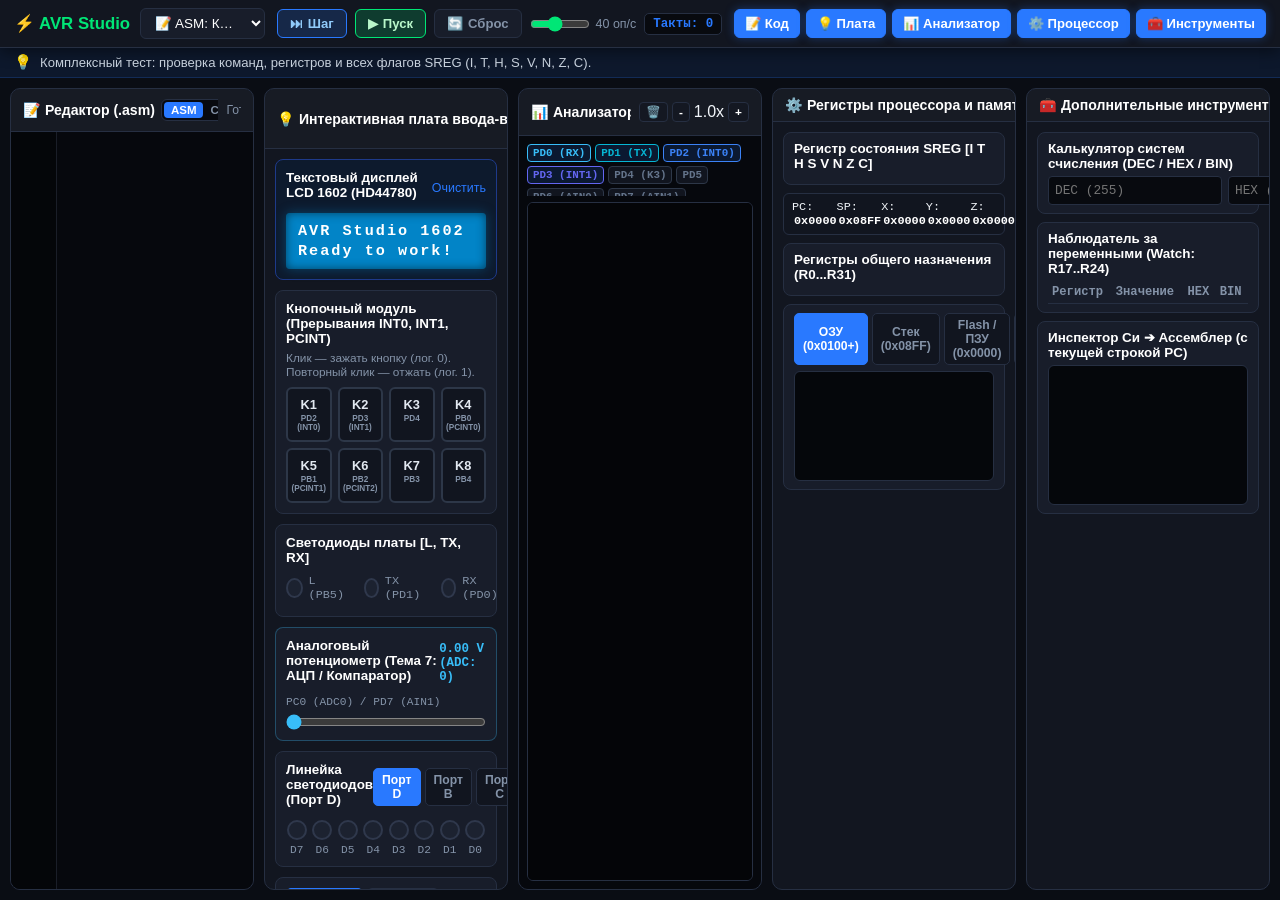
==== index.html @ afa712a2 "Update index.html" ====
<!DOCTYPE html>
<html lang="ru">
<head>
    <meta charset="UTF-8">
    <meta name="viewport" content="width=device-width, initial-scale=1.0, maximum-scale=2.0, user-scalable=yes">
    <title>AVR ATmega328P Studio & Logic Analyzer</title>
    <link rel="icon" type="image/svg+xml" href="data:image/svg+xml,%3Csvg xmlns='http://www.w3.org/2000/svg' viewBox='0 0 64 64'%3E%3Crect x='14' y='14' width='36' height='36' rx='4' fill='%231e293b' stroke='%2300e676' stroke-width='2'/%3E%3Ccircle cx='20' cy='20' r='2' fill='%2300e676'/%3E%3Ctext x='32' y='36' font-size='10' font-family='monospace' font-weight='bold' fill='%23f1f5f9' text-anchor='middle'%3EAVR%3C/text%3E%3Cpath d='M6 22h8M6 32h8M6 42h8M50 22h8M50 32h8M50 42h8M22 6v8M32 6v8M42 6v8M22 50v8M32 50v8M42 50v8' stroke='%2394a3b8' stroke-width='2' stroke-linecap='round'/%3E%3C/svg%3E">
    <link rel="stylesheet" href="style.css">
</head>
<body>
    <div class="app-container">
        
        <!-- ШАПКА TOOLBAR -->
        <header class="toolbar" id="mainToolbar">
            <div class="toolbar-left">
                <div class="logo">⚡ <span>AVR Studio</span></div>
                <div class="select-wrapper">
                    <select id="exampleSelector" onchange="loadSelectedExample()">
                        <option value="c_interrupt_int0">⚡ C: Внешнее прерывание INT0 (Кнопка K1)</option>
                        <option value="c_blink_counter">⚡ C: Мигающий светодиод L (Счетчик 800 000)</option>
                        <option value="c_zadanie5">⚡ C: Кнопки-переключатели светодиодов (PD2..PD4)</option>
                        <option value="c_example3">⚡ C: Кнопка включает светодиод L</option>
                        <option value="test_all" selected>📝 ASM: Комплексный тест: команды и флаги SREG</option>
                        <option value="led_running">📝 ASM: Бегущий огонёк (Порт D)</option>
                        <option value="uart_tx">📝 ASM: Отправка текста в терминал (UART)</option>
                        <option value="sort_ram">📝 ASM: Сортировка массива в ОЗУ (0x0100)</option>
                    </select>
                </div>
            </div>

            <div class="toolbar-center">
                <button type="button" id="btnStep" class="btn btn-step" onclick="cpuStep()" title="Один шаг (F11)">
                    <span>⏭</span> <span class="btn-text">Шаг</span>
                </button>
                <button type="button" id="btnRun" class="btn btn-run" onclick="toggleRun()" title="Пуск / Пауза">
                    <span id="runIcon">▶</span> <span id="runText" class="btn-text">Пуск</span>
                </button>
                <button type="button" id="btnReset" class="btn btn-reset" onclick="cpuReset()" title="Сброс процессора">
                    <span>🔄</span> <span class="btn-text">Сброс</span>
                </button>
                
                <div class="speed-box" title="Скорость симуляции">
                    <input type="range" id="speedRange" min="1" max="100" value="40" oninput="updateSpeed(this.value)">
                    <span id="speedVal">40 оп/с</span>
                </div>
                <span class="cycle-badge" id="cycleCounter">Такты: 0</span>
            </div>

            <nav class="nav-screens" id="panelNav">
                <button type="button" class="nav-screen-btn active" id="tabBtn_editor" onclick="togglePanel('editor')">📝 Код</button>
                <button type="button" class="nav-screen-btn active" id="tabBtn_board" onclick="togglePanel('board')">💡 Плата</button>
                <button type="button" class="nav-screen-btn active" id="tabBtn_analyzer" onclick="togglePanel('analyzer')">📊 Анализатор</button>
                <button type="button" class="nav-screen-btn active" id="tabBtn_cpu" onclick="togglePanel('cpu')">⚙️ Процессор</button>
                <button type="button" class="nav-screen-btn" id="tabBtn_tools" onclick="togglePanel('tools')">🧰 Инструменты</button>
            </nav>
        </header>

        <div class="hint-banner" id="hintBanner">
            <span class="hint-icon">💡</span>
            <div class="hint-text" id="hintText">Инструкция к выбранному коду...</div>
        </div>

        <!-- ОСНОВНАЯ ЗОНА: 5 ПАНЕЛЕЙ -->
        <main class="slider-viewport" id="sliderViewport">
            <div class="slider-track" id="panelsTrack">
                
                <!-- ПАНЕЛЬ 1: РЕДАКТОР КОДА -->
                <section class="slide-panel editor-slide" id="panel_editor">
                    <div class="slide-header">
                        <div class="slide-header-left">
                            <h2 id="editorTitle">📝 Редактор (.asm)</h2>
                            <div class="lang-switch-btns">
                                <button type="button" class="lang-btn active" id="btnLangAsm" onclick="setEditorLang('asm')">ASM</button>
                                <button type="button" class="lang-btn" id="btnLangC" onclick="setEditorLang('c')">C</button>
                            </div>
                            <div class="font-size-btns">
                                <button type="button" class="btn-icon" onclick="changeFontSize(-1)">A-</button>
                                <span id="fontSizeVal">14px</span>
                                <button type="button" class="btn-icon" onclick="changeFontSize(1)">A+</button>
                            </div>
                            <button type="button" class="btn-icon" onclick="saveCodeToFile()" title="Сохранить файл на диск">💾</button>
                            <button type="button" class="btn-icon" onclick="document.getElementById('fileOpenerInput').click()" title="Открыть файл с диска">📂</button>
                            <input type="file" id="fileOpenerInput" style="display:none;" onchange="loadCodeFromFile(event)" accept=".c,.asm,.txt">
                            <button type="button" class="btn-mobile-tab" id="mobileTabBtn" onclick="applyGhostCompletion()" title="Применить автодополнение">⇥ Tab</button>
                            <button type="button" class="btn-clear-code" onclick="clearEditor()" title="Очистить код">🗑️</button>
                        </div>
                        <div class="editor-status" id="editorStatusBar">
                            <span id="compilerStatus">Готов</span>
                        </div>
                    </div>
                    <div class="editor-wrapper">
                        <div class="line-gutter" id="lineGutter"></div>
                        <div class="editor-container">
                            <pre id="highlighting" aria-hidden="true"><code id="highlightingContent"></code></pre>
                            <div id="ghostOverlay" aria-hidden="true"></div>
                            <textarea id="asmCode" wrap="off" autocapitalize="off" autocomplete="off" autocorrect="off" spellcheck="false" placeholder="Пишите код AVR ASM или C..."></textarea>
                        </div>
                    </div>
                </section>

                <!-- ПАНЕЛЬ 2: ИНТЕРАКТИВНАЯ ПЛАТА -->
                <section class="slide-panel board-slide" id="panel_board">
                    <div class="slide-header">
                        <h2>💡 Интерактивная плата ввода-вывода</h2>
                        <button type="button" class="btn-mini btn-io-settings" onclick="openIoModal()">⚙️ Настройка I/O</button>
                    </div>
                    <div class="board-scroll-area">
                        <!-- Текстовый дисплей LCD 1602 -->
                        <div class="board-card lcd-card">
                            <div class="port-header-row">
                                <div class="card-title">Текстовый дисплей LCD 1602 (HD44780)</div>
                                <button type="button" class="btn-link" onclick="clearLcd()">Очистить</button>
                            </div>
                            <div class="lcd-screen">
                                <div class="lcd-line" id="lcdLine1">AVR Studio 1602 </div>
                                <div class="lcd-line" id="lcdLine2">Ready to work!  </div>
                            </div>
                        </div>

                        <!-- Базовые кнопки K1..K8 -->
                        <div class="board-card" id="defaultButtonsCard">
                            <div class="card-title">Кнопочный модуль (Прерывания INT0, INT1, PCINT)</div>
                            <p class="board-note">Клик — зажать кнопку (лог. 0). Повторный клик — отжать (лог. 1).</p>
                            <div class="btn-matrix" id="defaultBtnMatrix">
                                <button type="button" class="v-btn" id="vbtn_K1" onclick="toggleVButton('K1')">K1 <span>PD2 (INT0)</span></button>
                                <button type="button" class="v-btn" id="vbtn_K2" onclick="toggleVButton('K2')">K2 <span>PD3 (INT1)</span></button>
                                <button type="button" class="v-btn" id="vbtn_K3" onclick="toggleVButton('K3')">K3 <span>PD4</span></button>
                                <button type="button" class="v-btn" id="vbtn_K4" onclick="toggleVButton('K4')">K4 <span>PB0 (PCINT0)</span></button>
                                <button type="button" class="v-btn" id="vbtn_K5" onclick="toggleVButton('K5')">K5 <span>PB1 (PCINT1)</span></button>
                                <button type="button" class="v-btn" id="vbtn_K6" onclick="toggleVButton('K6')">K6 <span>PB2 (PCINT2)</span></button>
                                <button type="button" class="v-btn" id="vbtn_K7" onclick="toggleVButton('K7')">K7 <span>PB3</span></button>
                                <button type="button" class="v-btn" id="vbtn_K8" onclick="toggleVButton('K8')">K8 <span>PB4</span></button>
                            </div>
                        </div>

                        <!-- Пользовательский блок компонентов -->
                        <div class="board-card custom-io-card" id="customIoCard" style="display: none;">
                            <div class="card-title" style="color: var(--accent-gold);">Пользовательский модуль I/O</div>
                            <div class="custom-components-grid" id="customComponentsGrid"></div>
                        </div>

                        <!-- Светодиоды L, TX, RX -->
                        <div class="board-card">
                            <div class="card-title">Светодиоды платы [L, TX, RX]</div>
                            <div class="board-leds-row">
                                <div class="single-led">
                                    <div class="led-light" id="ledPB5"></div>
                                    <span class="led-label">L (PB5)</span>
                                </div>
                                <div class="single-led">
                                    <div class="led-light" id="ledTX"></div>
                                    <span class="led-label">TX (PD1)</span>
                                </div>
                                <div class="single-led">
                                    <div class="led-light" id="ledRX"></div>
                                    <span class="led-label">RX (PD0)</span>
                                </div>
                            </div>
                        </div>

                        <!-- Аналоговый потенциометр (Тема 7) -->
                        <div class="board-card analog-card">
                            <div class="port-header-row">
                                <div class="card-title">Аналоговый потенциометр (Тема 7: АЦП / Компаратор)</div>
                                <span class="analog-val-badge" id="potVoltageBadge">0.00 V (ADC: 0)</span>
                            </div>
                            <div class="analog-slider-box">
                                <span class="analog-pin-tag">PC0 (ADC0) / PD7 (AIN1)</span>
                                <input type="range" id="potentiometerRange" min="0" max="1023" value="0" step="1" oninput="updatePotentiometer(this.value)">
                            </div>
                        </div>

                        <!-- Линейка светодиодов портов -->
                        <div class="board-card">
                            <div class="port-header-row">
                                <div class="card-title" id="ledPortTitle">Линейка светодиодов (Порт D)</div>
                                <div class="port-selector-btns">
                                    <button type="button" class="port-btn active" id="btnPortD" onclick="selectLedPort('D')">Порт D</button>
                                    <button type="button" class="port-btn" id="btnPortB" onclick="selectLedPort('B')">Порт B</button>
                                    <button type="button" class="port-btn" id="btnPortC" onclick="selectLedPort('C')">Порт C</button>
                                </div>
                            </div>
                            <div class="led-bar" id="portLedsBar">
                                <div class="led-col"><div class="led-light" id="ledPin7"></div><span class="led-bit-name" id="lblPin7">D7</span></div>
                                <div class="led-col"><div class="led-light" id="ledPin6"></div><span class="led-bit-name" id="lblPin6">D6</span></div>
                                <div class="led-col"><div class="led-light" id="ledPin5"></div><span class="led-bit-name" id="lblPin5">D5</span></div>
                                <div class="led-col"><div class="led-light" id="ledPin4"></div><span class="led-bit-name" id="lblPin4">D4</span></div>
                                <div class="led-col"><div class="led-light" id="ledPin3"></div><span class="led-bit-name" id="lblPin3">D3</span></div>
                                <div class="led-col"><div class="led-light" id="ledPin2"></div><span class="led-bit-name" id="lblPin2">D2</span></div>
                                <div class="led-col"><div class="led-light" id="ledPin1"></div><span class="led-bit-name" id="lblPin1">D1</span></div>
                                <div class="led-col"><div class="led-light" id="ledPin0"></div><span class="led-bit-name" id="lblPin0">D0</span></div>
                            </div>
                        </div>

                        <!-- Терминал UART + Сигналы Порта C -->
                        <div class="board-card uart-card">
                            <div class="uart-header">
                                <div class="port-selector-btns">
                                    <button type="button" class="port-btn active" id="btnTabUart" onclick="switchBoardBottomTab('uart')">Терминал UART (UDR0)</button>
                                    <button type="button" class="port-btn" id="btnTabExtraPins" onclick="switchBoardBottomTab('extra')">Сигналы Порта C (A0..A5)</button>
                                </div>
                                <div style="display:flex; gap:6px;">
                                    <button type="button" class="btn-mini btn-serial-connect" id="btnWebSerial" onclick="connectRealWebSerial()">🌐 COM</button>
                                    <button type="button" class="btn-link" onclick="clearUart()">Очистить</button>
                                </div>
                            </div>
                            <div id="viewUartConsole">
                                <pre class="uart-console" id="uartTerminal">UART готов к работе...</pre>
                                <div class="serial-send-row">
                                    <input type="text" id="serialInput" placeholder="Отправить символ в UDR0..." onkeydown="if(event.key==='Enter') sendUartInput()">
                                    <button type="button" class="btn btn-step" onclick="sendUartInput()">Отправить</button>
                                </div>
                            </div>
                            <div id="viewExtraPins" style="display: none;">
                                <div class="extra-pins-grid" id="extraPinsGrid"></div>
                            </div>
                        </div>
                    </div>
                </section>

                <!-- ПАНЕЛЬ 3: ЛОГИЧЕСКИЙ АНАЛИЗАТОР -->
                <section class="slide-panel analyzer-slide" id="panel_analyzer">
                    <div class="slide-header">
                        <div class="slide-header-left">
                            <h2>📊 Анализатор сигналов</h2>
                            <div class="quick-ch-btns">
                                <button type="button" class="btn-mini" onclick="selectChannelPreset('d')">Все D</button>
                                <button type="button" class="btn-mini" onclick="selectChannelPreset('b')">Все B</button>
                                <button type="button" class="btn-mini" onclick="selectChannelPreset('c')">Все C</button>
                                <button type="button" class="btn-mini" onclick="selectChannelPreset('all')">Все 20</button>
                            </div>
                        </div>
                        <div class="analyzer-controls">
                            <button type="button" class="btn-icon" onclick="clearAnalyzer()">🗑️</button>
                            <button type="button" class="btn-icon" onclick="zoomAnalyzer(-1)">-</button>
                            <span id="analyzerZoomVal">1.0x</span>
                            <button type="button" class="btn-icon" onclick="zoomAnalyzer(1)">+</button>
                        </div>
                    </div>
                    <div class="analyzer-body">
                        <div class="analyzer-channel-selector" id="analyzerChannelSelector"></div>
                        <div class="canvas-scroll-wrapper" id="canvasWrapper">
                            <canvas id="logicCanvas"></canvas>
                        </div>
                    </div>
                </section>

                <!-- ПАНЕЛЬ 4: РЕГИСТРЫ CPU И ПАМЯТЬ -->
                <section class="slide-panel cpu-slide" id="panel_cpu">
                    <div class="slide-header">
                        <h2>⚙️ Регистры процессора и память</h2>
                    </div>
                    <div class="cpu-scroll-area">
                        <div class="cpu-subcard">
                            <div class="card-title">Регистр состояния SREG [I T H S V N Z C]</div>
                            <div class="flags-grid" id="flagsGrid"></div>
                        </div>

                        <div class="pointers-bar">
                            <div class="ptr">PC: <b id="valPC">0x0000</b></div>
                            <div class="ptr">SP: <b id="valSP">0x08FF</b></div>
                            <div class="ptr">X: <b id="valX">0x0000</b></div>
                            <div class="ptr">Y: <b id="valY">0x0000</b></div>
                            <div class="ptr">Z: <b id="valZ">0x0000</b></div>
                        </div>

                        <div class="cpu-subcard">
                            <div class="card-title">Регистры общего назначения (R0...R31)</div>
                            <div class="registers-grid" id="registersGrid"></div>
                        </div>

                        <div class="cpu-subcard mem-card-expanded">
                            <div class="mem-toolbar-header">
                                <div class="port-selector-btns">
                                    <button type="button" class="port-btn active" id="btnMemRAM" onclick="setMemView('ram')">ОЗУ (0x0100+)</button>
                                    <button type="button" class="port-btn" id="btnMemStack" onclick="setMemView('stack')">Стек (0x08FF)</button>
                                    <button type="button" class="port-btn" id="btnMemFlash" onclick="setMemView('flash')">Flash / ПЗУ (0x0000)</button>
                                    <button type="button" class="port-btn" id="btnMemEEPROM" onclick="setMemView('eeprom')">EEPROM (1024B)</button>
                                </div>
                                <div class="port-selector-btns">
                                    <button type="button" class="port-btn active" id="btnFmtHex" onclick="setMemFormat('hex')">HEX</button>
                                    <button type="button" class="port-btn" id="btnFmtDec" onclick="setMemFormat('dec')">DEC</button>
                                </div>
                            </div>
                            <pre class="dump-view-wide" id="memDumpView"></pre>
                        </div>
                    </div>
                </section>

                <!-- ПАНЕЛЬ 5: ИНСТРУМЕНТЫ -->
                <section class="slide-panel tools-slide panel-hidden" id="panel_tools">
                    <div class="slide-header">
                        <h2>🧰 Дополнительные инструменты</h2>
                    </div>
                    <div class="cpu-scroll-area">
                        <div class="cpu-subcard">
                            <div class="card-title">Калькулятор систем счисления (DEC / HEX / BIN)</div>
                            <div class="converter-grid">
                                <input type="text" id="convDec" placeholder="DEC (255)" oninput="onConverterInput('dec')">
                                <input type="text" id="convHex" placeholder="HEX (0xFF)" oninput="onConverterInput('hex')">
                                <input type="text" id="convBin" placeholder="BIN (0b11111111)" oninput="onConverterInput('bin')">
                            </div>
                        </div>

                        <div class="cpu-subcard">
                            <div class="card-title">Наблюдатель за переменными (Watch: R17..R24)</div>
                            <table class="watch-table">
                                <thead><tr><th>Регистр</th><th>Значение</th><th>HEX</th><th>BIN</th></tr></thead>
                                <tbody id="watchTableBody"></tbody>
                            </table>
                        </div>

                        <div class="cpu-subcard">
                            <div class="card-title">Инспектор Си ➔ Ассемблер (с текущей строкой PC)</div>
                            <pre class="dump-view-wide" id="asmInspectorCode" style="height:140px;"></pre>
                        </div>
                    </div>
                </section>

            </div>
        </main>
    </div>

    <!-- МОДАЛЬНОЕ ОКНО КОНФИГУРАТОРА I/O -->
    <div class="modal-backdrop" id="ioModal" style="display: none;">
        <div class="modal-card">
            <div class="modal-header">
                <h3>⚙️ Конфигуратор компонентов платы</h3>
                <button type="button" class="modal-close-btn" onclick="closeIoModal()">✕</button>
            </div>
            <div class="modal-body">
                <div class="modal-actions-row">
                    <button type="button" class="btn btn-step" onclick="resetIoToDefault()">Сброс к K1..K8</button>
                    <button type="button" class="btn btn-reset" onclick="clearAllCustomIo()">Очистить все доп. элементы</button>
                </div>
                <div class="add-io-form">
                    <div class="form-title">➕ Добавить новый компонент</div>
                    <div class="form-row">
                        <label>Тип элемента:</label>
                        <select id="modalIoType">
                            <option value="btn_latch">Кнопка (с фиксацией)</option>
                            <option value="btn_mom">Кнопка (тактовая, без фиксации)</option>
                            <option value="led">Светодиод</option>
                        </select>
                    </div>
                    <div class="form-row">
                        <label>Пин контроллера:</label>
                        <select id="modalIoPin" onchange="updateModalPinHint()">
                            <option value="PD0">PD0 (RX / PCINT16)</option>
                            <option value="PD1">PD1 (TX / PCINT17)</option>
                            <option value="PD2" selected>PD2 (INT0 / PCINT18)</option>
                            <option value="PD3">PD3 (INT1 / PCINT19)</option>
                            <option value="PD4">PD4 (XCK / PCINT20)</option>
                            <option value="PD5">PD5 (T1 / PCINT21)</option>
                            <option value="PD6">PD6 (AIN0 / PCINT22)</option>
                            <option value="PD7">PD7 (AIN1 / PCINT23)</option>
                            <option value="PB0">PB0 (PCINT0)</option>
                            <option value="PB1">PB1 (PCINT1)</option>
                            <option value="PB2">PB2 (PCINT2)</option>
                            <option value="PB3">PB3 (PCINT3)</option>
                            <option value="PB4">PB4 (PCINT4)</option>
                            <option value="PB5">PB5 (LED L / PCINT5)</option>
                            <option value="PC0">PC0 (A0 / ADC0 / PCINT8)</option>
                            <option value="PC1">PC1 (A1 / ADC1 / PCINT9)</option>
                            <option value="PC2">PC2 (A2 / ADC2 / PCINT10)</option>
                            <option value="PC3">PC3 (A3 / ADC3 / PCINT11)</option>
                            <option value="PC4">PC4 (A4 / ADC4 / SDA / PCINT12)</option>
                            <option value="PC5">PC5 (A5 / ADC5 / SCL / PCINT13)</option>
                        </select>
                    </div>
                    <div class="form-row">
                        <label>Название метки:</label>
                        <input type="text" id="modalIoName" placeholder="Например: Кнопка СТОП или LED 2" maxlength="15">
                    </div>
                    <div class="pin-hint-box" id="modalPinHintText">
                        Назначение: Внешнее прерывание INT0, Pin Change PCINT18
                    </div>
                    <button type="button" class="btn btn-run" style="width: 100%; justify-content: center; margin-top: 8px;" onclick="addCustomIoComponent()">
                        Добавить на плату ➔
                    </button>
                </div>
            </div>
        </div>
    </div>

    <script src="script.js"></script>
</body>
</html>
---- style.css ----
/* =========================================================
   1. ПЕРЕМЕННЫЕ И ОБЩИЕ СТИЛИ (ТЕМНАЯ ТЕМА)
   ========================================================= */

:root {
    --bg-dark: #0a0d14;
    --panel-bg: #121620;
    --card-bg: #181d2a;
    --border-color: #262f42;
    --text-main: #f1f5f9;
    --text-muted: #8493a8;
    
    --accent: #00e676;
    --accent-blue: #2979ff;
    --accent-gold: #ffb300;
    --accent-red: #ff3d00;
    
    --syn-op: #38bdf8;
    --syn-com: #4ade80;
    --syn-lbl: #fb923c;
    --syn-dir: #c084fc;
    --syn-num: #fcd34d;
    --syn-kw:  #f43f5e;
    --syn-type: #a855f7;
    
    --font-mono: 'JetBrains Mono', 'Consolas', 'Courier New', monospace;
    --font-ui: -apple-system, BlinkMacSystemFont, 'Segoe UI', Roboto, sans-serif;
    
    --code-font-size: 14px;
    --line-height: 22px;
}

* { 
    margin: 0; 
    padding: 0; 
    box-sizing: border-box; 
    -webkit-tap-highlight-color: transparent;
}

html, body {
    width: 100%;
    height: 100%;
    height: 100dvh;
    background: var(--bg-dark);
    color: var(--text-main);
    font-family: var(--font-ui);
    overflow: hidden;
}

.app-container {
    display: flex;
    flex-direction: column;
    height: 100vh;
    height: 100dvh;
    width: 100vw;
    overflow: hidden;
}

/* =========================================================
   2. ШАПКА TOOLBAR (СТРОГО ОДНА СТРОКА НА ПК, КАК НА ФОТО 2)
   ========================================================= */

.toolbar {
    position: sticky;
    top: 0;
    z-index: 9999;
    flex-shrink: 0;
    background: var(--panel-bg);
    border-bottom: 1px solid var(--border-color);
    padding: 8px 14px;
    display: flex;
    flex-direction: row;
    align-items: center;
    justify-content: space-between;
    gap: 12px;
    box-shadow: 0 4px 14px rgba(0, 0, 0, 0.45);
}

.toolbar-left {
    display: flex;
    align-items: center;
    gap: 10px;
    flex: 0 1 auto;
    min-width: 0;
}

.logo {
    font-size: 1.05em;
    font-weight: 800;
    color: #fff;
    white-space: nowrap;
    user-select: none;
}
.logo span { color: var(--accent); }

.select-wrapper {
    max-width: 340px;
}
.select-wrapper select {
    width: 100%;
    background: var(--card-bg); 
    color: #fff; 
    border: 1px solid var(--border-color);
    padding: 6px 10px; 
    border-radius: 6px; 
    font-size: 0.84em; 
    outline: none; 
    cursor: pointer;
    text-overflow: ellipsis;
    white-space: nowrap;
}

.toolbar-center {
    display: flex;
    align-items: center;
    gap: 8px;
    flex-shrink: 0;
}

.btn {
    background: var(--card-bg); 
    color: #fff; 
    border: 1px solid var(--border-color);
    padding: 6px 12px; 
    border-radius: 6px; 
    cursor: pointer; 
    font-weight: 700; 
    font-size: 0.82em;
    display: inline-flex; 
    align-items: center; 
    gap: 5px; 
    user-select: none;
    transition: all 0.15s ease;
}
.btn:hover { border-color: var(--text-muted); }
.btn:active { transform: scale(0.97); }

.btn-step { background: rgba(41, 121, 255, 0.18); border-color: var(--accent-blue); color: #90caf9; }
.btn-run { background: rgba(0, 230, 118, 0.18); border-color: var(--accent); color: #b9f6ca; }
.btn-run.running { background: rgba(255, 61, 0, 0.22); border-color: var(--accent-red); color: #ffab91; }
.btn-reset { color: var(--text-muted); }

.speed-box {
    display: flex;
    align-items: center;
    gap: 6px;
    font-size: 0.78em;
    color: var(--text-muted);
    user-select: none;
}
.speed-box input[type="range"] {
    width: 60px;
    accent-color: var(--accent);
    cursor: pointer;
}

.nav-screens {
    display: flex;
    gap: 6px;
    flex-shrink: 0;
}
.nav-screen-btn {
    background: #090c12; 
    border: 1px solid var(--border-color); 
    color: var(--text-muted);
    padding: 6px 10px; 
    border-radius: 6px; 
    font-size: 0.82em; 
    font-weight: 700; 
    cursor: pointer;
    text-align: center;
    user-select: none;
    transition: all 0.15s ease;
}
.nav-screen-btn:hover { color: #fff; border-color: #4b5563; }
.nav-screen-btn.active {
    background: var(--accent-blue); 
    color: #fff; 
    border-color: var(--accent-blue);
    box-shadow: 0 0 10px rgba(41, 121, 255, 0.35);
}

.hint-banner {
    background: rgba(41, 121, 255, 0.10);
    border-bottom: 1px solid rgba(41, 121, 255, 0.20);
    padding: 6px 14px;
    display: flex;
    align-items: center;
    gap: 8px;
    font-size: 0.82em;
    color: #cbd5e1;
    flex-shrink: 0;
}
.hint-icon { font-size: 1.1em; }
.hint-text b { color: var(--accent-gold); }

/* =========================================================
   3. МУЛЬТИКОЛОНОЧНЫЙ ТРЕК (БОК О БОК)
   ========================================================= */

.slider-viewport {
    flex: 1 1 auto;
    height: 100%;
    min-height: 0;
    overflow: hidden;
    position: relative;
}

.slider-track {
    display: flex;
    flex-direction: row;
    width: 100%;
    height: 100%;
    gap: 10px;
    padding: 10px;
    box-sizing: border-box;
}

.slide-panel {
    flex: 1 1 0;
    min-width: 0;
    background: var(--panel-bg);
    border: 1px solid var(--border-color);
    border-radius: 10px;
    display: flex;
    flex-direction: column;
    height: 100%;
    overflow: hidden;
    transition: opacity 0.15s ease;
}

.slide-panel.panel-hidden {
    display: none !important;
}

.slide-header {
    background: rgba(255, 255, 255, 0.02); 
    border-bottom: 1px solid var(--border-color);
    padding: 8px 12px; 
    display: flex; 
    justify-content: space-between; 
    align-items: center; 
    flex-shrink: 0;
    gap: 8px;
}
.slide-header-left {
    display: flex;
    align-items: center;
    gap: 6px;
    min-width: 0;
}
.slide-header h2 {
    font-size: 0.88em;
    font-weight: 700;
    color: #fff;
    white-space: nowrap;
}

/* =========================================================
   4. ПАНЕЛЬ 1: РЕДАКТОР, ДЕБАГГЕР И GHOST TEXT
   ========================================================= */

.lang-switch-btns {
    display: inline-flex;
    background: #080a0f;
    border: 1px solid var(--border-color);
    border-radius: 6px;
    padding: 2px;
}
.lang-btn {
    background: transparent;
    border: none;
    color: var(--text-muted);
    font-size: 0.72em;
    font-weight: 800;
    padding: 2px 7px;
    border-radius: 4px;
    cursor: pointer;
}
.lang-btn.active {
    background: var(--accent-blue);
    color: #fff;
}

.font-size-btns {
    display: inline-flex;
    align-items: center;
    gap: 3px;
    background: #080a0f;
    border: 1px solid var(--border-color);
    border-radius: 6px;
    padding: 2px 4px;
}
.font-size-btns span {
    font-size: 0.72em;
    color: var(--text-muted);
    min-width: 22px;
    text-align: center;
}

.btn-icon {
    background: #141822;
    border: 1px solid var(--border-color);
    color: #fff;
    padding: 2px 6px;
    border-radius: 4px;
    font-size: 0.74em;
    font-weight: 700;
    cursor: pointer;
}
.btn-icon:hover { border-color: var(--accent-blue); }

.btn-mobile-tab {
    display: none;
    background: rgba(56, 189, 248, 0.15);
    border: 1px solid #38bdf8;
    color: #38bdf8;
    padding: 2px 8px;
    border-radius: 4px;
    font-size: 0.72em;
    font-weight: 800;
    cursor: pointer;
}

.btn-clear-code {
    background: transparent;
    border: 1px solid var(--border-color);
    color: var(--text-muted);
    font-size: 0.75em;
    padding: 2px 6px;
    border-radius: 4px;
    cursor: pointer;
}
.btn-clear-code:hover { border-color: #fff; color: #fff; }

.editor-status {
    font-size: 0.76em;
    color: var(--text-muted);
    display: flex;
    gap: 8px;
    white-space: nowrap;
    overflow: hidden;
    text-overflow: ellipsis;
}
.editor-status.has-error-text {
    color: #ff3d00 !important;
    font-weight: bold;
}

.editor-wrapper {
    flex: 1 1 auto;
    display: flex;
    height: 100%;
    min-height: 200px;
    background: #06080d;
    position: relative;
    overflow: hidden;
}

.line-gutter {
    width: 46px;
    height: 100%;
    padding: 8px 0;
    background: #040609;
    border-right: 1px solid #1a1e28;
    user-select: none;
    overflow: hidden;
    flex-shrink: 0;
    font-family: var(--font-mono);
    font-size: var(--code-font-size) !important;
    line-height: var(--line-height) !important;
}
.gutter-row {
    height: var(--line-height) !important;
    display: flex;
    align-items: center;
    justify-content: space-between;
    padding: 0 4px 0 6px;
    cursor: pointer;
}
.gutter-row:hover { background: rgba(255, 255, 255, 0.05); }

.bp-marker {
    width: 8px;
    height: 8px;
    border-radius: 50%;
    background: transparent;
}
.gutter-row.has-bp .bp-marker {
    background: #ff3d00;
    box-shadow: 0 0 8px #ff3d00;
}
.gutter-row.has-error .bp-marker {
    background: #ff3d00;
    border: 1px solid #fff;
    box-shadow: 0 0 6px #ff3d00;
}

.pc-arrow {
    font-size: 9px;
    color: transparent;
    font-weight: 800;
    width: 10px;
    text-align: center;
}
.gutter-row.is-pc .pc-arrow {
    color: #ffd600;
    text-shadow: 0 0 6px #ffd600;
}
.gutter-row.is-pc {
    background: rgba(255, 214, 0, 0.15) !important;
}

.gutter-num {
    color: #475569;
    font-size: 0.88em;
    min-width: 16px;
    text-align: right;
}
.gutter-row.is-pc .gutter-num {
    color: #ffd600;
    font-weight: 700;
}

.editor-container {
    flex: 1 1 auto;
    height: 100%;
    position: relative;
    overflow: hidden;
}

pre#highlighting, textarea#asmCode, #ghostOverlay, pre#highlighting code, pre#highlighting span {
    font-family: var(--font-mono) !important;
    font-size: var(--code-font-size) !important;
    line-height: var(--line-height) !important;
    font-weight: 400 !important;
    tab-size: 4 !important;
    -webkit-text-size-adjust: none !important;
}

pre#highlighting, textarea#asmCode, #ghostOverlay {
    box-sizing: border-box;
    position: absolute;
    top: 0;
    left: 0;
    width: 100%;
    height: 100%;
    margin: 0;
    padding: 8px 10px;
    border: none;
    outline: none;
    white-space: pre !important;
}

textarea#asmCode {
    background: transparent !important;
    color: transparent !important;
    caret-color: #38bdf8 !important;
    resize: none;
    z-index: 3;
    overflow: auto !important;
}

pre#highlighting {
    background: transparent;
    color: #e2e8f0;
    pointer-events: none;
    z-index: 1;
    overflow: hidden;
}

/* Слой серой подсказки автодополнения Ghost Text */
#ghostOverlay {
    background: transparent;
    color: transparent;
    pointer-events: none;
    z-index: 2;
    overflow: hidden;
}
.ghost-hint {
    color: rgba(148, 163, 184, 0.45) !important;
    font-style: italic;
}

.syn-op   { color: var(--syn-op); }
.syn-com  { color: var(--syn-com); font-style: italic; }
.syn-lbl  { color: var(--syn-lbl); font-weight: bold; }
.syn-dir  { color: var(--syn-dir); }
.syn-num  { color: var(--syn-num); }
.syn-kw   { color: var(--syn-kw); font-weight: bold; }
.syn-type { color: var(--syn-type); }

/* =========================================================
   5. ПАНЕЛЬ 2: ИНТЕРАКТИВНАЯ ПЛАТА И I/O
   ========================================================= */

.board-scroll-area {
    flex: 1 1 auto;
    height: 100%;
    overflow-y: auto;
    padding: 10px;
    display: flex;
    flex-direction: column;
    gap: 10px;
}
.board-card {
    background: var(--card-bg);
    border: 1px solid var(--border-color);
    border-radius: 8px;
    padding: 10px;
}
.card-title {
    font-size: 0.84em;
    font-weight: 700;
    color: #fff;
    margin-bottom: 5px;
}
.board-note {
    font-size: 0.74em;
    color: var(--text-muted);
    margin-bottom: 8px;
}

.btn-matrix {
    display: grid;
    grid-template-columns: repeat(4, 1fr);
    gap: 6px;
}
.v-btn {
    background: #11151f;
    border: 2px solid #2d3748;
    color: #e2e8f0;
    padding: 8px 3px;
    border-radius: 6px;
    font-size: 0.80em;
    font-weight: 800;
    cursor: pointer;
    display: flex;
    flex-direction: column;
    align-items: center;
    gap: 2px;
    user-select: none;
    transition: all 0.1s ease;
}
.v-btn span { font-size: 0.64em; color: var(--text-muted); }
.v-btn.latched {
    background: var(--accent-gold);
    color: #000;
    border-color: #fff;
    box-shadow: 0 0 12px rgba(255, 179, 0, 0.6);
}
.v-btn.latched span { color: #2d1800; font-weight: bold; }

/* Пользовательские компоненты с яркой рамкой */
.custom-io-card {
    border-color: rgba(255, 179, 0, 0.5) !important;
    background: #141a24 !important;
}
.custom-components-grid {
    display: grid;
    grid-template-columns: repeat(3, 1fr);
    gap: 6px;
}
.custom-item-box {
    position: relative;
    background: #0d121a;
    border: 1px solid #334155;
    border-radius: 6px;
    padding: 6px 4px;
    display: flex;
    flex-direction: column;
    align-items: center;
    gap: 4px;
}
.btn-remove-custom {
    position: absolute;
    top: 2px;
    right: 4px;
    background: transparent;
    border: none;
    color: #ef4444;
    font-size: 0.75em;
    font-weight: 800;
    cursor: pointer;
}
.custom-item-label {
    font-size: 0.72em;
    font-weight: 700;
    color: #cbd5e1;
}

/* Аналоговый потенциометр */
.analog-card {
    border-color: rgba(56, 189, 248, 0.3) !important;
}
.analog-val-badge {
    font-size: 0.78em;
    font-family: var(--font-mono);
    color: #38bdf8;
    font-weight: 700;
}
.analog-slider-box {
    display: flex;
    flex-direction: column;
    gap: 6px;
    margin-top: 4px;
}
.analog-pin-tag {
    font-size: 0.70em;
    font-family: var(--font-mono);
    color: var(--text-muted);
}
.analog-slider-box input[type="range"] {
    width: 100%;
    accent-color: #38bdf8;
    cursor: pointer;
}

/* Светодиоды */
.board-leds-row {
    display: flex;
    gap: 16px;
    align-items: center;
    padding: 4px 0;
}
.single-led {
    display: flex;
    align-items: center;
    gap: 6px;
}
.led-light {
    width: 20px;
    height: 20px;
    border-radius: 50%;
    background: #1c2230;
    border: 2px solid #2f384c;
    transition: background 0.08s ease, box-shadow 0.08s ease;
}
.led-label {
    font-size: 0.74em;
    font-family: var(--font-mono);
    color: var(--text-muted);
}
.led-light.active-led-yellow {
    background: #ffd600;
    box-shadow: 0 0 14px #ffd600, 0 0 3px #fff;
    border-color: #fff;
}
.led-light.active-led-green {
    background: #00e676 !important;
    box-shadow: 0 0 14px #00e676, 0 0 4px #fff !important;
    border-color: #fff !important;
}

/* Линейка портов */
.port-header-row {
    display: flex;
    justify-content: space-between;
    align-items: center;
    margin-bottom: 8px;
}
.port-selector-btns { display: flex; gap: 4px; }
.port-btn {
    background: #11151f;
    border: 1px solid var(--border-color);
    color: var(--text-muted);
    padding: 4px 8px;
    border-radius: 5px;
    font-size: 0.76em;
    font-weight: 700;
    cursor: pointer;
}
.port-btn.active {
    background: var(--accent-blue);
    color: #fff;
    border-color: var(--accent-blue);
}

.led-bar {
    display: grid;
    grid-template-columns: repeat(8, 1fr);
    gap: 4px;
    text-align: center;
}
.led-col {
    display: flex;
    flex-direction: column;
    align-items: center;
    gap: 4px;
}
.led-col .led-light { width: 20px; height: 20px; }
.led-bit-name {
    font-size: 0.70em;
    font-family: var(--font-mono);
    color: var(--text-muted);
}

/* Терминал UART и доп сигналы */
.uart-header {
    display: flex;
    justify-content: space-between;
    align-items: center;
    margin-bottom: 6px;
}
.btn-mini {
    background: #11151f;
    border: 1px solid var(--border-color);
    color: var(--text-muted);
    font-size: 0.68em;
    font-weight: 700;
    padding: 2px 6px;
    border-radius: 4px;
    cursor: pointer;
}
.btn-mini:hover { color: #fff; border-color: var(--accent-blue); }
.btn-serial-connect {
    color: #38bdf8;
    border-color: rgba(56, 189, 248, 0.4);
    background: rgba(56, 189, 248, 0.1);
}
.btn-serial-connect.connected {
    color: #22c55e;
    border-color: rgba(34, 197, 94, 0.4);
    background: rgba(34, 197, 94, 0.1);
}

.btn-link {
    background: transparent;
    border: none;
    color: var(--accent-blue);
    cursor: pointer;
    font-size: 0.78em;
}
.uart-console {
    background: #05070b;
    border: 1px solid #1a1e28;
    color: var(--accent);
    padding: 8px;
    border-radius: 6px;
    font-family: var(--font-mono);
    font-size: 0.80em;
    height: 75px;
    overflow-y: auto;
    white-space: pre-wrap;
    margin-bottom: 6px;
}
.serial-send-row { display: flex; gap: 6px; }
.serial-send-row input {
    flex: 1;
    background: #05070b;
    border: 1px solid var(--border-color);
    border-radius: 5px;
    color: #fff;
    padding: 5px 8px;
    font-family: var(--font-mono);
    font-size: 0.80em;
    outline: none;
}
.serial-send-row input:focus { border-color: var(--accent-blue); }

.extra-pins-grid {
    display: grid;
    grid-template-columns: repeat(6, 1fr);
    gap: 4px;
    padding: 8px 0;
}

/* =========================================================
   6. ПАНЕЛЬ 3: ЛОГИЧЕСКИЙ АНАЛИЗАТОР (ФИКСИРОВАННЫЙ БЛОК)
   ========================================================= */

.analyzer-slide { display: flex; flex-direction: column; }
.analyzer-controls { 
    display: flex; 
    align-items: center; 
    gap: 4px;
    flex-shrink: 0; /* Никогда не сжимается и не закрывается */
}
.quick-ch-btns { display: flex; gap: 3px; }

.analyzer-body {
    flex: 1 1 auto;
    display: flex;
    flex-direction: column;
    padding: 8px;
    background: #06080d;
    gap: 6px;
    overflow: hidden;
}
.analyzer-channel-selector {
    display: flex;
    flex-wrap: wrap;
    gap: 4px;
    max-height: 52px;
    overflow-y: auto;
}
.ch-badge {
    font-size: 0.68em;
    font-family: var(--font-mono);
    font-weight: 700;
    border: 1px solid #2d3748;
    background: #11151f;
    color: #64748b;
    border-radius: 4px;
    padding: 2px 5px;
    cursor: pointer;
    user-select: none;
}
.ch-badge.active {
    background: rgba(41, 121, 255, 0.15);
}

.canvas-scroll-wrapper {
    flex: 1 1 auto;
    width: 100%;
    overflow: auto;
    background: #040508;
    border: 1px solid var(--border-color);
    border-radius: 6px;
    position: relative;
}
canvas#logicCanvas { display: block; }

/* =========================================================
   7. ПАНЕЛЬ 4: РЕГИСТРЫ, ПАМЯТЬ И FLASH
   ========================================================= */

.cpu-scroll-area {
    flex: 1 1 auto;
    height: 100%;
    overflow-y: auto;
    padding: 10px;
    display: flex;
    flex-direction: column;
    gap: 8px;
}
.cpu-subcard {
    background: var(--card-bg);
    border: 1px solid var(--border-color);
    border-radius: 8px;
    padding: 8px 10px;
}

.flags-grid {
    display: grid;
    grid-template-columns: repeat(8, 1fr);
    gap: 4px;
}
.flag-cell {
    background: #11151f;
    border: 1px solid var(--border-color);
    padding: 4px 2px;
    text-align: center;
    border-radius: 4px;
    font-family: var(--font-mono);
}
.flag-cell span { display: block; font-size: 0.66em; color: var(--text-muted); }
.flag-cell b { font-size: 0.82em; color: #475569; }
.flag-cell.flag-on b { color: var(--accent); text-shadow: 0 0 6px var(--accent); }
.flag-cell.flag-on { border-color: var(--accent); }

.pointers-bar {
    display: flex;
    justify-content: space-between;
    padding: 6px 8px;
    background: #11151f;
    border-radius: 6px;
    border: 1px solid var(--border-color);
    font-size: 0.74em;
    font-family: var(--font-mono);
}
.ptr b { color: #fff; margin-left: 2px; }

.registers-grid {
    display: grid;
    grid-template-columns: repeat(4, 1fr);
    gap: 4px;
}
.reg-cell {
    background: #11151f;
    border: 1px solid var(--border-color);
    border-radius: 4px;
    padding: 3px 5px;
    font-family: var(--font-mono);
    font-size: 0.74em;
}
.reg-cell.changed {
    background: rgba(255, 179, 0, 0.18);
    border-color: var(--accent-gold);
}
.reg-name { color: var(--text-muted); font-size: 0.74em; }
.reg-val-hex { color: #fff; font-weight: 700; margin-left: 2px; }
.reg-val-dec { color: var(--text-muted); font-size: 0.76em; margin-left: 2px; }

.mem-card-expanded { display: flex; flex-direction: column; gap: 6px; }
.mem-toolbar-header { display: flex; justify-content: space-between; align-items: center; }
.dump-view-wide {
    background: #05070b;
    border: 1px solid var(--border-color);
    padding: 8px 10px;
    border-radius: 6px;
    font-family: var(--font-mono);
    font-size: 0.80em;
    height: 110px;
    overflow-y: auto;
    color: #38bdf8;
    line-height: 1.45;
    white-space: pre;
}

/* =========================================================
   8. МОДАЛЬНОЕ ОКНО КОНФИГУРАТОРА I/O
   ========================================================= */

.modal-backdrop {
    position: fixed;
    top: 0;
    left: 0;
    width: 100vw;
    height: 100vh;
    background: rgba(0, 0, 0, 0.7);
    backdrop-filter: blur(4px);
    z-index: 10000;
    display: flex;
    align-items: center;
    justify-content: center;
}
.modal-card {
    background: #151a24;
    border: 1px solid var(--border-color);
    border-radius: 10px;
    width: 90%;
    max-width: 440px;
    box-shadow: 0 10px 30px rgba(0, 0, 0, 0.6);
    overflow: hidden;
}
.modal-header {
    background: #11151f;
    padding: 10px 14px;
    display: flex;
    justify-content: space-between;
    align-items: center;
    border-bottom: 1px solid var(--border-color);
}
.modal-header h3 { font-size: 0.9em; color: #fff; }
.modal-close-btn {
    background: transparent;
    border: none;
    color: var(--text-muted);
    font-size: 1.1em;
    cursor: pointer;
}
.modal-close-btn:hover { color: #fff; }

.modal-body {
    padding: 14px;
    display: flex;
    flex-direction: column;
    gap: 12px;
}
.modal-actions-row {
    display: flex;
    gap: 8px;
    justify-content: space-between;
}
.add-io-form {
    background: #0d121a;
    border: 1px solid var(--border-color);
    border-radius: 8px;
    padding: 10px;
    display: flex;
    flex-direction: column;
    gap: 8px;
}
.form-title { font-size: 0.82em; font-weight: 700; color: #38bdf8; }
.form-row {
    display: flex;
    flex-direction: column;
    gap: 4px;
}
.form-row label { font-size: 0.74em; color: var(--text-muted); }
.form-row select, .form-row input {
    background: #151a24;
    border: 1px solid var(--border-color);
    border-radius: 5px;
    color: #fff;
    padding: 6px 8px;
    font-size: 0.80em;
    outline: none;
}
.form-row select:focus, .form-row input:focus { border-color: var(--accent-blue); }
.pin-hint-box {
    font-size: 0.70em;
    font-family: var(--font-mono);
    color: var(--accent-gold);
    background: rgba(255, 179, 0, 0.1);
    padding: 4px 6px;
    border-radius: 4px;
}

::-webkit-scrollbar { width: 5px; height: 5px; }
::-webkit-scrollbar-thumb { background: #262f42; border-radius: 3px; }
::-webkit-scrollbar-track { background: transparent; }

/* =========================================================
   9. АДАПТИВНОСТЬ: СМАРТФОНЫ (< 900px)
   ========================================================= */

@media (max-width: 900px) {
    .toolbar {
        flex-wrap: wrap;
        padding: 6px 8px;
        gap: 6px;
    }
    
    .toolbar-left {
        width: 100%;
        justify-content: space-between;
    }
    
    .select-wrapper {
        max-width: none;
        flex: 1;
    }
    
    .toolbar-center {
        width: 100%;
        justify-content: space-between;
    }

    .btn-text { display: none; }
    .btn { padding: 6px 10px; }
    .speed-box input[type="range"] { width: 48px; }

    .btn-mobile-tab { display: inline-block; }

    .nav-screens { width: 100%; }
    .nav-screen-btn {
        flex: 1;
        padding: 6px 4px;
        font-size: 0.78em;
    }

    .slider-track {
        padding: 4px;
        gap: 0;
    }

    .slide-panel {
        width: 100%;
        height: 100%;
        flex: 1 0 100%;
        border-radius: 6px;
    }

    .registers-grid {
        grid-template-columns: repeat(2, 1fr);
    }
}
/* Бейдж счетчика тактов в верхней шапке */
.cycle-badge {
    background: #080a0f;
    border: 1px solid var(--border-color);
    color: var(--accent-blue);
    padding: 3px 8px;
    border-radius: 5px;
    font-size: 0.78em;
    font-family: var(--font-mono);
    font-weight: 700;
    white-space: nowrap;
}

/* Защита от наезжания текста на корзину 🗑️ */
.editor-status {
    max-width: 140px;
    overflow: hidden;
    text-overflow: ellipsis;
    white-space: nowrap;
}

.slide-header-left {
    flex-wrap: nowrap;
    overflow: hidden;
}
/* Виртуальный дисплей LCD 1602 */
.lcd-card {
    background: #0d1a2d !important;
    border-color: #1e3a8a !important;
}
.lcd-screen {
    background: #0284c7;
    color: #ffffff;
    font-family: var(--font-mono);
    font-size: 0.95em;
    font-weight: 700;
    padding: 8px 12px;
    border-radius: 4px;
    box-shadow: inset 0 0 10px rgba(0,0,0,0.5), 0 0 12px rgba(2, 132, 199, 0.4);
    letter-spacing: 2px;
}
.lcd-line { white-space: pre; height: 20px; line-height: 20px; }

/* Калькулятор и таблица Watch */
.converter-grid {
    display: grid;
    grid-template-columns: repeat(3, 1fr);
    gap: 6px;
}
.converter-grid input {
    background: #080a0f;
    border: 1px solid var(--border-color);
    border-radius: 4px;
    color: #38bdf8;
    padding: 6px;
    font-family: var(--font-mono);
    font-size: 0.8em;
    outline: none;
}
.watch-table {
    width: 100%;
    border-collapse: collapse;
    font-size: 0.76em;
    font-family: var(--font-mono);
}
.watch-table th { color: var(--text-muted); text-align: left; padding: 4px; border-bottom: 1px solid var(--border-color); }
.watch-table td { padding: 4px; border-bottom: 1px solid rgba(255,255,255,0.04); color: #fff; }
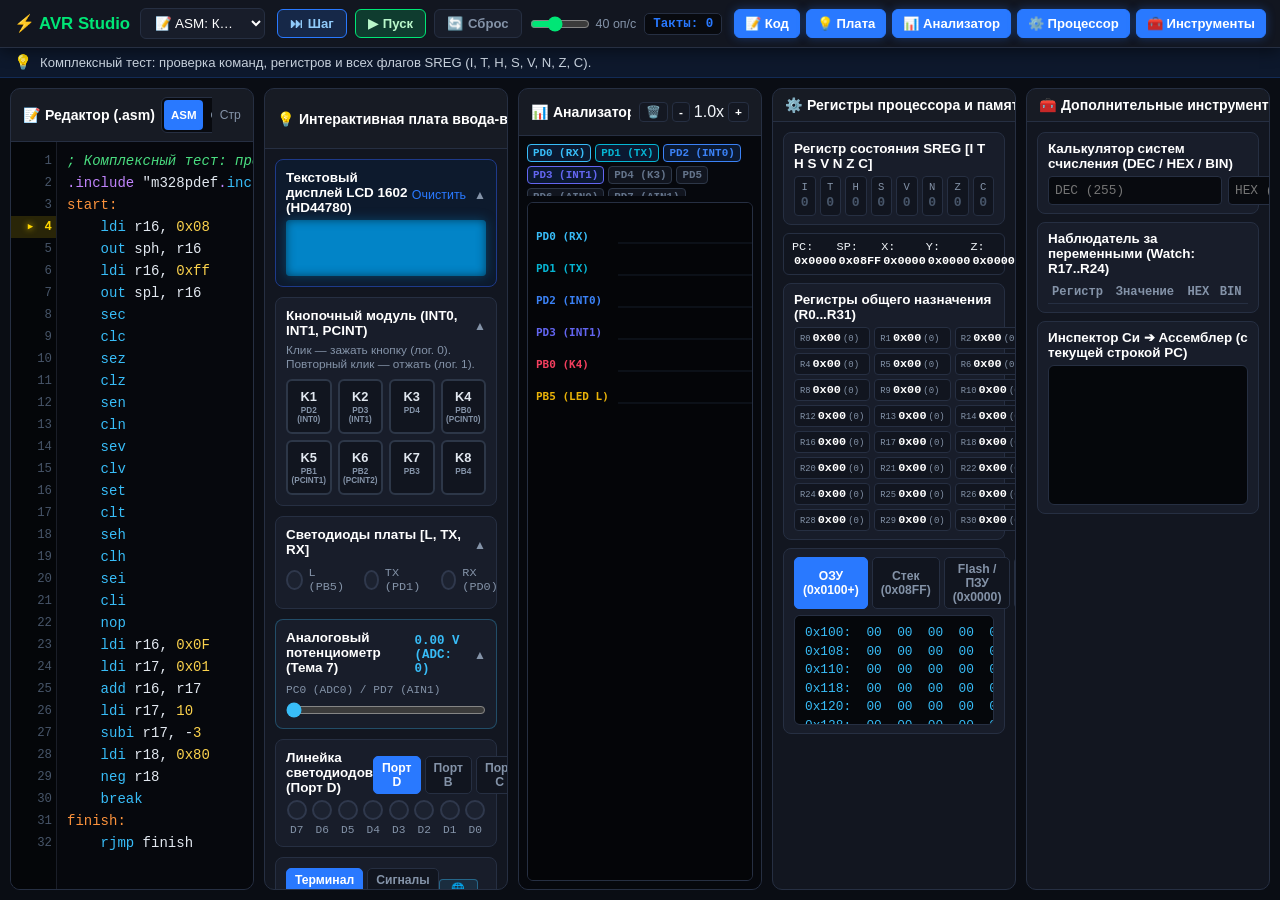
==== commit d9da6728: "Update index.html" ====
--- a/index.html
+++ b/index.html
@@ -4,22 +4,28 @@
     <meta charset="UTF-8">
     <meta name="viewport" content="width=device-width, initial-scale=1.0, maximum-scale=2.0, user-scalable=yes">
     <title>AVR ATmega328P Studio & Logic Analyzer</title>
+    <!-- Векторная иконка чипа AVR -->
     <link rel="icon" type="image/svg+xml" href="data:image/svg+xml,%3Csvg xmlns='http://www.w3.org/2000/svg' viewBox='0 0 64 64'%3E%3Crect x='14' y='14' width='36' height='36' rx='4' fill='%231e293b' stroke='%2300e676' stroke-width='2'/%3E%3Ccircle cx='20' cy='20' r='2' fill='%2300e676'/%3E%3Ctext x='32' y='36' font-size='10' font-family='monospace' font-weight='bold' fill='%23f1f5f9' text-anchor='middle'%3EAVR%3C/text%3E%3Cpath d='M6 22h8M6 32h8M6 42h8M50 22h8M50 32h8M50 42h8M22 6v8M32 6v8M42 6v8M22 50v8M32 50v8M42 50v8' stroke='%2394a3b8' stroke-width='2' stroke-linecap='round'/%3E%3C/svg%3E">
     <link rel="stylesheet" href="style.css">
 </head>
 <body>
     <div class="app-container">
         
-        <!-- ШАПКА TOOLBAR -->
+        <!-- =========================================================
+             1. ВЕРХНЯЯ ШАПКА TOOLBAR (СТРОГО ОДНА ЛИНИЯ НА ПК)
+             ========================================================= -->
         <header class="toolbar" id="mainToolbar">
+            <!-- Левая зона: Логотип и выбор программы -->
             <div class="toolbar-left">
                 <div class="logo">⚡ <span>AVR Studio</span></div>
                 <div class="select-wrapper">
                     <select id="exampleSelector" onchange="loadSelectedExample()">
+                        <!-- Программы на C -->
                         <option value="c_interrupt_int0">⚡ C: Внешнее прерывание INT0 (Кнопка K1)</option>
                         <option value="c_blink_counter">⚡ C: Мигающий светодиод L (Счетчик 800 000)</option>
                         <option value="c_zadanie5">⚡ C: Кнопки-переключатели светодиодов (PD2..PD4)</option>
                         <option value="c_example3">⚡ C: Кнопка включает светодиод L</option>
+                        <!-- Программы на ASM -->
                         <option value="test_all" selected>📝 ASM: Комплексный тест: команды и флаги SREG</option>
                         <option value="led_running">📝 ASM: Бегущий огонёк (Порт D)</option>
                         <option value="uart_tx">📝 ASM: Отправка текста в терминал (UART)</option>
@@ -28,6 +34,7 @@
                 </div>
             </div>
 
+            <!-- Центральная зона: Кнопки управления CPU и скорость -->
             <div class="toolbar-center">
                 <button type="button" id="btnStep" class="btn btn-step" onclick="cpuStep()" title="Один шаг (F11)">
                     <span>⏭</span> <span class="btn-text">Шаг</span>
@@ -35,7 +42,7 @@
                 <button type="button" id="btnRun" class="btn btn-run" onclick="toggleRun()" title="Пуск / Пауза">
                     <span id="runIcon">▶</span> <span id="runText" class="btn-text">Пуск</span>
                 </button>
-                <button type="button" id="btnReset" class="btn btn-reset" onclick="cpuReset()" title="Сброс процессора">
+                <button type="button" id="btnReset" class="btn btn-reset" onclick="cpuReset()" title="Сброс контроллера">
                     <span>🔄</span> <span class="btn-text">Сброс</span>
                 </button>
                 
@@ -43,9 +50,11 @@
                     <input type="range" id="speedRange" min="1" max="100" value="40" oninput="updateSpeed(this.value)">
                     <span id="speedVal">40 оп/с</span>
                 </div>
+                <!-- Счетчик тактов перенесен в верхнюю шапку -->
                 <span class="cycle-badge" id="cycleCounter">Такты: 0</span>
             </div>
 
+            <!-- Правая зона: Кнопки колонок бок о бок -->
             <nav class="nav-screens" id="panelNav">
                 <button type="button" class="nav-screen-btn active" id="tabBtn_editor" onclick="togglePanel('editor')">📝 Код</button>
                 <button type="button" class="nav-screen-btn active" id="tabBtn_board" onclick="togglePanel('board')">💡 Плата</button>
@@ -55,34 +64,43 @@
             </nav>
         </header>
 
+        <!-- Подсказка к выбранной программе -->
         <div class="hint-banner" id="hintBanner">
             <span class="hint-icon">💡</span>
             <div class="hint-text" id="hintText">Инструкция к выбранному коду...</div>
         </div>
 
-        <!-- ОСНОВНАЯ ЗОНА: 5 ПАНЕЛЕЙ -->
+        <!-- =========================================================
+             2. ОСНОВНАЯ ЗОНА: 5 КОЛОНОК БОК О БОК
+             ========================================================= -->
         <main class="slider-viewport" id="sliderViewport">
             <div class="slider-track" id="panelsTrack">
                 
-                <!-- ПАНЕЛЬ 1: РЕДАКТОР КОДА -->
+                <!-- ---------------------------------------------------------
+                     ПАНЕЛЬ 1: РЕДАКТОР КОДА (С 3 РЕЖИМАМИ: ASM | C | C ➔ ASM)
+                     --------------------------------------------------------- -->
                 <section class="slide-panel editor-slide" id="panel_editor">
                     <div class="slide-header">
                         <div class="slide-header-left">
                             <h2 id="editorTitle">📝 Редактор (.asm)</h2>
+                            <!-- Трехпозиционный переключатель языков -->
                             <div class="lang-switch-btns">
                                 <button type="button" class="lang-btn active" id="btnLangAsm" onclick="setEditorLang('asm')">ASM</button>
                                 <button type="button" class="lang-btn" id="btnLangC" onclick="setEditorLang('c')">C</button>
-                            </div>
+                                <button type="button" class="lang-btn" id="btnLangDisasm" onclick="setEditorLang('c_asm')" title="Показать сгенерированный ассемблер с бегающей стрелкой PC">C ➔ ASM</button>
+                            </div>
+                            <!-- Размер шрифта -->
                             <div class="font-size-btns">
                                 <button type="button" class="btn-icon" onclick="changeFontSize(-1)">A-</button>
                                 <span id="fontSizeVal">14px</span>
                                 <button type="button" class="btn-icon" onclick="changeFontSize(1)">A+</button>
                             </div>
+                            <!-- Сохранение / Загрузка файлов -->
                             <button type="button" class="btn-icon" onclick="saveCodeToFile()" title="Сохранить файл на диск">💾</button>
                             <button type="button" class="btn-icon" onclick="document.getElementById('fileOpenerInput').click()" title="Открыть файл с диска">📂</button>
                             <input type="file" id="fileOpenerInput" style="display:none;" onchange="loadCodeFromFile(event)" accept=".c,.asm,.txt">
                             <button type="button" class="btn-mobile-tab" id="mobileTabBtn" onclick="applyGhostCompletion()" title="Применить автодополнение">⇥ Tab</button>
-                            <button type="button" class="btn-clear-code" onclick="clearEditor()" title="Очистить код">🗑️</button>
+                            <button type="button" class="btn-clear-code" onclick="clearEditor()" title="Очистить редактор">🗑️</button>
                         </div>
                         <div class="editor-status" id="editorStatusBar">
                             <span id="compilerStatus">Готов</span>
@@ -98,101 +116,120 @@
                     </div>
                 </section>
 
-                <!-- ПАНЕЛЬ 2: ИНТЕРАКТИВНАЯ ПЛАТА -->
+                <!-- ---------------------------------------------------------
+                     ПАНЕЛЬ 2: ИНТЕРАКТИВНАЯ ПЛАТА (СО СВОРАЧИВАЕМЫМИ КАРТОЧКАМИ)
+                     --------------------------------------------------------- -->
                 <section class="slide-panel board-slide" id="panel_board">
                     <div class="slide-header">
                         <h2>💡 Интерактивная плата ввода-вывода</h2>
                         <button type="button" class="btn-mini btn-io-settings" onclick="openIoModal()">⚙️ Настройка I/O</button>
                     </div>
                     <div class="board-scroll-area">
-                        <!-- Текстовый дисплей LCD 1602 -->
-                        <div class="board-card lcd-card">
-                            <div class="port-header-row">
+                        
+                        <!-- 1. Текстовый дисплей LCD 1602 (Сворачиваемый) -->
+                        <div class="board-card lcd-card" id="card_lcd">
+                            <div class="card-collapsible-header" onclick="toggleCardCollapse('card_lcd')">
                                 <div class="card-title">Текстовый дисплей LCD 1602 (HD44780)</div>
-                                <button type="button" class="btn-link" onclick="clearLcd()">Очистить</button>
-                            </div>
-                            <div class="lcd-screen">
-                                <div class="lcd-line" id="lcdLine1">AVR Studio 1602 </div>
-                                <div class="lcd-line" id="lcdLine2">Ready to work!  </div>
-                            </div>
-                        </div>
-
-                        <!-- Базовые кнопки K1..K8 -->
-                        <div class="board-card" id="defaultButtonsCard">
-                            <div class="card-title">Кнопочный модуль (Прерывания INT0, INT1, PCINT)</div>
-                            <p class="board-note">Клик — зажать кнопку (лог. 0). Повторный клик — отжать (лог. 1).</p>
-                            <div class="btn-matrix" id="defaultBtnMatrix">
-                                <button type="button" class="v-btn" id="vbtn_K1" onclick="toggleVButton('K1')">K1 <span>PD2 (INT0)</span></button>
-                                <button type="button" class="v-btn" id="vbtn_K2" onclick="toggleVButton('K2')">K2 <span>PD3 (INT1)</span></button>
-                                <button type="button" class="v-btn" id="vbtn_K3" onclick="toggleVButton('K3')">K3 <span>PD4</span></button>
-                                <button type="button" class="v-btn" id="vbtn_K4" onclick="toggleVButton('K4')">K4 <span>PB0 (PCINT0)</span></button>
-                                <button type="button" class="v-btn" id="vbtn_K5" onclick="toggleVButton('K5')">K5 <span>PB1 (PCINT1)</span></button>
-                                <button type="button" class="v-btn" id="vbtn_K6" onclick="toggleVButton('K6')">K6 <span>PB2 (PCINT2)</span></button>
-                                <button type="button" class="v-btn" id="vbtn_K7" onclick="toggleVButton('K7')">K7 <span>PB3</span></button>
-                                <button type="button" class="v-btn" id="vbtn_K8" onclick="toggleVButton('K8')">K8 <span>PB4</span></button>
-                            </div>
-                        </div>
-
-                        <!-- Пользовательский блок компонентов -->
+                                <div style="display:flex; gap:8px; align-items:center;">
+                                    <button type="button" class="btn-link" onclick="event.stopPropagation(); clearLcd()">Очистить</button>
+                                    <span class="collapse-icon" id="card_lcd_icon">▲</span>
+                                </div>
+                            </div>
+                            <div class="card-collapsible-body">
+                                <div class="lcd-screen">
+                                    <div class="lcd-line" id="lcdLine1">AVR Studio 1602 </div>
+                                    <div class="lcd-line" id="lcdLine2">Ready to work!  </div>
+                                </div>
+                            </div>
+                        </div>
+
+                        <!-- 2. Кнопочный модуль K1..K8 (Сворачиваемый) -->
+                        <div class="board-card" id="card_buttons">
+                            <div class="card-collapsible-header" onclick="toggleCardCollapse('card_buttons')">
+                                <div class="card-title">Кнопочный модуль (INT0, INT1, PCINT)</div>
+                                <span class="collapse-icon" id="card_buttons_icon">▲</span>
+                            </div>
+                            <div class="card-collapsible-body">
+                                <p class="board-note">Клик — зажать кнопку (лог. 0). Повторный клик — отжать (лог. 1).</p>
+                                <div class="btn-matrix" id="defaultBtnMatrix">
+                                    <button type="button" class="v-btn" id="vbtn_K1" onclick="toggleVButton('K1')">K1 <span>PD2 (INT0)</span></button>
+                                    <button type="button" class="v-btn" id="vbtn_K2" onclick="toggleVButton('K2')">K2 <span>PD3 (INT1)</span></button>
+                                    <button type="button" class="v-btn" id="vbtn_K3" onclick="toggleVButton('K3')">K3 <span>PD4</span></button>
+                                    <button type="button" class="v-btn" id="vbtn_K4" onclick="toggleVButton('K4')">K4 <span>PB0 (PCINT0)</span></button>
+                                    <button type="button" class="v-btn" id="vbtn_K5" onclick="toggleVButton('K5')">K5 <span>PB1 (PCINT1)</span></button>
+                                    <button type="button" class="v-btn" id="vbtn_K6" onclick="toggleVButton('K6')">K6 <span>PB2 (PCINT2)</span></button>
+                                    <button type="button" class="v-btn" id="vbtn_K7" onclick="toggleVButton('K7')">K7 <span>PB3</span></button>
+                                    <button type="button" class="v-btn" id="vbtn_K8" onclick="toggleVButton('K8')">K8 <span>PB4</span></button>
+                                </div>
+                            </div>
+                        </div>
+
+                        <!-- 3. Пользовательские компоненты -->
                         <div class="board-card custom-io-card" id="customIoCard" style="display: none;">
                             <div class="card-title" style="color: var(--accent-gold);">Пользовательский модуль I/O</div>
                             <div class="custom-components-grid" id="customComponentsGrid"></div>
                         </div>
 
-                        <!-- Светодиоды L, TX, RX -->
-                        <div class="board-card">
-                            <div class="card-title">Светодиоды платы [L, TX, RX]</div>
-                            <div class="board-leds-row">
-                                <div class="single-led">
-                                    <div class="led-light" id="ledPB5"></div>
-                                    <span class="led-label">L (PB5)</span>
-                                </div>
-                                <div class="single-led">
-                                    <div class="led-light" id="ledTX"></div>
-                                    <span class="led-label">TX (PD1)</span>
-                                </div>
-                                <div class="single-led">
-                                    <div class="led-light" id="ledRX"></div>
-                                    <span class="led-label">RX (PD0)</span>
-                                </div>
-                            </div>
-                        </div>
-
-                        <!-- Аналоговый потенциометр (Тема 7) -->
-                        <div class="board-card analog-card">
-                            <div class="port-header-row">
-                                <div class="card-title">Аналоговый потенциометр (Тема 7: АЦП / Компаратор)</div>
-                                <span class="analog-val-badge" id="potVoltageBadge">0.00 V (ADC: 0)</span>
-                            </div>
-                            <div class="analog-slider-box">
-                                <span class="analog-pin-tag">PC0 (ADC0) / PD7 (AIN1)</span>
-                                <input type="range" id="potentiometerRange" min="0" max="1023" value="0" step="1" oninput="updatePotentiometer(this.value)">
-                            </div>
-                        </div>
-
-                        <!-- Линейка светодиодов портов -->
-                        <div class="board-card">
-                            <div class="port-header-row">
+                        <!-- 4. Светодиоды платы (Сворачиваемые) -->
+                        <div class="board-card" id="card_leds">
+                            <div class="card-collapsible-header" onclick="toggleCardCollapse('card_leds')">
+                                <div class="card-title">Светодиоды платы [L, TX, RX]</div>
+                                <span class="collapse-icon" id="card_leds_icon">▲</span>
+                            </div>
+                            <div class="card-collapsible-body">
+                                <div class="board-leds-row">
+                                    <div class="single-led"><div class="led-light" id="ledPB5"></div><span class="led-label">L (PB5)</span></div>
+                                    <div class="single-led"><div class="led-light" id="ledTX"></div><span class="led-label">TX (PD1)</span></div>
+                                    <div class="single-led"><div class="led-light" id="ledRX"></div><span class="led-label">RX (PD0)</span></div>
+                                </div>
+                            </div>
+                        </div>
+
+                        <!-- 5. Аналоговый потенциометр (Сворачиваемый) -->
+                        <div class="board-card analog-card" id="card_pot">
+                            <div class="card-collapsible-header" onclick="toggleCardCollapse('card_pot')">
+                                <div class="card-title">Аналоговый потенциометр (Тема 7)</div>
+                                <div style="display:flex; gap:8px; align-items:center;">
+                                    <span class="analog-val-badge" id="potVoltageBadge">0.00 V (ADC: 0)</span>
+                                    <span class="collapse-icon" id="card_pot_icon">▲</span>
+                                </div>
+                            </div>
+                            <div class="card-collapsible-body">
+                                <div class="analog-slider-box">
+                                    <span class="analog-pin-tag">PC0 (ADC0) / PD7 (AIN1)</span>
+                                    <input type="range" id="potentiometerRange" min="0" max="1023" value="0" step="1" oninput="updatePotentiometer(this.value)">
+                                </div>
+                            </div>
+                        </div>
+
+                        <!-- 6. Линейка портов (Сворачиваемая) -->
+                        <div class="board-card" id="card_port_leds">
+                            <div class="card-collapsible-header" onclick="toggleCardCollapse('card_port_leds')">
                                 <div class="card-title" id="ledPortTitle">Линейка светодиодов (Порт D)</div>
-                                <div class="port-selector-btns">
-                                    <button type="button" class="port-btn active" id="btnPortD" onclick="selectLedPort('D')">Порт D</button>
-                                    <button type="button" class="port-btn" id="btnPortB" onclick="selectLedPort('B')">Порт B</button>
-                                    <button type="button" class="port-btn" id="btnPortC" onclick="selectLedPort('C')">Порт C</button>
-                                </div>
-                            </div>
-                            <div class="led-bar" id="portLedsBar">
-                                <div class="led-col"><div class="led-light" id="ledPin7"></div><span class="led-bit-name" id="lblPin7">D7</span></div>
-                                <div class="led-col"><div class="led-light" id="ledPin6"></div><span class="led-bit-name" id="lblPin6">D6</span></div>
-                                <div class="led-col"><div class="led-light" id="ledPin5"></div><span class="led-bit-name" id="lblPin5">D5</span></div>
-                                <div class="led-col"><div class="led-light" id="ledPin4"></div><span class="led-bit-name" id="lblPin4">D4</span></div>
-                                <div class="led-col"><div class="led-light" id="ledPin3"></div><span class="led-bit-name" id="lblPin3">D3</span></div>
-                                <div class="led-col"><div class="led-light" id="ledPin2"></div><span class="led-bit-name" id="lblPin2">D2</span></div>
-                                <div class="led-col"><div class="led-light" id="ledPin1"></div><span class="led-bit-name" id="lblPin1">D1</span></div>
-                                <div class="led-col"><div class="led-light" id="ledPin0"></div><span class="led-bit-name" id="lblPin0">D0</span></div>
-                            </div>
-                        </div>
-
-                        <!-- Терминал UART + Сигналы Порта C -->
+                                <div style="display:flex; gap:8px; align-items:center;">
+                                    <div class="port-selector-btns" onclick="event.stopPropagation()">
+                                        <button type="button" class="port-btn active" id="btnPortD" onclick="selectLedPort('D')">Порт D</button>
+                                        <button type="button" class="port-btn" id="btnPortB" onclick="selectLedPort('B')">Порт B</button>
+                                        <button type="button" class="port-btn" id="btnPortC" onclick="selectLedPort('C')">Порт C</button>
+                                    </div>
+                                    <span class="collapse-icon" id="card_port_leds_icon">▲</span>
+                                </div>
+                            </div>
+                            <div class="card-collapsible-body">
+                                <div class="led-bar" id="portLedsBar">
+                                    <div class="led-col"><div class="led-light" id="ledPin7"></div><span class="led-bit-name" id="lblPin7">D7</span></div>
+                                    <div class="led-col"><div class="led-light" id="ledPin6"></div><span class="led-bit-name" id="lblPin6">D6</span></div>
+                                    <div class="led-col"><div class="led-light" id="ledPin5"></div><span class="led-bit-name" id="lblPin5">D5</span></div>
+                                    <div class="led-col"><div class="led-light" id="ledPin4"></div><span class="led-bit-name" id="lblPin4">D4</span></div>
+                                    <div class="led-col"><div class="led-light" id="ledPin3"></div><span class="led-bit-name" id="lblPin3">D3</span></div>
+                                    <div class="led-col"><div class="led-light" id="ledPin2"></div><span class="led-bit-name" id="lblPin2">D2</span></div>
+                                    <div class="led-col"><div class="led-light" id="ledPin1"></div><span class="led-bit-name" id="lblPin1">D1</span></div>
+                                    <div class="led-col"><div class="led-light" id="ledPin0"></div><span class="led-bit-name" id="lblPin0">D0</span></div>
+                                </div>
+                            </div>
+                        </div>
+
+                        <!-- 7. Терминал UART -->
                         <div class="board-card uart-card">
                             <div class="uart-header">
                                 <div class="port-selector-btns">
@@ -218,7 +255,9 @@
                     </div>
                 </section>
 
-                <!-- ПАНЕЛЬ 3: ЛОГИЧЕСКИЙ АНАЛИЗАТОР -->
+                <!-- ---------------------------------------------------------
+                     ПАНЕЛЬ 3: ЛОГИЧЕСКИЙ АНАЛИЗАТОР
+                     --------------------------------------------------------- -->
                 <section class="slide-panel analyzer-slide" id="panel_analyzer">
                     <div class="slide-header">
                         <div class="slide-header-left">
@@ -231,10 +270,10 @@
                             </div>
                         </div>
                         <div class="analyzer-controls">
-                            <button type="button" class="btn-icon" onclick="clearAnalyzer()">🗑️</button>
-                            <button type="button" class="btn-icon" onclick="zoomAnalyzer(-1)">-</button>
+                            <button type="button" class="btn-icon" onclick="clearAnalyzer()" title="Очистить график">🗑️</button>
+                            <button type="button" class="btn-icon" onclick="zoomAnalyzer(-1)" title="Отдалить">-</button>
                             <span id="analyzerZoomVal">1.0x</span>
-                            <button type="button" class="btn-icon" onclick="zoomAnalyzer(1)">+</button>
+                            <button type="button" class="btn-icon" onclick="zoomAnalyzer(1)" title="Приблизить">+</button>
                         </div>
                     </div>
                     <div class="analyzer-body">
@@ -245,7 +284,9 @@
                     </div>
                 </section>
 
-                <!-- ПАНЕЛЬ 4: РЕГИСТРЫ CPU И ПАМЯТЬ -->
+                <!-- ---------------------------------------------------------
+                     ПАНЕЛЬ 4: РЕГИСТРЫ CPU И ПАМЯТЬ (+ FLASH И EEPROM)
+                     --------------------------------------------------------- -->
                 <section class="slide-panel cpu-slide" id="panel_cpu">
                     <div class="slide-header">
                         <h2>⚙️ Регистры процессора и память</h2>
@@ -287,12 +328,15 @@
                     </div>
                 </section>
 
-                <!-- ПАНЕЛЬ 5: ИНСТРУМЕНТЫ -->
+                <!-- ---------------------------------------------------------
+                     ПАНЕЛЬ 5: ДОПОЛНИТЕЛЬНЫЕ ИНСТРУМЕНТЫ
+                     --------------------------------------------------------- -->
                 <section class="slide-panel tools-slide panel-hidden" id="panel_tools">
                     <div class="slide-header">
                         <h2>🧰 Дополнительные инструменты</h2>
                     </div>
                     <div class="cpu-scroll-area">
+                        <!-- Калькулятор систем счисления -->
                         <div class="cpu-subcard">
                             <div class="card-title">Калькулятор систем счисления (DEC / HEX / BIN)</div>
                             <div class="converter-grid">
@@ -302,6 +346,7 @@
                             </div>
                         </div>
 
+                        <!-- Наблюдатель за переменными (Watch) -->
                         <div class="cpu-subcard">
                             <div class="card-title">Наблюдатель за переменными (Watch: R17..R24)</div>
                             <table class="watch-table">
@@ -310,6 +355,7 @@
                             </table>
                         </div>
 
+                        <!-- Инспектор Си -> Ассемблер -->
                         <div class="cpu-subcard">
                             <div class="card-title">Инспектор Си ➔ Ассемблер (с текущей строкой PC)</div>
                             <pre class="dump-view-wide" id="asmInspectorCode" style="height:140px;"></pre>
--- a/style.css
+++ b/style.css
@@ -1124,3 +1124,26 @@
 }
 .watch-table th { color: var(--text-muted); text-align: left; padding: 4px; border-bottom: 1px solid var(--border-color); }
 .watch-table td { padding: 4px; border-bottom: 1px solid rgba(255,255,255,0.04); color: #fff; }
+
+/* Сворачиваемые карточки платы */
+.card-collapsible-header {
+    display: flex;
+    justify-content: space-between;
+    align-items: center;
+    cursor: pointer;
+    user-select: none;
+}
+.collapse-icon {
+    font-size: 0.75em;
+    color: var(--text-muted);
+    transition: transform 0.2s ease;
+}
+.board-card.collapsed .card-collapsible-body {
+    display: none !important;
+}
+.board-card.collapsed .card-title {
+    margin-bottom: 0 !important;
+}
+.board-card.collapsed {
+    padding: 6px 10px !important;
+}
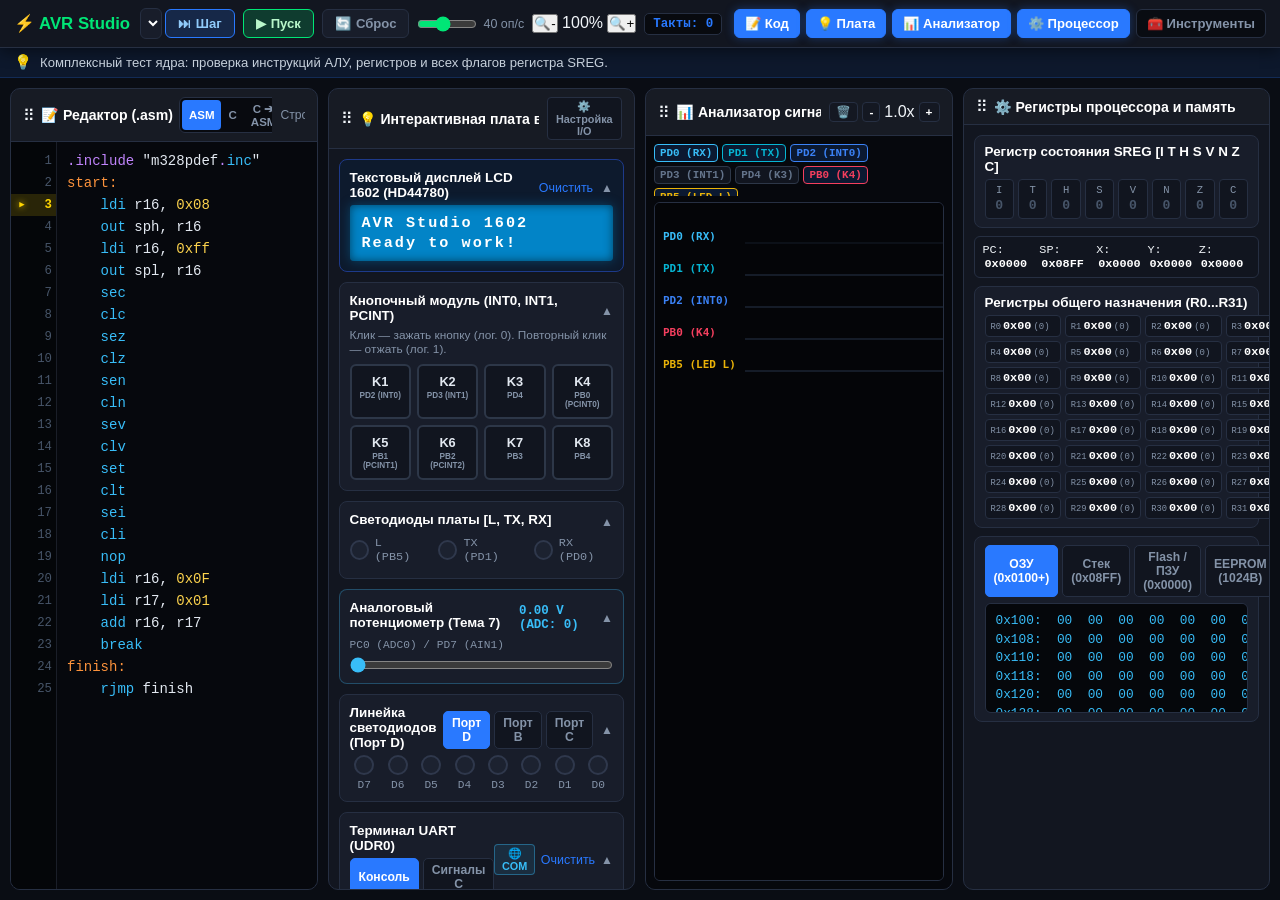
==== commit 27db3212: "Update index.html" ====
--- a/index.html
+++ b/index.html
@@ -9,7 +9,7 @@
     <link rel="stylesheet" href="style.css">
 </head>
 <body>
-    <div class="app-container">
+    <div class="app-container" id="appContainer">
         
         <!-- =========================================================
              1. ВЕРХНЯЯ ШАПКА TOOLBAR (СТРОГО ОДНА ЛИНИЯ НА ПК)
@@ -20,12 +20,18 @@
                 <div class="logo">⚡ <span>AVR Studio</span></div>
                 <div class="select-wrapper">
                     <select id="exampleSelector" onchange="loadSelectedExample()">
-                        <!-- Программы на C -->
+                        <!-- Программы из Темы 6 (UART) -->
+                        <option value="c_uart_rx_led">⚡ C: Прием 'M' (USART_RX) ➔ Светодиод L (Тема 6)</option>
+                        <option value="asm_uart_tx_button">📝 ASM: Отправка '>' по кнопке INT0 (Тема 6)</option>
+                        <option value="asm_uart_flash_string">📝 ASM: Передача строки из Flash (LPM, UDRE) (Тема 6)</option>
+                        
+                        <!-- Другие программы на C -->
                         <option value="c_interrupt_int0">⚡ C: Внешнее прерывание INT0 (Кнопка K1)</option>
                         <option value="c_blink_counter">⚡ C: Мигающий светодиод L (Счетчик 800 000)</option>
                         <option value="c_zadanie5">⚡ C: Кнопки-переключатели светодиодов (PD2..PD4)</option>
                         <option value="c_example3">⚡ C: Кнопка включает светодиод L</option>
-                        <!-- Программы на ASM -->
+                        
+                        <!-- Другие программы на ASM -->
                         <option value="test_all" selected>📝 ASM: Комплексный тест: команды и флаги SREG</option>
                         <option value="led_running">📝 ASM: Бегущий огонёк (Порт D)</option>
                         <option value="uart_tx">📝 ASM: Отправка текста в терминал (UART)</option>
@@ -34,7 +40,7 @@
                 </div>
             </div>
 
-            <!-- Центральная зона: Кнопки управления CPU и скорость -->
+            <!-- Центральная зона: Кнопки управления CPU, скорость и ЗУМ -->
             <div class="toolbar-center">
                 <button type="button" id="btnStep" class="btn btn-step" onclick="cpuStep()" title="Один шаг (F11)">
                     <span>⏭</span> <span class="btn-text">Шаг</span>
@@ -50,11 +56,19 @@
                     <input type="range" id="speedRange" min="1" max="100" value="40" oninput="updateSpeed(this.value)">
                     <span id="speedVal">40 оп/с</span>
                 </div>
-                <!-- Счетчик тактов перенесен в верхнюю шапку -->
+
+                <!-- Масштабирование интерфейса 🔍- / 🔍+ -->
+                <div class="zoom-box" title="Масштаб интерфейса">
+                    <button type="button" class="btn-zoom" onclick="changeAppZoom(-0.1)" title="Уменьшить масштаб">🔍-</button>
+                    <span id="zoomVal" onclick="resetAppZoom()" title="Клик — сброс к 100%">100%</span>
+                    <button type="button" class="btn-zoom" onclick="changeAppZoom(0.1)" title="Увеличить масштаб">🔍+</button>
+                </div>
+
+                <!-- Счетчик тактов -->
                 <span class="cycle-badge" id="cycleCounter">Такты: 0</span>
             </div>
 
-            <!-- Правая зона: Кнопки колонок бок о бок -->
+            <!-- Правая зона: Кнопки колонок -->
             <nav class="nav-screens" id="panelNav">
                 <button type="button" class="nav-screen-btn active" id="tabBtn_editor" onclick="togglePanel('editor')">📝 Код</button>
                 <button type="button" class="nav-screen-btn active" id="tabBtn_board" onclick="togglePanel('board')">💡 Плата</button>
@@ -71,32 +85,37 @@
         </div>
 
         <!-- =========================================================
-             2. ОСНОВНАЯ ЗОНА: 5 КОЛОНОК БОК О БОК
+             2. ОСНОВНАЯ ЗОНА: 5 КОЛОНОК (С DRAG-AND-DROP)
              ========================================================= -->
         <main class="slider-viewport" id="sliderViewport">
             <div class="slider-track" id="panelsTrack">
                 
                 <!-- ---------------------------------------------------------
-                     ПАНЕЛЬ 1: РЕДАКТОР КОДА (С 3 РЕЖИМАМИ: ASM | C | C ➔ ASM)
+                     ПАНЕЛЬ 1: РЕДАКТОР КОДА (С КНОПКОЙ .HEX И 3 РЕЖИМАМИ)
                      --------------------------------------------------------- -->
-                <section class="slide-panel editor-slide" id="panel_editor">
-                    <div class="slide-header">
+                <section class="slide-panel editor-slide" id="panel_editor" data-panel-id="editor">
+                    <div class="slide-header" draggable="true" title="Зажмите и перетащите для смены порядка колонок">
                         <div class="slide-header-left">
+                            <span class="drag-handle" title="Перетащить колонку">⠿</span>
                             <h2 id="editorTitle">📝 Редактор (.asm)</h2>
-                            <!-- Трехпозиционный переключатель языков -->
+                            
+                            <!-- Переключатель языков -->
                             <div class="lang-switch-btns">
-                                <button type="button" class="lang-btn active" id="btnLangAsm" onclick="setEditorLang('asm')">ASM</button>
-                                <button type="button" class="lang-btn" id="btnLangC" onclick="setEditorLang('c')">C</button>
-                                <button type="button" class="lang-btn" id="btnLangDisasm" onclick="setEditorLang('c_asm')" title="Показать сгенерированный ассемблер с бегающей стрелкой PC">C ➔ ASM</button>
-                            </div>
+                                <button type="button" class="lang-btn active" id="btnLangAsm" onclick="switchLanguageTab('asm')">ASM</button>
+                                <button type="button" class="lang-btn" id="btnLangC" onclick="switchLanguageTab('c')">C</button>
+                                <button type="button" class="lang-btn" id="btnLangDisasm" onclick="switchLanguageTab('c_asm')" title="Показать сгенерированный ассемблер с бегающей стрелкой PC">C ➔ ASM</button>
+                            </div>
+
                             <!-- Размер шрифта -->
                             <div class="font-size-btns">
                                 <button type="button" class="btn-icon" onclick="changeFontSize(-1)">A-</button>
                                 <span id="fontSizeVal">14px</span>
                                 <button type="button" class="btn-icon" onclick="changeFontSize(1)">A+</button>
                             </div>
-                            <!-- Сохранение / Загрузка файлов -->
-                            <button type="button" class="btn-icon" onclick="saveCodeToFile()" title="Сохранить файл на диск">💾</button>
+
+                            <!-- Сохранение / HEX / Загрузка -->
+                            <button type="button" class="btn-icon" onclick="saveCodeToFile()" title="Сохранить исходный код">💾</button>
+                            <button type="button" class="btn-hex" onclick="exportIntelHex()" title="Скомпилировать и скачать файл прошивки Intel HEX (.hex)">📦 .HEX</button>
                             <button type="button" class="btn-icon" onclick="document.getElementById('fileOpenerInput').click()" title="Открыть файл с диска">📂</button>
                             <input type="file" id="fileOpenerInput" style="display:none;" onchange="loadCodeFromFile(event)" accept=".c,.asm,.txt">
                             <button type="button" class="btn-mobile-tab" id="mobileTabBtn" onclick="applyGhostCompletion()" title="Применить автодополнение">⇥ Tab</button>
@@ -117,11 +136,14 @@
                 </section>
 
                 <!-- ---------------------------------------------------------
-                     ПАНЕЛЬ 2: ИНТЕРАКТИВНАЯ ПЛАТА (СО СВОРАЧИВАЕМЫМИ КАРТОЧКАМИ)
+                     ПАНЕЛЬ 2: ИНТЕРАКТИВНАЯ ПЛАТА
                      --------------------------------------------------------- -->
-                <section class="slide-panel board-slide" id="panel_board">
-                    <div class="slide-header">
-                        <h2>💡 Интерактивная плата ввода-вывода</h2>
+                <section class="slide-panel board-slide" id="panel_board" data-panel-id="board">
+                    <div class="slide-header" draggable="true" title="Зажмите и перетащите для смены порядка колонок">
+                        <div class="slide-header-left">
+                            <span class="drag-handle" title="Перетащить колонку">⠿</span>
+                            <h2>💡 Интерактивная плата ввода-вывода</h2>
+                        </div>
                         <button type="button" class="btn-mini btn-io-settings" onclick="openIoModal()">⚙️ Настройка I/O</button>
                     </div>
                     <div class="board-scroll-area">
@@ -229,38 +251,46 @@
                             </div>
                         </div>
 
-                        <!-- 7. Терминал UART -->
-                        <div class="board-card uart-card">
-                            <div class="uart-header">
-                                <div class="port-selector-btns">
-                                    <button type="button" class="port-btn active" id="btnTabUart" onclick="switchBoardBottomTab('uart')">Терминал UART (UDR0)</button>
-                                    <button type="button" class="port-btn" id="btnTabExtraPins" onclick="switchBoardBottomTab('extra')">Сигналы Порта C (A0..A5)</button>
-                                </div>
-                                <div style="display:flex; gap:6px;">
+                        <!-- 7. Терминал UART (ТЕПЕРЬ СВОРАЧИВАЕМЫЙ!) -->
+                        <div class="board-card uart-card" id="card_uart">
+                            <div class="card-collapsible-header" onclick="toggleCardCollapse('card_uart')">
+                                <div class="uart-header-left">
+                                    <div class="card-title">Терминал UART (UDR0)</div>
+                                    <div class="port-selector-btns" onclick="event.stopPropagation()">
+                                        <button type="button" class="port-btn active" id="btnTabUart" onclick="switchBoardBottomTab('uart')">Консоль</button>
+                                        <button type="button" class="port-btn" id="btnTabExtraPins" onclick="switchBoardBottomTab('extra')">Сигналы C</button>
+                                    </div>
+                                </div>
+                                <div style="display:flex; gap:6px; align-items:center;" onclick="event.stopPropagation()">
                                     <button type="button" class="btn-mini btn-serial-connect" id="btnWebSerial" onclick="connectRealWebSerial()">🌐 COM</button>
                                     <button type="button" class="btn-link" onclick="clearUart()">Очистить</button>
-                                </div>
-                            </div>
-                            <div id="viewUartConsole">
-                                <pre class="uart-console" id="uartTerminal">UART готов к работе...</pre>
-                                <div class="serial-send-row">
-                                    <input type="text" id="serialInput" placeholder="Отправить символ в UDR0..." onkeydown="if(event.key==='Enter') sendUartInput()">
-                                    <button type="button" class="btn btn-step" onclick="sendUartInput()">Отправить</button>
-                                </div>
-                            </div>
-                            <div id="viewExtraPins" style="display: none;">
-                                <div class="extra-pins-grid" id="extraPinsGrid"></div>
-                            </div>
-                        </div>
+                                    <span class="collapse-icon" id="card_uart_icon">▲</span>
+                                </div>
+                            </div>
+                            <div class="card-collapsible-body">
+                                <div id="viewUartConsole">
+                                    <pre class="uart-console" id="uartTerminal">UART готов к работе...</pre>
+                                    <div class="serial-send-row">
+                                        <input type="text" id="serialInput" placeholder="Отправить символ/строку в UDR0..." onkeydown="if(event.key==='Enter') sendUartInput()">
+                                        <button type="button" class="btn btn-step" onclick="sendUartInput()">Отправить</button>
+                                    </div>
+                                </div>
+                                <div id="viewExtraPins" style="display: none;">
+                                    <div class="extra-pins-grid" id="extraPinsGrid"></div>
+                                </div>
+                            </div>
+                        </div>
+
                     </div>
                 </section>
 
                 <!-- ---------------------------------------------------------
                      ПАНЕЛЬ 3: ЛОГИЧЕСКИЙ АНАЛИЗАТОР
                      --------------------------------------------------------- -->
-                <section class="slide-panel analyzer-slide" id="panel_analyzer">
-                    <div class="slide-header">
+                <section class="slide-panel analyzer-slide" id="panel_analyzer" data-panel-id="analyzer">
+                    <div class="slide-header" draggable="true" title="Зажмите и перетащите для смены порядка колонок">
                         <div class="slide-header-left">
+                            <span class="drag-handle" title="Перетащить колонку">⠿</span>
                             <h2>📊 Анализатор сигналов</h2>
                             <div class="quick-ch-btns">
                                 <button type="button" class="btn-mini" onclick="selectChannelPreset('d')">Все D</button>
@@ -287,9 +317,12 @@
                 <!-- ---------------------------------------------------------
                      ПАНЕЛЬ 4: РЕГИСТРЫ CPU И ПАМЯТЬ (+ FLASH И EEPROM)
                      --------------------------------------------------------- -->
-                <section class="slide-panel cpu-slide" id="panel_cpu">
-                    <div class="slide-header">
-                        <h2>⚙️ Регистры процессора и память</h2>
+                <section class="slide-panel cpu-slide" id="panel_cpu" data-panel-id="cpu">
+                    <div class="slide-header" draggable="true" title="Зажмите и перетащите для смены порядка колонок">
+                        <div class="slide-header-left">
+                            <span class="drag-handle" title="Перетащить колонку">⠿</span>
+                            <h2>⚙️ Регистры процессора и память</h2>
+                        </div>
                     </div>
                     <div class="cpu-scroll-area">
                         <div class="cpu-subcard">
@@ -329,13 +362,39 @@
                 </section>
 
                 <!-- ---------------------------------------------------------
-                     ПАНЕЛЬ 5: ДОПОЛНИТЕЛЬНЫЕ ИНСТРУМЕНТЫ
+                     ПАНЕЛЬ 5: ДОПОЛНИТЕЛЬНЫЕ ИНСТРУМЕНТЫ (С УМНЫМ WATCH)
                      --------------------------------------------------------- -->
-                <section class="slide-panel tools-slide panel-hidden" id="panel_tools">
-                    <div class="slide-header">
-                        <h2>🧰 Дополнительные инструменты</h2>
+                <section class="slide-panel tools-slide panel-hidden" id="panel_tools" data-panel-id="tools">
+                    <div class="slide-header" draggable="true" title="Зажмите и перетащите для смены порядка колонок">
+                        <div class="slide-header-left">
+                            <span class="drag-handle" title="Перетащить колонку">⠿</span>
+                            <h2>🧰 Дополнительные инструменты</h2>
+                        </div>
                     </div>
                     <div class="cpu-scroll-area">
+                        <!-- Умный наблюдатель за переменными (Smart Watch) -->
+                        <div class="cpu-subcard">
+                            <div class="watch-header-bar">
+                                <div class="card-title" style="margin-bottom:0;">Умный Watch (переменные C / регистры ASM)</div>
+                                <span class="badge-subtle" id="watchVarsCount">Переменных: 0</span>
+                            </div>
+                            <div class="watch-table-wrapper">
+                                <table class="watch-table">
+                                    <thead>
+                                        <tr>
+                                            <th>Имя</th>
+                                            <th>Тип</th>
+                                            <th>Значение</th>
+                                            <th>HEX</th>
+                                            <th>BIN</th>
+                                            <th>Размещение</th>
+                                        </tr>
+                                    </thead>
+                                    <tbody id="watchTableBody"></tbody>
+                                </table>
+                            </div>
+                        </div>
+
                         <!-- Калькулятор систем счисления -->
                         <div class="cpu-subcard">
                             <div class="card-title">Калькулятор систем счисления (DEC / HEX / BIN)</div>
@@ -344,15 +403,6 @@
                                 <input type="text" id="convHex" placeholder="HEX (0xFF)" oninput="onConverterInput('hex')">
                                 <input type="text" id="convBin" placeholder="BIN (0b11111111)" oninput="onConverterInput('bin')">
                             </div>
-                        </div>
-
-                        <!-- Наблюдатель за переменными (Watch) -->
-                        <div class="cpu-subcard">
-                            <div class="card-title">Наблюдатель за переменными (Watch: R17..R24)</div>
-                            <table class="watch-table">
-                                <thead><tr><th>Регистр</th><th>Значение</th><th>HEX</th><th>BIN</th></tr></thead>
-                                <tbody id="watchTableBody"></tbody>
-                            </table>
                         </div>
 
                         <!-- Инспектор Си -> Ассемблер -->
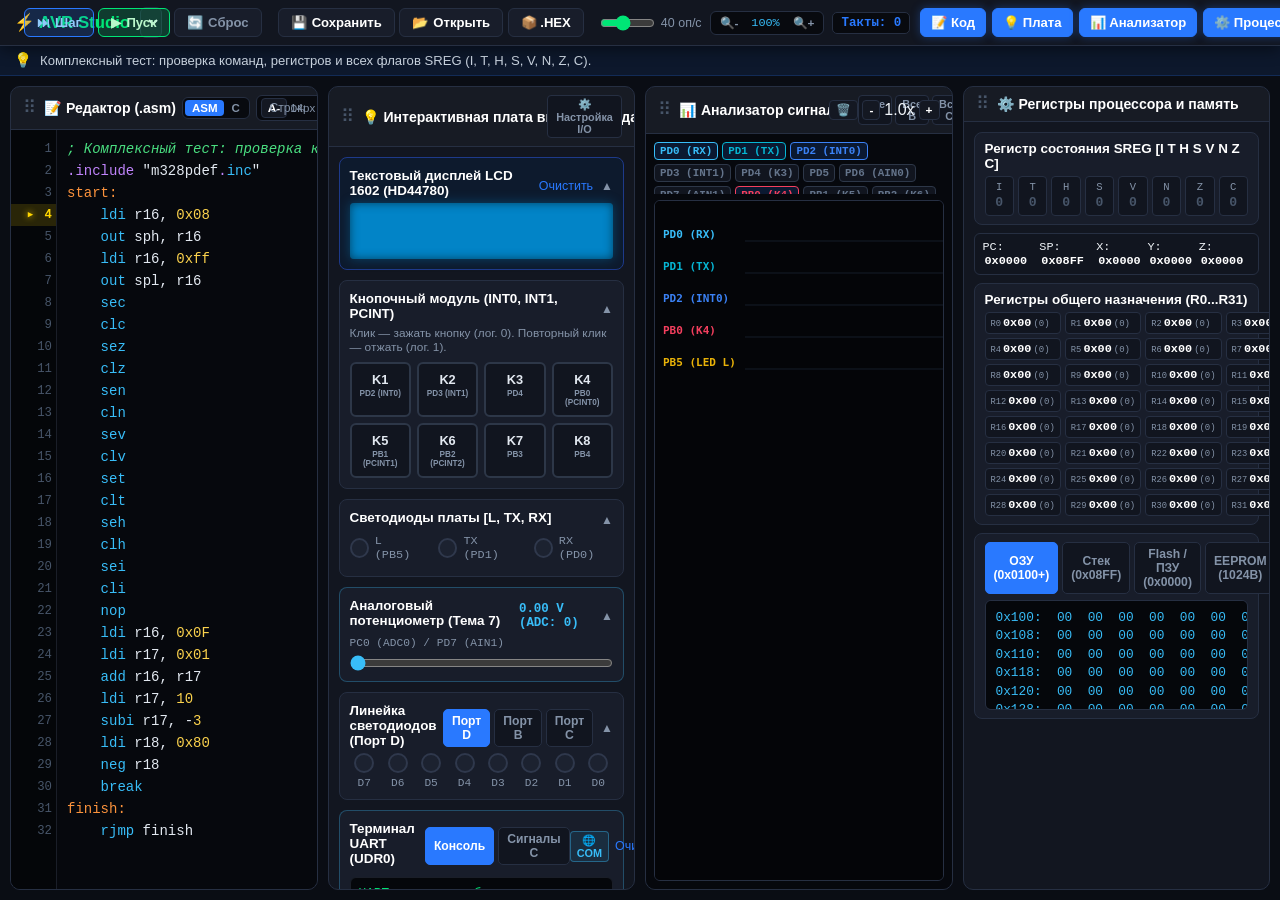
==== commit 00f4614e: "Update index.html" ====
--- a/index.html
+++ b/index.html
@@ -4,7 +4,6 @@
     <meta charset="UTF-8">
     <meta name="viewport" content="width=device-width, initial-scale=1.0, maximum-scale=2.0, user-scalable=yes">
     <title>AVR ATmega328P Studio & Logic Analyzer</title>
-    <!-- Векторная иконка чипа AVR -->
     <link rel="icon" type="image/svg+xml" href="data:image/svg+xml,%3Csvg xmlns='http://www.w3.org/2000/svg' viewBox='0 0 64 64'%3E%3Crect x='14' y='14' width='36' height='36' rx='4' fill='%231e293b' stroke='%2300e676' stroke-width='2'/%3E%3Ccircle cx='20' cy='20' r='2' fill='%2300e676'/%3E%3Ctext x='32' y='36' font-size='10' font-family='monospace' font-weight='bold' fill='%23f1f5f9' text-anchor='middle'%3EAVR%3C/text%3E%3Cpath d='M6 22h8M6 32h8M6 42h8M50 22h8M50 32h8M50 42h8M22 6v8M32 6v8M42 6v8M22 50v8M32 50v8M42 50v8' stroke='%2394a3b8' stroke-width='2' stroke-linecap='round'/%3E%3C/svg%3E">
     <link rel="stylesheet" href="style.css">
 </head>
@@ -12,7 +11,7 @@
     <div class="app-container" id="appContainer">
         
         <!-- =========================================================
-             1. ВЕРХНЯЯ ШАПКА TOOLBAR (СТРОГО ОДНА ЛИНИЯ НА ПК)
+             1. ВЕРХНЯЯ ШАПКА TOOLBAR
              ========================================================= -->
         <header class="toolbar" id="mainToolbar">
             <!-- Левая зона: Логотип и выбор программы -->
@@ -31,7 +30,7 @@
                         <option value="c_zadanie5">⚡ C: Кнопки-переключатели светодиодов (PD2..PD4)</option>
                         <option value="c_example3">⚡ C: Кнопка включает светодиод L</option>
                         
-                        <!-- Другие программы на ASM -->
+                        <!-- Программы на ASM -->
                         <option value="test_all" selected>📝 ASM: Комплексный тест: команды и флаги SREG</option>
                         <option value="led_running">📝 ASM: Бегущий огонёк (Порт D)</option>
                         <option value="uart_tx">📝 ASM: Отправка текста в терминал (UART)</option>
@@ -40,31 +39,53 @@
                 </div>
             </div>
 
-            <!-- Центральная зона: Кнопки управления CPU, скорость и ЗУМ -->
+            <!-- Центральная зона: Управление CPU + Файлы + Зум -->
             <div class="toolbar-center">
-                <button type="button" id="btnStep" class="btn btn-step" onclick="cpuStep()" title="Один шаг (F11)">
-                    <span>⏭</span> <span class="btn-text">Шаг</span>
-                </button>
-                <button type="button" id="btnRun" class="btn btn-run" onclick="toggleRun()" title="Пуск / Пауза">
-                    <span id="runIcon">▶</span> <span id="runText" class="btn-text">Пуск</span>
-                </button>
-                <button type="button" id="btnReset" class="btn btn-reset" onclick="cpuReset()" title="Сброс контроллера">
-                    <span>🔄</span> <span class="btn-text">Сброс</span>
-                </button>
-                
+                <!-- Группа симуляции -->
+                <div class="btn-group">
+                    <button type="button" id="btnStep" class="btn btn-step" onclick="cpuStep()" title="Один шаг (F11)">
+                        <span>⏭</span> <span class="btn-text">Шаг</span>
+                    </button>
+                    <button type="button" id="btnRun" class="btn btn-run" onclick="toggleRun()" title="Пуск / Пауза">
+                        <span id="runIcon">▶</span> <span id="runText" class="btn-text">Пуск</span>
+                    </button>
+                    <button type="button" id="btnReset" class="btn btn-reset" onclick="cpuReset()" title="Сброс контроллера">
+                        <span>🔄</span> <span class="btn-text">Сброс</span>
+                    </button>
+                </div>
+
+                <!-- Разделитель с отступом от случайных кликов -->
+                <div class="toolbar-divider"></div>
+
+                <!-- Группа работы с файлами (перенесена наверх) -->
+                <div class="btn-group">
+                    <button type="button" class="btn btn-file" onclick="saveCodeToFile()" title="Сохранить исходный код на диск">
+                        💾 <span class="btn-text">Сохранить</span>
+                    </button>
+                    <button type="button" class="btn btn-file" onclick="document.getElementById('fileOpenerInput').click()" title="Открыть файл с диска">
+                        📂 <span class="btn-text">Открыть</span>
+                    </button>
+                    <input type="file" id="fileOpenerInput" style="display:none;" onchange="loadCodeFromFile(event)" accept=".c,.asm,.txt">
+                    <button type="button" class="btn btn-hex-top" onclick="exportIntelHex()" title="Скомпилировать и скачать файл прошивки Intel HEX (.hex)">
+                        📦 .HEX
+                    </button>
+                </div>
+
+                <div class="toolbar-divider"></div>
+
+                <!-- Скорость симуляции -->
                 <div class="speed-box" title="Скорость симуляции">
                     <input type="range" id="speedRange" min="1" max="100" value="40" oninput="updateSpeed(this.value)">
                     <span id="speedVal">40 оп/с</span>
                 </div>
 
-                <!-- Масштабирование интерфейса 🔍- / 🔍+ -->
-                <div class="zoom-box" title="Масштаб интерфейса">
+                <!-- Масштабирование окна -->
+                <div class="zoom-box" title="Масштаб страницы">
                     <button type="button" class="btn-zoom" onclick="changeAppZoom(-0.1)" title="Уменьшить масштаб">🔍-</button>
                     <span id="zoomVal" onclick="resetAppZoom()" title="Клик — сброс к 100%">100%</span>
                     <button type="button" class="btn-zoom" onclick="changeAppZoom(0.1)" title="Увеличить масштаб">🔍+</button>
                 </div>
 
-                <!-- Счетчик тактов -->
                 <span class="cycle-badge" id="cycleCounter">Такты: 0</span>
             </div>
 
@@ -85,39 +106,31 @@
         </div>
 
         <!-- =========================================================
-             2. ОСНОВНАЯ ЗОНА: 5 КОЛОНОК (С DRAG-AND-DROP)
+             2. ОСНОВНАЯ ЗОНА: 5 КОЛОНОК
              ========================================================= -->
         <main class="slider-viewport" id="sliderViewport">
             <div class="slider-track" id="panelsTrack">
                 
-                <!-- ---------------------------------------------------------
-                     ПАНЕЛЬ 1: РЕДАКТОР КОДА (С КНОПКОЙ .HEX И 3 РЕЖИМАМИ)
-                     --------------------------------------------------------- -->
+                <!-- ПАНЕЛЬ 1: РЕДАКТОР КОДА -->
                 <section class="slide-panel editor-slide" id="panel_editor" data-panel-id="editor">
                     <div class="slide-header" draggable="true" title="Зажмите и перетащите для смены порядка колонок">
                         <div class="slide-header-left">
                             <span class="drag-handle" title="Перетащить колонку">⠿</span>
                             <h2 id="editorTitle">📝 Редактор (.asm)</h2>
                             
-                            <!-- Переключатель языков -->
+                            <!-- Переключатель ASM и C (C->ASM убрана в инструменты) -->
                             <div class="lang-switch-btns">
                                 <button type="button" class="lang-btn active" id="btnLangAsm" onclick="switchLanguageTab('asm')">ASM</button>
                                 <button type="button" class="lang-btn" id="btnLangC" onclick="switchLanguageTab('c')">C</button>
-                                <button type="button" class="lang-btn" id="btnLangDisasm" onclick="switchLanguageTab('c_asm')" title="Показать сгенерированный ассемблер с бегающей стрелкой PC">C ➔ ASM</button>
-                            </div>
-
-                            <!-- Размер шрифта -->
+                            </div>
+
+                            <!-- Размер шрифта редактора -->
                             <div class="font-size-btns">
                                 <button type="button" class="btn-icon" onclick="changeFontSize(-1)">A-</button>
                                 <span id="fontSizeVal">14px</span>
                                 <button type="button" class="btn-icon" onclick="changeFontSize(1)">A+</button>
                             </div>
 
-                            <!-- Сохранение / HEX / Загрузка -->
-                            <button type="button" class="btn-icon" onclick="saveCodeToFile()" title="Сохранить исходный код">💾</button>
-                            <button type="button" class="btn-hex" onclick="exportIntelHex()" title="Скомпилировать и скачать файл прошивки Intel HEX (.hex)">📦 .HEX</button>
-                            <button type="button" class="btn-icon" onclick="document.getElementById('fileOpenerInput').click()" title="Открыть файл с диска">📂</button>
-                            <input type="file" id="fileOpenerInput" style="display:none;" onchange="loadCodeFromFile(event)" accept=".c,.asm,.txt">
                             <button type="button" class="btn-mobile-tab" id="mobileTabBtn" onclick="applyGhostCompletion()" title="Применить автодополнение">⇥ Tab</button>
                             <button type="button" class="btn-clear-code" onclick="clearEditor()" title="Очистить редактор">🗑️</button>
                         </div>
@@ -135,9 +148,7 @@
                     </div>
                 </section>
 
-                <!-- ---------------------------------------------------------
-                     ПАНЕЛЬ 2: ИНТЕРАКТИВНАЯ ПЛАТА
-                     --------------------------------------------------------- -->
+                <!-- ПАНЕЛЬ 2: ИНТЕРАКТИВНАЯ ПЛАТА -->
                 <section class="slide-panel board-slide" id="panel_board" data-panel-id="board">
                     <div class="slide-header" draggable="true" title="Зажмите и перетащите для смены порядка колонок">
                         <div class="slide-header-left">
@@ -147,8 +158,7 @@
                         <button type="button" class="btn-mini btn-io-settings" onclick="openIoModal()">⚙️ Настройка I/O</button>
                     </div>
                     <div class="board-scroll-area">
-                        
-                        <!-- 1. Текстовый дисплей LCD 1602 (Сворачиваемый) -->
+                        <!-- 1. Текстовый дисплей LCD 1602 -->
                         <div class="board-card lcd-card" id="card_lcd">
                             <div class="card-collapsible-header" onclick="toggleCardCollapse('card_lcd')">
                                 <div class="card-title">Текстовый дисплей LCD 1602 (HD44780)</div>
@@ -165,7 +175,7 @@
                             </div>
                         </div>
 
-                        <!-- 2. Кнопочный модуль K1..K8 (Сворачиваемый) -->
+                        <!-- 2. Кнопочный модуль K1..K8 -->
                         <div class="board-card" id="card_buttons">
                             <div class="card-collapsible-header" onclick="toggleCardCollapse('card_buttons')">
                                 <div class="card-title">Кнопочный модуль (INT0, INT1, PCINT)</div>
@@ -192,7 +202,7 @@
                             <div class="custom-components-grid" id="customComponentsGrid"></div>
                         </div>
 
-                        <!-- 4. Светодиоды платы (Сворачиваемые) -->
+                        <!-- 4. Светодиоды платы -->
                         <div class="board-card" id="card_leds">
                             <div class="card-collapsible-header" onclick="toggleCardCollapse('card_leds')">
                                 <div class="card-title">Светодиоды платы [L, TX, RX]</div>
@@ -207,7 +217,7 @@
                             </div>
                         </div>
 
-                        <!-- 5. Аналоговый потенциометр (Сворачиваемый) -->
+                        <!-- 5. Аналоговый потенциометр -->
                         <div class="board-card analog-card" id="card_pot">
                             <div class="card-collapsible-header" onclick="toggleCardCollapse('card_pot')">
                                 <div class="card-title">Аналоговый потенциометр (Тема 7)</div>
@@ -224,7 +234,7 @@
                             </div>
                         </div>
 
-                        <!-- 6. Линейка портов (Сворачиваемая) -->
+                        <!-- 6. Линейка портов -->
                         <div class="board-card" id="card_port_leds">
                             <div class="card-collapsible-header" onclick="toggleCardCollapse('card_port_leds')">
                                 <div class="card-title" id="ledPortTitle">Линейка светодиодов (Порт D)</div>
@@ -251,7 +261,7 @@
                             </div>
                         </div>
 
-                        <!-- 7. Терминал UART (ТЕПЕРЬ СВОРАЧИВАЕМЫЙ!) -->
+                        <!-- 7. Терминал UART -->
                         <div class="board-card uart-card" id="card_uart">
                             <div class="card-collapsible-header" onclick="toggleCardCollapse('card_uart')">
                                 <div class="uart-header-left">
@@ -280,13 +290,10 @@
                                 </div>
                             </div>
                         </div>
-
                     </div>
                 </section>
 
-                <!-- ---------------------------------------------------------
-                     ПАНЕЛЬ 3: ЛОГИЧЕСКИЙ АНАЛИЗАТОР
-                     --------------------------------------------------------- -->
+                <!-- ПАНЕЛЬ 3: ЛОГИЧЕСКИЙ АНАЛИЗАТОР -->
                 <section class="slide-panel analyzer-slide" id="panel_analyzer" data-panel-id="analyzer">
                     <div class="slide-header" draggable="true" title="Зажмите и перетащите для смены порядка колонок">
                         <div class="slide-header-left">
@@ -314,9 +321,7 @@
                     </div>
                 </section>
 
-                <!-- ---------------------------------------------------------
-                     ПАНЕЛЬ 4: РЕГИСТРЫ CPU И ПАМЯТЬ (+ FLASH И EEPROM)
-                     --------------------------------------------------------- -->
+                <!-- ПАНЕЛЬ 4: РЕГИСТРЫ CPU И ПАМЯТЬ -->
                 <section class="slide-panel cpu-slide" id="panel_cpu" data-panel-id="cpu">
                     <div class="slide-header" draggable="true" title="Зажмите и перетащите для смены порядка колонок">
                         <div class="slide-header-left">
@@ -361,9 +366,7 @@
                     </div>
                 </section>
 
-                <!-- ---------------------------------------------------------
-                     ПАНЕЛЬ 5: ДОПОЛНИТЕЛЬНЫЕ ИНСТРУМЕНТЫ (С УМНЫМ WATCH)
-                     --------------------------------------------------------- -->
+                <!-- ПАНЕЛЬ 5: ДОПОЛНИТЕЛЬНЫЕ ИНСТРУМЕНТЫ (СВОРАЧИВАЕМЫЕ КАРТОЧКИ) -->
                 <section class="slide-panel tools-slide panel-hidden" id="panel_tools" data-panel-id="tools">
                     <div class="slide-header" draggable="true" title="Зажмите и перетащите для смены порядка колонок">
                         <div class="slide-header-left">
@@ -372,43 +375,62 @@
                         </div>
                     </div>
                     <div class="cpu-scroll-area">
-                        <!-- Умный наблюдатель за переменными (Smart Watch) -->
-                        <div class="cpu-subcard">
-                            <div class="watch-header-bar">
-                                <div class="card-title" style="margin-bottom:0;">Умный Watch (переменные C / регистры ASM)</div>
-                                <span class="badge-subtle" id="watchVarsCount">Переменных: 0</span>
-                            </div>
-                            <div class="watch-table-wrapper">
-                                <table class="watch-table">
-                                    <thead>
-                                        <tr>
-                                            <th>Имя</th>
-                                            <th>Тип</th>
-                                            <th>Значение</th>
-                                            <th>HEX</th>
-                                            <th>BIN</th>
-                                            <th>Размещение</th>
-                                        </tr>
-                                    </thead>
-                                    <tbody id="watchTableBody"></tbody>
-                                </table>
-                            </div>
-                        </div>
-
-                        <!-- Калькулятор систем счисления -->
-                        <div class="cpu-subcard">
-                            <div class="card-title">Калькулятор систем счисления (DEC / HEX / BIN)</div>
-                            <div class="converter-grid">
-                                <input type="text" id="convDec" placeholder="DEC (255)" oninput="onConverterInput('dec')">
-                                <input type="text" id="convHex" placeholder="HEX (0xFF)" oninput="onConverterInput('hex')">
-                                <input type="text" id="convBin" placeholder="BIN (0b11111111)" oninput="onConverterInput('bin')">
-                            </div>
-                        </div>
-
-                        <!-- Инспектор Си -> Ассемблер -->
-                        <div class="cpu-subcard">
-                            <div class="card-title">Инспектор Си ➔ Ассемблер (с текущей строкой PC)</div>
-                            <pre class="dump-view-wide" id="asmInspectorCode" style="height:140px;"></pre>
+                        <!-- 1. Умный Watch (Сворачиваемый) -->
+                        <div class="board-card" id="card_watch">
+                            <div class="card-collapsible-header" onclick="toggleCardCollapse('card_watch')">
+                                <div class="watch-header-bar" style="width:100%; margin-bottom:0;">
+                                    <div class="card-title">Умный Watch (переменные C / регистры ASM)</div>
+                                    <div style="display:flex; gap:8px; align-items:center;">
+                                        <span class="badge-subtle" id="watchVarsCount">Переменных: 0</span>
+                                        <span class="collapse-icon" id="card_watch_icon">▲</span>
+                                    </div>
+                                </div>
+                            </div>
+                            <div class="card-collapsible-body">
+                                <div class="watch-table-wrapper">
+                                    <table class="watch-table">
+                                        <thead>
+                                            <tr>
+                                                <th>Имя</th>
+                                                <th>Тип</th>
+                                                <th>Значение</th>
+                                                <th>HEX</th>
+                                                <th>BIN</th>
+                                                <th>Размещение</th>
+                                            </tr>
+                                        </thead>
+                                        <tbody id="watchTableBody"></tbody>
+                                    </table>
+                                </div>
+                            </div>
+                        </div>
+
+                        <!-- 2. Калькулятор систем счисления (Сворачиваемый) -->
+                        <div class="board-card" id="card_calc">
+                            <div class="card-collapsible-header" onclick="toggleCardCollapse('card_calc')">
+                                <div class="card-title">Калькулятор систем счисления (DEC / HEX / BIN)</div>
+                                <span class="collapse-icon" id="card_calc_icon">▲</span>
+                            </div>
+                            <div class="card-collapsible-body">
+                                <div class="converter-grid">
+                                    <input type="text" id="convDec" placeholder="DEC (255)" oninput="onConverterInput('dec')">
+                                    <input type="text" id="convHex" placeholder="HEX (0xFF)" oninput="onConverterInput('hex')">
+                                    <input type="text" id="convBin" placeholder="BIN (0b11111111)" oninput="onConverterInput('bin')">
+                                </div>
+                            </div>
+                        </div>
+
+                        <!-- 3. Инспектор Си ➔ Ассемблер с подсветкой и стрелкой PC (Сворачиваемый) -->
+                        <div class="board-card" id="card_inspector">
+                            <div class="card-collapsible-header" onclick="toggleCardCollapse('card_inspector')">
+                                <div class="card-title">Инспектор Си ➔ Ассемблер (с текущей строкой PC)</div>
+                                <span class="collapse-icon" id="card_inspector_icon">▲</span>
+                            </div>
+                            <div class="card-collapsible-body">
+                                <div class="inspector-code-box" id="asmInspectorCode">
+                                    <!-- Генерируется динамически с подсветкой синтаксиса -->
+                                </div>
+                            </div>
                         </div>
                     </div>
                 </section>
--- a/style.css
+++ b/style.css
@@ -1,5 +1,5 @@
 /* =========================================================
-   1. ПЕРЕМЕННЫЕ И ОБЩИЕ СТИЛИ (ТЕМНАЯ ТЕМА)
+   1. ПЕРЕМЕННЫЕ И ОБЩИЕ СТИЛИ (ТЕМНАЯ ТЕМА С ЗУМОМ)
    ========================================================= */
 
 :root {
@@ -14,6 +14,7 @@
     --accent-blue: #2979ff;
     --accent-gold: #ffb300;
     --accent-red: #ff3d00;
+    --accent-purple: #c084fc;
     
     --syn-op: #38bdf8;
     --syn-com: #4ade80;
@@ -28,6 +29,7 @@
     
     --code-font-size: 14px;
     --line-height: 22px;
+    --app-zoom: 1;
 }
 
 * { 
@@ -54,10 +56,12 @@
     height: 100dvh;
     width: 100vw;
     overflow: hidden;
+    zoom: var(--app-zoom);
+    transition: zoom 0.15s ease-out;
 }
 
 /* =========================================================
-   2. ШАПКА TOOLBAR (СТРОГО ОДНА СТРОКА НА ПК, КАК НА ФОТО 2)
+   2. ШАПКА TOOLBAR (СТРОГО ОДНА ЛИНИЯ НА ПК)
    ========================================================= */
 
 .toolbar {
@@ -67,12 +71,12 @@
     flex-shrink: 0;
     background: var(--panel-bg);
     border-bottom: 1px solid var(--border-color);
-    padding: 8px 14px;
+    padding: 7px 14px;
     display: flex;
     flex-direction: row;
     align-items: center;
     justify-content: space-between;
-    gap: 12px;
+    gap: 10px;
     box-shadow: 0 4px 14px rgba(0, 0, 0, 0.45);
 }
 
@@ -94,7 +98,7 @@
 .logo span { color: var(--accent); }
 
 .select-wrapper {
-    max-width: 340px;
+    max-width: 350px;
 }
 .select-wrapper select {
     width: 100%;
@@ -103,7 +107,7 @@
     border: 1px solid var(--border-color);
     padding: 6px 10px; 
     border-radius: 6px; 
-    font-size: 0.84em; 
+    font-size: 0.83em; 
     outline: none; 
     cursor: pointer;
     text-overflow: ellipsis;
@@ -149,9 +153,52 @@
     user-select: none;
 }
 .speed-box input[type="range"] {
-    width: 60px;
+    width: 55px;
     accent-color: var(--accent);
     cursor: pointer;
+}
+
+/* Зум-контроллер в тулбаре */
+.zoom-box {
+    display: flex;
+    align-items: center;
+    gap: 3px;
+    background: #080a0f;
+    border: 1px solid var(--border-color);
+    border-radius: 6px;
+    padding: 2px 4px;
+    user-select: none;
+}
+.btn-zoom {
+    background: transparent;
+    border: none;
+    color: var(--text-muted);
+    font-size: 0.74em;
+    font-weight: 800;
+    padding: 2px 5px;
+    cursor: pointer;
+    border-radius: 3px;
+}
+.btn-zoom:hover { color: #fff; background: rgba(255, 255, 255, 0.08); }
+.zoom-box span {
+    font-size: 0.74em;
+    font-family: var(--font-mono);
+    color: #38bdf8;
+    min-width: 38px;
+    text-align: center;
+    cursor: pointer;
+}
+
+.cycle-badge {
+    background: #080a0f;
+    border: 1px solid var(--border-color);
+    color: var(--accent-blue);
+    padding: 3px 8px;
+    border-radius: 5px;
+    font-size: 0.78em;
+    font-family: var(--font-mono);
+    font-weight: 700;
+    white-space: nowrap;
 }
 
 .nav-screens {
@@ -195,7 +242,7 @@
 .hint-text b { color: var(--accent-gold); }
 
 /* =========================================================
-   3. МУЛЬТИКОЛОНОЧНЫЙ ТРЕК (БОК О БОК)
+   3. МУЛЬТИКОЛОНОЧНЫЙ ТРЕК И DRAG-AND-DROP
    ========================================================= */
 
 .slider-viewport {
@@ -226,11 +273,22 @@
     flex-direction: column;
     height: 100%;
     overflow: hidden;
-    transition: opacity 0.15s ease;
+    transition: opacity 0.15s ease, border-color 0.15s ease, transform 0.15s ease;
 }
 
 .slide-panel.panel-hidden {
     display: none !important;
+}
+
+/* Стили перетаскивания (Drag-and-Drop) */
+.slide-panel.dragging {
+    opacity: 0.4;
+    border: 2px dashed var(--accent-blue) !important;
+    transform: scale(0.98);
+}
+.slide-panel.drag-over {
+    border-color: var(--accent) !important;
+    box-shadow: 0 0 16px rgba(0, 230, 118, 0.35);
 }
 
 .slide-header {
@@ -242,12 +300,27 @@
     align-items: center; 
     flex-shrink: 0;
     gap: 8px;
+    cursor: grab;
+    user-select: none;
+}
+.slide-header:active {
+    cursor: grabbing;
 }
 .slide-header-left {
     display: flex;
     align-items: center;
     gap: 6px;
     min-width: 0;
+}
+.drag-handle {
+    color: #475569;
+    font-size: 1.1em;
+    cursor: grab;
+    line-height: 1;
+    margin-right: 2px;
+}
+.slide-header:hover .drag-handle {
+    color: var(--accent-blue);
 }
 .slide-header h2 {
     font-size: 0.88em;
@@ -257,7 +330,7 @@
 }
 
 /* =========================================================
-   4. ПАНЕЛЬ 1: РЕДАКТОР, ДЕБАГГЕР И GHOST TEXT
+   4. ПАНЕЛЬ 1: РЕДАКТОР, ДЕБАГГЕР И КНОПКА .HEX
    ========================================================= */
 
 .lang-switch-btns {
@@ -309,6 +382,24 @@
     cursor: pointer;
 }
 .btn-icon:hover { border-color: var(--accent-blue); }
+
+/* Специальная кнопка скачивания прошивки Intel HEX */
+.btn-hex {
+    background: linear-gradient(135deg, rgba(168, 85, 247, 0.25), rgba(41, 121, 255, 0.25));
+    border: 1px solid var(--accent-purple);
+    color: #e9d5ff;
+    padding: 2px 8px;
+    border-radius: 4px;
+    font-size: 0.72em;
+    font-weight: 800;
+    cursor: pointer;
+    transition: all 0.15s ease;
+}
+.btn-hex:hover {
+    background: linear-gradient(135deg, rgba(168, 85, 247, 0.4), rgba(41, 121, 255, 0.4));
+    box-shadow: 0 0 10px rgba(192, 132, 252, 0.4);
+    color: #fff;
+}
 
 .btn-mobile-tab {
     display: none;
@@ -341,6 +432,7 @@
     white-space: nowrap;
     overflow: hidden;
     text-overflow: ellipsis;
+    max-width: 140px;
 }
 .editor-status.has-error-text {
     color: #ff3d00 !important;
@@ -469,7 +561,6 @@
     overflow: hidden;
 }
 
-/* Слой серой подсказки автодополнения Ghost Text */
 #ghostOverlay {
     background: transparent;
     color: transparent;
@@ -491,7 +582,7 @@
 .syn-type { color: var(--syn-type); }
 
 /* =========================================================
-   5. ПАНЕЛЬ 2: ИНТЕРАКТИВНАЯ ПЛАТА И I/O
+   5. ПАНЕЛЬ 2: ИНТЕРАКТИВНАЯ ПЛАТА И СВОРАЧИВАНИЕ
    ========================================================= */
 
 .board-scroll-area {
@@ -508,6 +599,7 @@
     border: 1px solid var(--border-color);
     border-radius: 8px;
     padding: 10px;
+    transition: padding 0.15s ease;
 }
 .card-title {
     font-size: 0.84em;
@@ -519,6 +611,29 @@
     font-size: 0.74em;
     color: var(--text-muted);
     margin-bottom: 8px;
+}
+
+/* Сворачиваемые карточки */
+.card-collapsible-header {
+    display: flex;
+    justify-content: space-between;
+    align-items: center;
+    cursor: pointer;
+    user-select: none;
+}
+.collapse-icon {
+    font-size: 0.75em;
+    color: var(--text-muted);
+    transition: transform 0.2s ease;
+}
+.board-card.collapsed .card-collapsible-body {
+    display: none !important;
+}
+.board-card.collapsed .card-title {
+    margin-bottom: 0 !important;
+}
+.board-card.collapsed {
+    padding: 6px 10px !important;
 }
 
 .btn-matrix {
@@ -551,7 +666,6 @@
 }
 .v-btn.latched span { color: #2d1800; font-weight: bold; }
 
-/* Пользовательские компоненты с яркой рамкой */
 .custom-io-card {
     border-color: rgba(255, 179, 0, 0.5) !important;
     background: #141a24 !important;
@@ -589,7 +703,6 @@
     color: #cbd5e1;
 }
 
-/* Аналоговый потенциометр */
 .analog-card {
     border-color: rgba(56, 189, 248, 0.3) !important;
 }
@@ -616,7 +729,6 @@
     cursor: pointer;
 }
 
-/* Светодиоды */
 .board-leds-row {
     display: flex;
     gap: 16px;
@@ -652,13 +764,6 @@
     border-color: #fff !important;
 }
 
-/* Линейка портов */
-.port-header-row {
-    display: flex;
-    justify-content: space-between;
-    align-items: center;
-    margin-bottom: 8px;
-}
 .port-selector-btns { display: flex; gap: 4px; }
 .port-btn {
     background: #11151f;
@@ -695,12 +800,14 @@
     color: var(--text-muted);
 }
 
-/* Терминал UART и доп сигналы */
-.uart-header {
-    display: flex;
-    justify-content: space-between;
-    align-items: center;
-    margin-bottom: 6px;
+/* Терминал UART (Сворачиваемый) */
+.uart-card {
+    border-color: rgba(56, 189, 248, 0.3) !important;
+}
+.uart-header-left {
+    display: flex;
+    align-items: center;
+    gap: 10px;
 }
 .btn-mini {
     background: #11151f;
@@ -742,7 +849,7 @@
     height: 75px;
     overflow-y: auto;
     white-space: pre-wrap;
-    margin-bottom: 6px;
+    margin: 6px 0;
 }
 .serial-send-row { display: flex; gap: 6px; }
 .serial-send-row input {
@@ -765,8 +872,25 @@
     padding: 8px 0;
 }
 
+.lcd-card {
+    background: #0d1a2d !important;
+    border-color: #1e3a8a !important;
+}
+.lcd-screen {
+    background: #0284c7;
+    color: #ffffff;
+    font-family: var(--font-mono);
+    font-size: 0.95em;
+    font-weight: 700;
+    padding: 8px 12px;
+    border-radius: 4px;
+    box-shadow: inset 0 0 10px rgba(0,0,0,0.5), 0 0 12px rgba(2, 132, 199, 0.4);
+    letter-spacing: 2px;
+}
+.lcd-line { white-space: pre; height: 20px; line-height: 20px; }
+
 /* =========================================================
-   6. ПАНЕЛЬ 3: ЛОГИЧЕСКИЙ АНАЛИЗАТОР (ФИКСИРОВАННЫЙ БЛОК)
+   6. ПАНЕЛЬ 3: ЛОГИЧЕСКИЙ АНАЛИЗАТОР
    ========================================================= */
 
 .analyzer-slide { display: flex; flex-direction: column; }
@@ -774,7 +898,7 @@
     display: flex; 
     align-items: center; 
     gap: 4px;
-    flex-shrink: 0; /* Никогда не сжимается и не закрывается */
+    flex-shrink: 0;
 }
 .quick-ch-btns { display: flex; gap: 3px; }
 
@@ -909,7 +1033,79 @@
 }
 
 /* =========================================================
-   8. МОДАЛЬНОЕ ОКНО КОНФИГУРАТОРА I/O
+   8. ПАНЕЛЬ 5: УМНЫЙ WATCH И ИНСТРУМЕНТЫ
+   ========================================================= */
+
+.watch-header-bar {
+    display: flex;
+    justify-content: space-between;
+    align-items: center;
+    margin-bottom: 6px;
+}
+.badge-subtle {
+    font-size: 0.72em;
+    font-family: var(--font-mono);
+    color: var(--text-muted);
+}
+.watch-table-wrapper {
+    max-height: 160px;
+    overflow-y: auto;
+    border: 1px solid var(--border-color);
+    border-radius: 6px;
+    background: #060910;
+}
+.watch-table {
+    width: 100%;
+    border-collapse: collapse;
+    font-size: 0.76em;
+    font-family: var(--font-mono);
+}
+.watch-table th { 
+    color: var(--text-muted); 
+    text-align: left; 
+    padding: 6px 8px; 
+    background: #0d121c;
+    border-bottom: 1px solid var(--border-color); 
+    position: sticky;
+    top: 0;
+}
+.watch-table td { 
+    padding: 5px 8px; 
+    border-bottom: 1px solid rgba(255,255,255,0.04); 
+    color: #fff; 
+}
+.watch-type-badge {
+    color: var(--accent-purple);
+    font-weight: bold;
+    font-size: 0.9em;
+}
+.watch-loc-badge {
+    background: #141c2c;
+    border: 1px solid #2d3e5f;
+    color: #93c5fd;
+    padding: 1px 4px;
+    border-radius: 4px;
+    font-size: 0.85em;
+}
+
+.converter-grid {
+    display: grid;
+    grid-template-columns: repeat(3, 1fr);
+    gap: 6px;
+}
+.converter-grid input {
+    background: #080a0f;
+    border: 1px solid var(--border-color);
+    border-radius: 4px;
+    color: #38bdf8;
+    padding: 6px;
+    font-family: var(--font-mono);
+    font-size: 0.8em;
+    outline: none;
+}
+
+/* =========================================================
+   9. МОДАЛЬНОЕ ОКНО КОНФИГУРАТОРА I/O
    ========================================================= */
 
 .modal-backdrop {
@@ -1003,7 +1199,7 @@
 ::-webkit-scrollbar-track { background: transparent; }
 
 /* =========================================================
-   9. АДАПТИВНОСТЬ: СМАРТФОНЫ (< 900px)
+   10. АДАПТИВНОСТЬ ДЛЯ СМАРТФОНОВ (< 900px)
    ========================================================= */
 
 @media (max-width: 900px) {
@@ -1030,7 +1226,7 @@
 
     .btn-text { display: none; }
     .btn { padding: 6px 10px; }
-    .speed-box input[type="range"] { width: 48px; }
+    .speed-box input[type="range"] { width: 45px; }
 
     .btn-mobile-tab { display: inline-block; }
 
@@ -1056,94 +1252,8 @@
     .registers-grid {
         grid-template-columns: repeat(2, 1fr);
     }
-}
-/* Бейдж счетчика тактов в верхней шапке */
-.cycle-badge {
-    background: #080a0f;
-    border: 1px solid var(--border-color);
-    color: var(--accent-blue);
-    padding: 3px 8px;
-    border-radius: 5px;
-    font-size: 0.78em;
-    font-family: var(--font-mono);
-    font-weight: 700;
-    white-space: nowrap;
-}
-
-/* Защита от наезжания текста на корзину 🗑️ */
-.editor-status {
-    max-width: 140px;
-    overflow: hidden;
-    text-overflow: ellipsis;
-    white-space: nowrap;
-}
-
-.slide-header-left {
-    flex-wrap: nowrap;
-    overflow: hidden;
-}
-/* Виртуальный дисплей LCD 1602 */
-.lcd-card {
-    background: #0d1a2d !important;
-    border-color: #1e3a8a !important;
-}
-.lcd-screen {
-    background: #0284c7;
-    color: #ffffff;
-    font-family: var(--font-mono);
-    font-size: 0.95em;
-    font-weight: 700;
-    padding: 8px 12px;
-    border-radius: 4px;
-    box-shadow: inset 0 0 10px rgba(0,0,0,0.5), 0 0 12px rgba(2, 132, 199, 0.4);
-    letter-spacing: 2px;
-}
-.lcd-line { white-space: pre; height: 20px; line-height: 20px; }
-
-/* Калькулятор и таблица Watch */
-.converter-grid {
-    display: grid;
-    grid-template-columns: repeat(3, 1fr);
-    gap: 6px;
-}
-.converter-grid input {
-    background: #080a0f;
-    border: 1px solid var(--border-color);
-    border-radius: 4px;
-    color: #38bdf8;
-    padding: 6px;
-    font-family: var(--font-mono);
-    font-size: 0.8em;
-    outline: none;
-}
-.watch-table {
-    width: 100%;
-    border-collapse: collapse;
-    font-size: 0.76em;
-    font-family: var(--font-mono);
-}
-.watch-table th { color: var(--text-muted); text-align: left; padding: 4px; border-bottom: 1px solid var(--border-color); }
-.watch-table td { padding: 4px; border-bottom: 1px solid rgba(255,255,255,0.04); color: #fff; }
-
-/* Сворачиваемые карточки платы */
-.card-collapsible-header {
-    display: flex;
-    justify-content: space-between;
-    align-items: center;
-    cursor: pointer;
-    user-select: none;
-}
-.collapse-icon {
-    font-size: 0.75em;
-    color: var(--text-muted);
-    transition: transform 0.2s ease;
-}
-.board-card.collapsed .card-collapsible-body {
-    display: none !important;
-}
-.board-card.collapsed .card-title {
-    margin-bottom: 0 !important;
-}
-.board-card.collapsed {
-    padding: 6px 10px !important;
-}
+
+    .drag-handle {
+        display: none;
+    }
+}
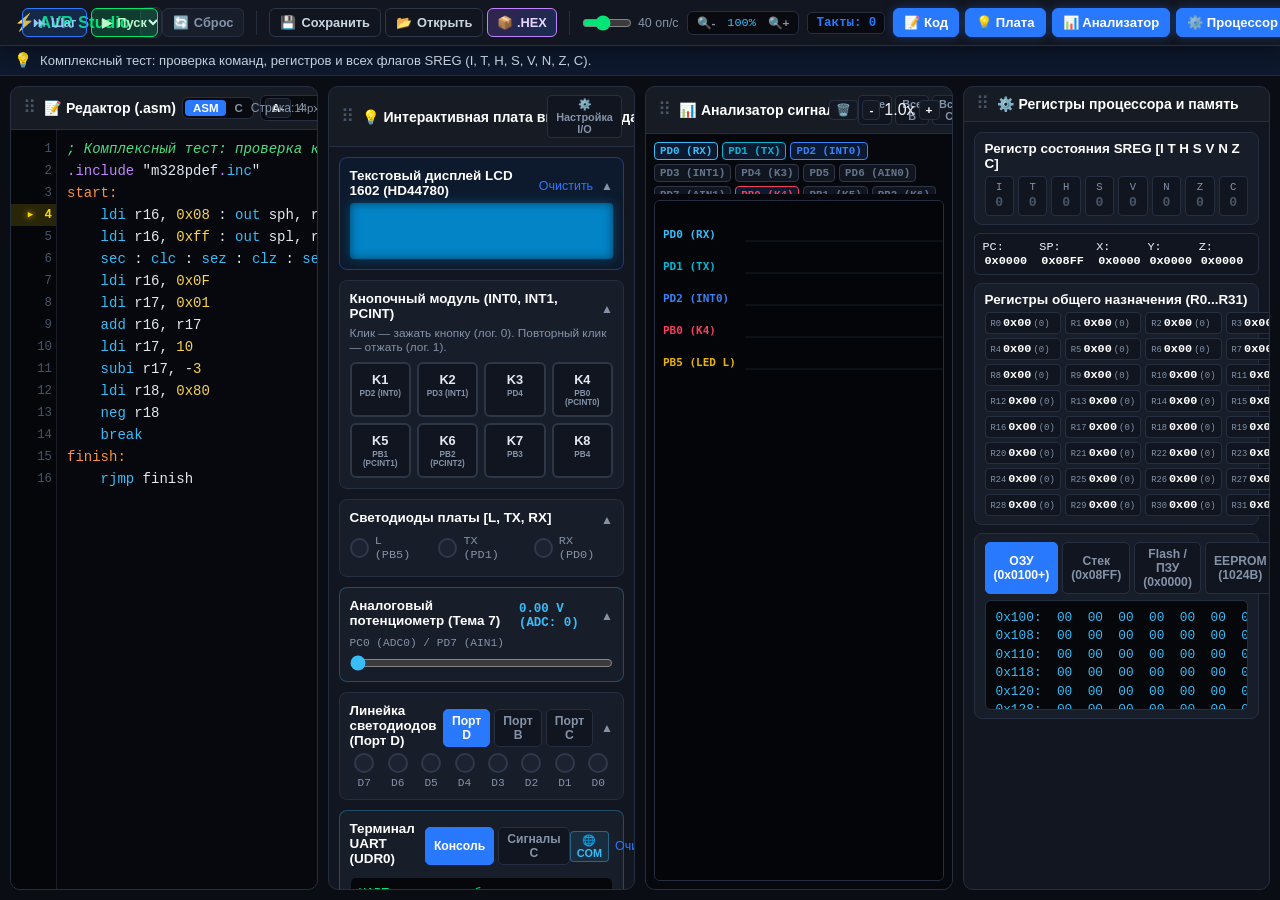
==== commit f46e371b: "Update index.html" ====
--- a/index.html
+++ b/index.html
@@ -20,9 +20,9 @@
                 <div class="select-wrapper">
                     <select id="exampleSelector" onchange="loadSelectedExample()">
                         <!-- Программы из Темы 6 (UART) -->
-                        <option value="c_uart_rx_led">⚡ C: Прием 'M' (USART_RX) ➔ Светодиод L (Тема 6)</option>
-                        <option value="asm_uart_tx_button">📝 ASM: Отправка '>' по кнопке INT0 (Тема 6)</option>
-                        <option value="asm_uart_flash_string">📝 ASM: Передача строки из Flash (LPM, UDRE) (Тема 6)</option>
+                        <option value="c_uart_rx_led">⚡ C: Прием 'M' (USART_RX) ➔ Светодиод L </option>
+                        <option value="asm_uart_tx_button">📝 ASM: Отправка '>' по кнопке INT0 </option>
+                        <option value="asm_uart_flash_string">📝 ASM: Передача строки из Flash (LPM, UDRE) (</option>
                         
                         <!-- Другие программы на C -->
                         <option value="c_interrupt_int0">⚡ C: Внешнее прерывание INT0 (Кнопка K1)</option>
--- a/style.css
+++ b/style.css
@@ -1,5 +1,5 @@
 /* =========================================================
-   1. ПЕРЕМЕННЫЕ И ОБЩИЕ СТИЛИ (ТЕМНАЯ ТЕМА С ЗУМОМ)
+   1. ПЕРЕМЕННЫЕ И ОБЩИЕ СТИЛИ
    ========================================================= */
 
 :root {
@@ -49,19 +49,21 @@
     overflow: hidden;
 }
 
+/* ИСПРАВЛЕННЫЙ ЗУМ: АВТОМАТИЧЕСКИ РАСТЯГИВАЕТСЯ НА ВЕСЬ ЭКРАН */
 .app-container {
     display: flex;
     flex-direction: column;
-    height: 100vh;
-    height: 100dvh;
-    width: 100vw;
+    width: calc(100vw / var(--app-zoom));
+    height: calc(100vh / var(--app-zoom));
+    height: calc(100dvh / var(--app-zoom));
     overflow: hidden;
     zoom: var(--app-zoom);
-    transition: zoom 0.15s ease-out;
+    transform-origin: top left;
+    transition: zoom 0.1s ease-out;
 }
 
 /* =========================================================
-   2. ШАПКА TOOLBAR (СТРОГО ОДНА ЛИНИЯ НА ПК)
+   2. ШАПКА TOOLBAR (СТРОГО ОДНА ЛИНИЯ)
    ========================================================= */
 
 .toolbar {
@@ -76,7 +78,7 @@
     flex-direction: row;
     align-items: center;
     justify-content: space-between;
-    gap: 10px;
+    gap: 8px;
     box-shadow: 0 4px 14px rgba(0, 0, 0, 0.45);
 }
 
@@ -98,7 +100,7 @@
 .logo span { color: var(--accent); }
 
 .select-wrapper {
-    max-width: 350px;
+    max-width: 320px;
 }
 .select-wrapper select {
     width: 100%;
@@ -107,7 +109,7 @@
     border: 1px solid var(--border-color);
     padding: 6px 10px; 
     border-radius: 6px; 
-    font-size: 0.83em; 
+    font-size: 0.82em; 
     outline: none; 
     cursor: pointer;
     text-overflow: ellipsis;
@@ -119,17 +121,31 @@
     align-items: center;
     gap: 8px;
     flex-shrink: 0;
+}
+
+.btn-group {
+    display: inline-flex;
+    align-items: center;
+    gap: 4px;
+}
+
+/* Разделитель между группами кнопок для защиты от случайного нажатия */
+.toolbar-divider {
+    width: 1px;
+    height: 24px;
+    background: var(--border-color);
+    margin: 0 4px;
 }
 
 .btn {
     background: var(--card-bg); 
     color: #fff; 
     border: 1px solid var(--border-color);
-    padding: 6px 12px; 
+    padding: 6px 10px; 
     border-radius: 6px; 
     cursor: pointer; 
     font-weight: 700; 
-    font-size: 0.82em;
+    font-size: 0.80em;
     display: inline-flex; 
     align-items: center; 
     gap: 5px; 
@@ -144,6 +160,31 @@
 .btn-run.running { background: rgba(255, 61, 0, 0.22); border-color: var(--accent-red); color: #ffab91; }
 .btn-reset { color: var(--text-muted); }
 
+.btn-file {
+    background: #11151f;
+    border-color: #2d3748;
+    color: #cbd5e1;
+}
+.btn-file:hover { border-color: var(--accent-blue); color: #fff; }
+
+/* Компактная кнопка .HEX в шапке */
+.btn-hex-top {
+    background: linear-gradient(135deg, rgba(168, 85, 247, 0.22), rgba(41, 121, 255, 0.22));
+    border: 1px solid var(--accent-purple);
+    color: #e9d5ff;
+    padding: 6px 9px;
+    border-radius: 6px;
+    font-size: 0.80em;
+    font-weight: 800;
+    cursor: pointer;
+    transition: all 0.15s ease;
+}
+.btn-hex-top:hover {
+    background: linear-gradient(135deg, rgba(168, 85, 247, 0.4), rgba(41, 121, 255, 0.4));
+    box-shadow: 0 0 10px rgba(192, 132, 252, 0.4);
+    color: #fff;
+}
+
 .speed-box {
     display: flex;
     align-items: center;
@@ -153,12 +194,11 @@
     user-select: none;
 }
 .speed-box input[type="range"] {
-    width: 55px;
+    width: 50px;
     accent-color: var(--accent);
     cursor: pointer;
 }
 
-/* Зум-контроллер в тулбаре */
 .zoom-box {
     display: flex;
     align-items: center;
@@ -184,7 +224,7 @@
     font-size: 0.74em;
     font-family: var(--font-mono);
     color: #38bdf8;
-    min-width: 38px;
+    min-width: 36px;
     text-align: center;
     cursor: pointer;
 }
@@ -280,7 +320,6 @@
     display: none !important;
 }
 
-/* Стили перетаскивания (Drag-and-Drop) */
 .slide-panel.dragging {
     opacity: 0.4;
     border: 2px dashed var(--accent-blue) !important;
@@ -303,9 +342,7 @@
     cursor: grab;
     user-select: none;
 }
-.slide-header:active {
-    cursor: grabbing;
-}
+.slide-header:active { cursor: grabbing; }
 .slide-header-left {
     display: flex;
     align-items: center;
@@ -319,9 +356,7 @@
     line-height: 1;
     margin-right: 2px;
 }
-.slide-header:hover .drag-handle {
-    color: var(--accent-blue);
-}
+.slide-header:hover .drag-handle { color: var(--accent-blue); }
 .slide-header h2 {
     font-size: 0.88em;
     font-weight: 700;
@@ -330,7 +365,7 @@
 }
 
 /* =========================================================
-   4. ПАНЕЛЬ 1: РЕДАКТОР, ДЕБАГГЕР И КНОПКА .HEX
+   4. РЕДАКТОР КОДА
    ========================================================= */
 
 .lang-switch-btns {
@@ -346,7 +381,7 @@
     color: var(--text-muted);
     font-size: 0.72em;
     font-weight: 800;
-    padding: 2px 7px;
+    padding: 2px 8px;
     border-radius: 4px;
     cursor: pointer;
 }
@@ -382,24 +417,6 @@
     cursor: pointer;
 }
 .btn-icon:hover { border-color: var(--accent-blue); }
-
-/* Специальная кнопка скачивания прошивки Intel HEX */
-.btn-hex {
-    background: linear-gradient(135deg, rgba(168, 85, 247, 0.25), rgba(41, 121, 255, 0.25));
-    border: 1px solid var(--accent-purple);
-    color: #e9d5ff;
-    padding: 2px 8px;
-    border-radius: 4px;
-    font-size: 0.72em;
-    font-weight: 800;
-    cursor: pointer;
-    transition: all 0.15s ease;
-}
-.btn-hex:hover {
-    background: linear-gradient(135deg, rgba(168, 85, 247, 0.4), rgba(41, 121, 255, 0.4));
-    box-shadow: 0 0 10px rgba(192, 132, 252, 0.4);
-    color: #fff;
-}
 
 .btn-mobile-tab {
     display: none;
@@ -432,7 +449,8 @@
     white-space: nowrap;
     overflow: hidden;
     text-overflow: ellipsis;
-    max-width: 140px;
+    min-width: 70px;
+    justify-content: flex-end;
 }
 .editor-status.has-error-text {
     color: #ff3d00 !important;
@@ -582,7 +600,7 @@
 .syn-type { color: var(--syn-type); }
 
 /* =========================================================
-   5. ПАНЕЛЬ 2: ИНТЕРАКТИВНАЯ ПЛАТА И СВОРАЧИВАНИЕ
+   5. ПАНЕЛЬ 2: ИНТЕРАКТИВНАЯ ПЛАТА
    ========================================================= */
 
 .board-scroll-area {
@@ -703,9 +721,7 @@
     color: #cbd5e1;
 }
 
-.analog-card {
-    border-color: rgba(56, 189, 248, 0.3) !important;
-}
+.analog-card { border-color: rgba(56, 189, 248, 0.3) !important; }
 .analog-val-badge {
     font-size: 0.78em;
     font-family: var(--font-mono);
@@ -735,11 +751,7 @@
     align-items: center;
     padding: 4px 0;
 }
-.single-led {
-    display: flex;
-    align-items: center;
-    gap: 6px;
-}
+.single-led { display: flex; align-items: center; gap: 6px; }
 .led-light {
     width: 20px;
     height: 20px;
@@ -800,10 +812,7 @@
     color: var(--text-muted);
 }
 
-/* Терминал UART (Сворачиваемый) */
-.uart-card {
-    border-color: rgba(56, 189, 248, 0.3) !important;
-}
+.uart-card { border-color: rgba(56, 189, 248, 0.3) !important; }
 .uart-header-left {
     display: flex;
     align-items: center;
@@ -930,9 +939,7 @@
     cursor: pointer;
     user-select: none;
 }
-.ch-badge.active {
-    background: rgba(41, 121, 255, 0.15);
-}
+.ch-badge.active { background: rgba(41, 121, 255, 0.15); }
 
 .canvas-scroll-wrapper {
     flex: 1 1 auto;
@@ -1033,27 +1040,106 @@
 }
 
 /* =========================================================
-   8. ПАНЕЛЬ 5: УМНЫЙ WATCH И ИНСТРУМЕНТЫ
+   8. ПАНЕЛЬ 5: ИНСТРУМЕНТЫ (СВОРАЧИВАЕМЫЕ КАРТОЧКИ)
    ========================================================= */
 
 .watch-header-bar {
     display: flex;
     justify-content: space-between;
     align-items: center;
-    margin-bottom: 6px;
 }
 .badge-subtle {
     font-size: 0.72em;
     font-family: var(--font-mono);
     color: var(--text-muted);
 }
+/* Кнопка "На всю высоту" ↕ */
+.btn-card-expand {
+    background: transparent;
+    border: 1px solid var(--border-color);
+    color: var(--text-muted);
+    font-size: 0.85em;
+    font-weight: bold;
+    padding: 1px 6px;
+    border-radius: 4px;
+    cursor: pointer;
+    line-height: 1.2;
+    transition: all 0.15s ease;
+}
+.btn-card-expand:hover {
+    color: #fff;
+    border-color: var(--accent-blue);
+    background: rgba(41, 121, 255, 0.15);
+    box-shadow: 0 0 8px rgba(41, 121, 255, 0.3);
+}
+
+/* Таблица Watch: теперь свободно растягивается вниз за правый нижний угол */
 .watch-table-wrapper {
-    max-height: 160px;
+    min-height: 140px;
+    height: 180px;
+    max-height: 80vh;
+    resize: vertical; /* РАЗРЕШАЕМ РАСТЯГИВАТЬ МЫШКОЙ */
     overflow-y: auto;
     border: 1px solid var(--border-color);
     border-radius: 6px;
     background: #060910;
-}
+    margin-top: 6px;
+}
+
+/* Инспектор: теперь свободно растягивается вниз за правый нижний угол */
+.inspector-code-box {
+    background: #05070b;
+    border: 1px solid var(--border-color);
+    border-radius: 6px;
+    font-family: var(--font-mono);
+    font-size: 0.80em;
+    min-height: 160px;
+    height: 240px;
+    max-height: 85vh;
+    resize: vertical; /* РАЗРЕШАЕМ РАСТЯГИВАТЬ МЫШКОЙ */
+    overflow-y: auto;
+    padding: 6px;
+    margin-top: 6px;
+}
+
+/* Стильный неоновый уголок растяжки в темно-синей гамме */
+.watch-table-wrapper::-webkit-resizer,
+.inspector-code-box::-webkit-resizer {
+    background: #1e293b;
+    outline: 2px solid var(--accent-blue);
+    border-radius: 2px;
+}
+
+/* ================= РЕЖИМ 100% НА ВСЮ КОЛОНКУ ================= */
+.tools-slide.has-maximized-card .board-card:not(.card-fullscreen-mode) {
+    display: none !important; /* Временно прячем соседей, давая 100% пространства */
+}
+
+.board-card.card-fullscreen-mode {
+    flex: 1 1 auto;
+    display: flex;
+    flex-direction: column;
+    height: 100% !important;
+    min-height: 0 !important;
+}
+
+.board-card.card-fullscreen-mode .card-collapsible-body {
+    flex: 1 1 auto;
+    display: flex;
+    flex-direction: column;
+    height: 100% !important;
+    min-height: 0 !important;
+}
+
+.board-card.card-fullscreen-mode .watch-table-wrapper,
+.board-card.card-fullscreen-mode .inspector-code-box {
+    flex: 1 1 auto;
+    height: 100% !important;
+    max-height: none !important;
+    resize: none !important; /* При полном развороте растянут до низа */
+}
+
+
 .watch-table {
     width: 100%;
     border-collapse: collapse;
@@ -1092,6 +1178,7 @@
     display: grid;
     grid-template-columns: repeat(3, 1fr);
     gap: 6px;
+    margin-top: 6px;
 }
 .converter-grid input {
     background: #080a0f;
@@ -1102,6 +1189,32 @@
     font-family: var(--font-mono);
     font-size: 0.8em;
     outline: none;
+}
+
+.inspector-row {
+    display: flex;
+    align-items: center;
+    gap: 6px;
+    padding: 2px 4px;
+    border-radius: 3px;
+    line-height: 1.5;
+}
+.inspector-row.is-current-pc {
+    background: rgba(255, 214, 0, 0.18);
+    border-left: 3px solid #ffd600;
+}
+.inspector-pc-arrow {
+    width: 14px;
+    color: #ffd600;
+    font-weight: bold;
+    text-align: center;
+}
+.inspector-addr {
+    color: #64748b;
+    min-width: 45px;
+}
+.inspector-code-text {
+    color: #e2e8f0;
 }
 
 /* =========================================================
@@ -1199,7 +1312,7 @@
 ::-webkit-scrollbar-track { background: transparent; }
 
 /* =========================================================
-   10. АДАПТИВНОСТЬ ДЛЯ СМАРТФОНОВ (< 900px)
+   10. АДАПТИВНОСТЬ (< 900px)
    ========================================================= */
 
 @media (max-width: 900px) {
@@ -1208,52 +1321,40 @@
         padding: 6px 8px;
         gap: 6px;
     }
-    
     .toolbar-left {
         width: 100%;
         justify-content: space-between;
     }
-    
     .select-wrapper {
         max-width: none;
         flex: 1;
     }
-    
     .toolbar-center {
         width: 100%;
         justify-content: space-between;
     }
-
     .btn-text { display: none; }
-    .btn { padding: 6px 10px; }
-    .speed-box input[type="range"] { width: 45px; }
-
+    .btn { padding: 6px 8px; }
+    .speed-box input[type="range"] { width: 40px; }
     .btn-mobile-tab { display: inline-block; }
-
     .nav-screens { width: 100%; }
     .nav-screen-btn {
         flex: 1;
         padding: 6px 4px;
         font-size: 0.78em;
     }
-
     .slider-track {
         padding: 4px;
         gap: 0;
     }
-
     .slide-panel {
         width: 100%;
         height: 100%;
         flex: 1 0 100%;
         border-radius: 6px;
     }
-
     .registers-grid {
         grid-template-columns: repeat(2, 1fr);
     }
-
-    .drag-handle {
-        display: none;
-    }
-}
+    .drag-handle { display: none; }
+}
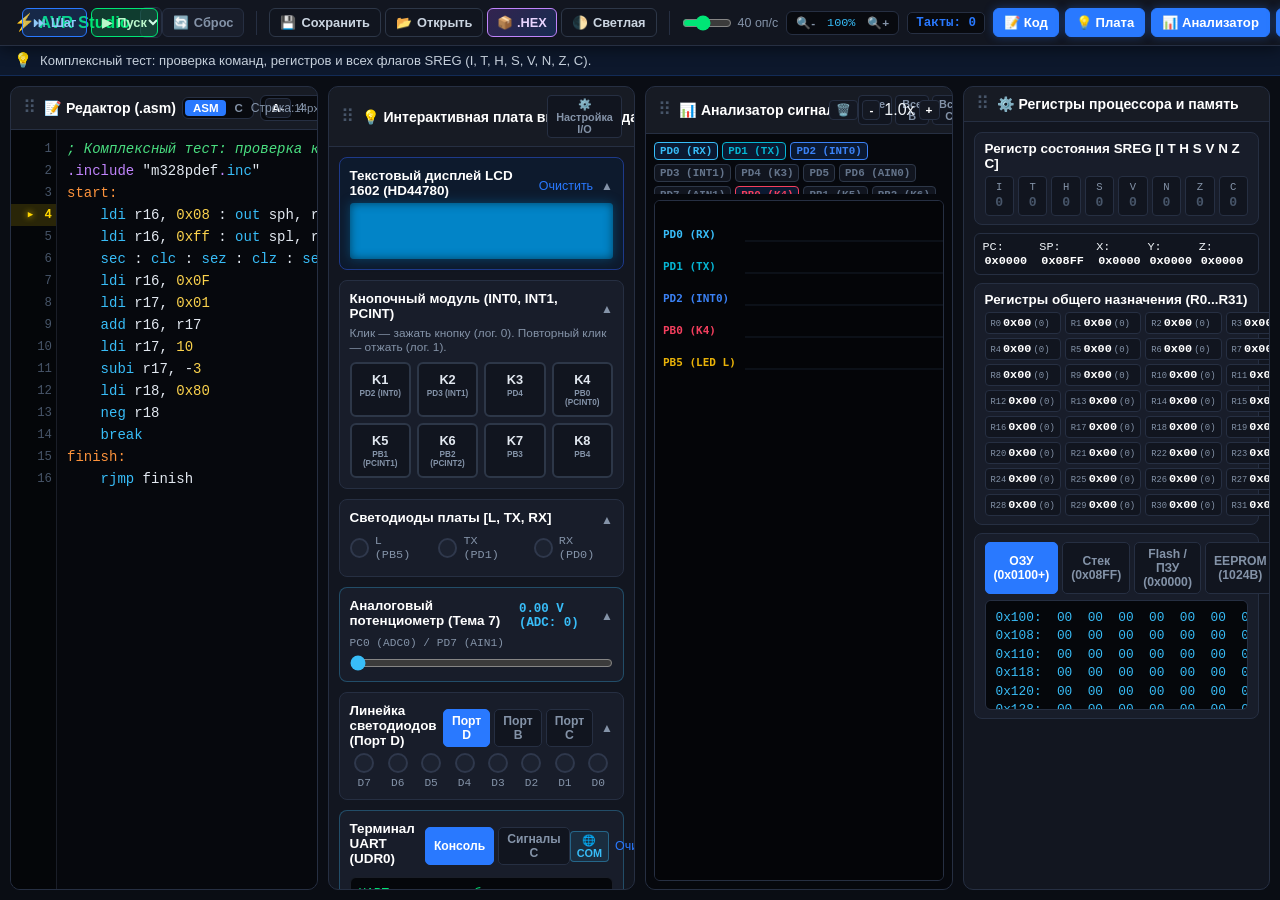
==== commit 6323b0ac: "Update index.html" ====
--- a/index.html
+++ b/index.html
@@ -69,8 +69,12 @@
                     <button type="button" class="btn btn-hex-top" onclick="exportIntelHex()" title="Скомпилировать и скачать файл прошивки Intel HEX (.hex)">
                         📦 .HEX
                     </button>
-                </div>
-
+                     <!-- КНОПКА СВЕТЛОЙ/ТЕМНОЙ ТЕМЫ -->
+                    <button type="button" class="btn btn-file" id="btnThemeToggle" onclick="toggleTheme()" title="Переключить тему (Светлая / Темная)">
+                        🌓 <span class="btn-text" id="btnThemeText">Светлая</span>
+                    </button>
+                </div>
+                
                 <div class="toolbar-divider"></div>
 
                 <!-- Скорость симуляции -->
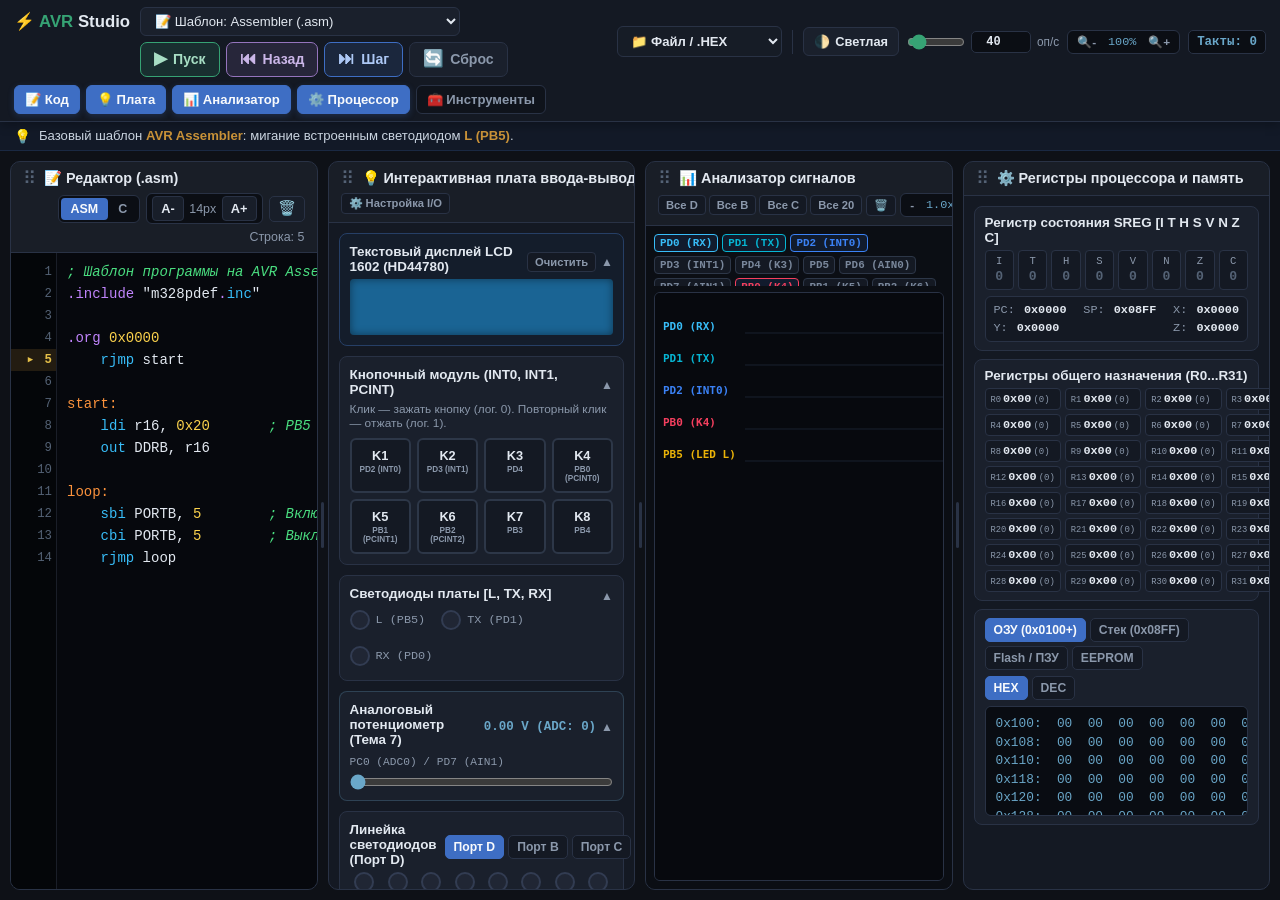
==== commit 918518cd: "Add files via upload" ====
--- a/index.html
+++ b/index.html
@@ -1,510 +1,475 @@
 <!DOCTYPE html>
 <html lang="ru">
 <head>
-    <meta charset="UTF-8">
-    <meta name="viewport" content="width=device-width, initial-scale=1.0, maximum-scale=2.0, user-scalable=yes">
-    <title>AVR ATmega328P Studio & Logic Analyzer</title>
-    <link rel="icon" type="image/svg+xml" href="data:image/svg+xml,%3Csvg xmlns='http://www.w3.org/2000/svg' viewBox='0 0 64 64'%3E%3Crect x='14' y='14' width='36' height='36' rx='4' fill='%231e293b' stroke='%2300e676' stroke-width='2'/%3E%3Ccircle cx='20' cy='20' r='2' fill='%2300e676'/%3E%3Ctext x='32' y='36' font-size='10' font-family='monospace' font-weight='bold' fill='%23f1f5f9' text-anchor='middle'%3EAVR%3C/text%3E%3Cpath d='M6 22h8M6 32h8M6 42h8M50 22h8M50 32h8M50 42h8M22 6v8M32 6v8M42 6v8M22 50v8M32 50v8M42 50v8' stroke='%2394a3b8' stroke-width='2' stroke-linecap='round'/%3E%3C/svg%3E">
-    <link rel="stylesheet" href="style.css">
+<meta charset="UTF-8">
+<meta name="viewport" content="width=device-width, initial-scale=1.0">
+<title>AVR ATmega328P Studio &amp; Logic Analyzer</title>
+<link rel="stylesheet" href="style.css">
 </head>
 <body>
-    <div class="app-container" id="appContainer">
-        
-        <!-- =========================================================
-             1. ВЕРХНЯЯ ШАПКА TOOLBAR
-             ========================================================= -->
-        <header class="toolbar" id="mainToolbar">
-            <!-- Левая зона: Логотип и выбор программы -->
-            <div class="toolbar-left">
-                <div class="logo">⚡ <span>AVR Studio</span></div>
-                <div class="select-wrapper">
-                    <select id="exampleSelector" onchange="loadSelectedExample()">
-                        <!-- Программы из Темы 6 (UART) -->
-                        <option value="c_uart_rx_led">⚡ C: Прием 'M' (USART_RX) ➔ Светодиод L </option>
-                        <option value="asm_uart_tx_button">📝 ASM: Отправка '>' по кнопке INT0 </option>
-                        <option value="asm_uart_flash_string">📝 ASM: Передача строки из Flash (LPM, UDRE) (</option>
-                        
-                        <!-- Другие программы на C -->
-                        <option value="c_interrupt_int0">⚡ C: Внешнее прерывание INT0 (Кнопка K1)</option>
-                        <option value="c_blink_counter">⚡ C: Мигающий светодиод L (Счетчик 800 000)</option>
-                        <option value="c_zadanie5">⚡ C: Кнопки-переключатели светодиодов (PD2..PD4)</option>
-                        <option value="c_example3">⚡ C: Кнопка включает светодиод L</option>
-                        
-                        <!-- Программы на ASM -->
-                        <option value="test_all" selected>📝 ASM: Комплексный тест: команды и флаги SREG</option>
-                        <option value="led_running">📝 ASM: Бегущий огонёк (Порт D)</option>
-                        <option value="uart_tx">📝 ASM: Отправка текста в терминал (UART)</option>
-                        <option value="sort_ram">📝 ASM: Сортировка массива в ОЗУ (0x0100)</option>
-                    </select>
+
+<div class="app-container">
+
+  <!-- ================= ШАПКА ================= -->
+  <header class="toolbar">
+    <div class="toolbar-left">
+      <div class="logo">⚡ <span>AVR</span> Studio</div>
+      <div class="toolbar-selector-col">
+        <div class="select-wrapper">
+          <select id="exampleSelector" onchange="loadSelectedExample()" title="Выбор начального шаблона">
+            <option value="tpl_asm">📝 Шаблон: Assembler (.asm)</option>
+            <option value="tpl_c">⚡ Шаблон: C (avr-gcc)</option>
+          </select>
+        </div>
+        <div class="sim-btn-group">
+          <button type="button" class="btn btn-run" id="btnRun" onclick="toggleRun()" title="Пуск / Пауза (F5)">
+            <span class="sim-icon" id="runIcon">▶</span> <span id="runText">Пуск</span>
+          </button>
+          <button type="button" class="btn btn-step-back" id="btnStepBack" onclick="cpuStepBack()" title="Шаг назад (Shift+F11)">
+            <span class="sim-icon">⏮</span> <span class="btn-text">Назад</span>
+          </button>
+          <button type="button" class="btn btn-step" id="btnStep" onclick="cpuStep()" title="Один шаг вперёд (F11)">
+            <span class="sim-icon">⏭</span> <span class="btn-text">Шаг</span>
+          </button>
+          <button type="button" class="btn btn-reset" id="btnReset" onclick="cpuReset()" title="Сброс симуляции">
+            <span class="sim-icon">🔄</span> <span class="btn-text">Сброс</span>
+          </button>
+        </div>
+      </div>
+    </div>
+
+    <div class="toolbar-center">
+      <div class="select-wrapper file-action-wrapper">
+        <select id="fileActionSelector" onchange="handleFileAction(this)" title="Открыть, сохранить или экспортировать .HEX">
+          <option value="">📁 Файл / .HEX</option>
+          <option value="open">📂 Открыть (.asm / .c)</option>
+          <option value="save">💾 Сохранить код</option>
+          <option value="hex">📦 Экспорт .HEX</option>
+        </select>
+        <input type="file" id="fileInput" accept=".asm,.c,.txt,.inc,.h" style="display:none" onchange="loadCodeFromFile(event)">
+      </div>
+
+      <div class="toolbar-divider"></div>
+
+      <button type="button" class="btn" onclick="toggleTheme()" title="Переключить кремовую / тёмную тему">
+        🌓 <span class="btn-text" id="btnThemeText">Светлая</span>
+      </button>
+
+      <div class="speed-box" title="Скорость симуляции (ползунок или ручной ввод)">
+        <input type="range" id="speedRange" min="1" max="400" value="40" oninput="updateSpeed(this.value)">
+        <input type="number" id="speedInput" class="speed-input" min="1" max="10000" value="40"
+               oninput="updateSpeedManual(this.value)" onchange="normalizeSpeedInput(this)" aria-label="Скорость процессора (оп/с)">
+        <span class="speed-unit">оп/с</span>
+      </div>
+
+      <div class="zoom-box">
+        <button type="button" class="btn-zoom" onclick="changeAppZoom(-0.1)" title="Уменьшить масштаб">🔍-</button>
+        <span id="zoomVal" onclick="resetAppZoom()" title="Сбросить масштаб к 100%">100%</span>
+        <button type="button" class="btn-zoom" onclick="changeAppZoom(0.1)" title="Увеличить масштаб">🔍+</button>
+      </div>
+
+      <div class="cycle-badge" id="cycleCounter">Такты: 0</div>
+    </div>
+
+    <nav class="nav-screens">
+      <button type="button" class="nav-screen-btn active" id="tabBtn_editor" onclick="togglePanel('editor')">📝 Код</button>
+      <button type="button" class="nav-screen-btn active" id="tabBtn_board" onclick="togglePanel('board')">💡 Плата</button>
+      <button type="button" class="nav-screen-btn active" id="tabBtn_analyzer" onclick="togglePanel('analyzer')">📊 Анализатор</button>
+      <button type="button" class="nav-screen-btn active" id="tabBtn_cpu" onclick="togglePanel('cpu')">⚙️ Процессор</button>
+      <button type="button" class="nav-screen-btn" id="tabBtn_tools" onclick="togglePanel('tools')">🧰 Инструменты</button>
+    </nav>
+  </header>
+
+  <!-- ================= ПОДСКАЗКА ================= -->
+  <div class="hint-banner" id="hintBanner">
+    <span class="hint-icon">💡</span>
+    <span class="hint-text" id="hintText">Инструкция к выбранному шаблону...</span>
+  </div>
+
+  <!-- ================= КОЛОНКИ ================= -->
+  <div class="slider-viewport">
+    <div class="slider-track" id="panelsTrack">
+
+      <!-- ---------- 1. РЕДАКТОР ---------- -->
+      <section class="slide-panel" id="panel_editor" data-panel-id="editor">
+        <div class="slide-header" draggable="true">
+          <div class="slide-header-left">
+            <span class="drag-handle">⠿</span>
+            <h2 id="editorTitle">📝 Редактор (.asm)</h2>
+          </div>
+          <div class="editor-tools">
+            <div class="lang-switch-btns">
+              <button type="button" class="lang-btn active" id="btnLangAsm" onclick="switchLanguageTab('asm')">ASM</button>
+              <button type="button" class="lang-btn" id="btnLangC" onclick="switchLanguageTab('c')">C</button>
+            </div>
+            <div class="font-size-btns">
+              <button type="button" class="btn-icon" onclick="changeFontSize(-1)" title="Уменьшить шрифт">A-</button>
+              <span id="fontSizeVal">14px</span>
+              <button type="button" class="btn-icon" onclick="changeFontSize(1)" title="Увеличить шрифт">A+</button>
+            </div>
+            <button type="button" class="btn-mobile-tab" id="mobileTabBtn" onclick="applyGhostCompletion()">⇥ Tab</button>
+            <button type="button" class="btn-clear-code" onclick="clearEditor()" title="Очистить редактор">🗑️</button>
+            <div class="editor-status"><span id="compilerStatus">Готов</span></div>
+          </div>
+        </div>
+        <div class="editor-wrapper">
+          <div class="line-gutter" id="lineGutter"></div>
+          <div class="editor-container">
+            <pre id="highlighting" aria-hidden="true"><code id="highlightingContent"></code></pre>
+            <div id="ghostOverlay"></div>
+            <textarea id="asmCode" spellcheck="false" autocomplete="off" autocorrect="off" autocapitalize="off"
+                      placeholder="Пишите код AVR Assembler или C..."></textarea>
+          </div>
+        </div>
+      </section>
+
+      <!-- ---------- 2. ПЛАТА ---------- -->
+      <section class="slide-panel" id="panel_board" data-panel-id="board">
+        <div class="slide-header" draggable="true">
+          <div class="slide-header-left">
+            <span class="drag-handle">⠿</span>
+            <h2>💡 Интерактивная плата ввода-вывода</h2>
+          </div>
+          <button type="button" class="btn-mini" onclick="openIoModal()">⚙️ Настройка I/O</button>
+        </div>
+
+        <div class="board-scroll-area">
+
+          <div class="board-card lcd-card" id="cardLcd">
+            <div class="card-collapsible-header" onclick="toggleCardCollapse('cardLcd')">
+              <div class="card-title">Текстовый дисплей LCD 1602 (HD44780)</div>
+              <div class="header-actions">
+                <button type="button" class="btn-mini" onclick="event.stopPropagation(); clearLcd()">Очистить</button>
+                <span class="collapse-icon" id="cardLcd_icon">▲</span>
+              </div>
+            </div>
+            <div class="card-collapsible-body">
+              <div class="lcd-screen">
+                <div class="lcd-line" id="lcdLine1">AVR Studio 1602 </div>
+                <div class="lcd-line" id="lcdLine2">Ready to work!  </div>
+              </div>
+            </div>
+          </div>
+
+          <div class="board-card" id="cardButtons">
+            <div class="card-collapsible-header" onclick="toggleCardCollapse('cardButtons')">
+              <div class="card-title">Кнопочный модуль (INT0, INT1, PCINT)</div>
+              <span class="collapse-icon" id="cardButtons_icon">▲</span>
+            </div>
+            <div class="card-collapsible-body">
+              <div class="board-note">Клик — зажать кнопку (лог. 0). Повторный клик — отжать (лог. 1).</div>
+              <div class="btn-matrix">
+                <button type="button" class="v-btn" id="vbtn_K1" onclick="toggleVButton('K1')">K1 <span>PD2 (INT0)</span></button>
+                <button type="button" class="v-btn" id="vbtn_K2" onclick="toggleVButton('K2')">K2 <span>PD3 (INT1)</span></button>
+                <button type="button" class="v-btn" id="vbtn_K3" onclick="toggleVButton('K3')">K3 <span>PD4</span></button>
+                <button type="button" class="v-btn" id="vbtn_K4" onclick="toggleVButton('K4')">K4 <span>PB0 (PCINT0)</span></button>
+                <button type="button" class="v-btn" id="vbtn_K5" onclick="toggleVButton('K5')">K5 <span>PB1 (PCINT1)</span></button>
+                <button type="button" class="v-btn" id="vbtn_K6" onclick="toggleVButton('K6')">K6 <span>PB2 (PCINT2)</span></button>
+                <button type="button" class="v-btn" id="vbtn_K7" onclick="toggleVButton('K7')">K7 <span>PB3</span></button>
+                <button type="button" class="v-btn" id="vbtn_K8" onclick="toggleVButton('K8')">K8 <span>PB4</span></button>
+              </div>
+            </div>
+          </div>
+
+          <div class="board-card custom-io-card" id="customIoCard" style="display:none">
+            <div class="card-title">Пользовательский модуль I/O</div>
+            <div class="custom-components-grid" id="customComponentsGrid"></div>
+          </div>
+
+          <div class="board-card" id="cardLeds">
+            <div class="card-collapsible-header" onclick="toggleCardCollapse('cardLeds')">
+              <div class="card-title">Светодиоды платы [L, TX, RX]</div>
+              <span class="collapse-icon" id="cardLeds_icon">▲</span>
+            </div>
+            <div class="card-collapsible-body">
+              <div class="board-leds-row">
+                <div class="single-led"><div class="led-light" id="ledPB5"></div><span class="led-label">L (PB5)</span></div>
+                <div class="single-led"><div class="led-light" id="ledTX"></div><span class="led-label">TX (PD1)</span></div>
+                <div class="single-led"><div class="led-light" id="ledRX"></div><span class="led-label">RX (PD0)</span></div>
+              </div>
+            </div>
+          </div>
+
+          <div class="board-card analog-card" id="cardAnalog">
+            <div class="card-collapsible-header" onclick="toggleCardCollapse('cardAnalog')">
+              <div class="card-title">Аналоговый потенциометр (Тема 7)</div>
+              <div class="header-actions">
+                <span class="analog-val-badge" id="potVoltageBadge">0.00 V (ADC: 0)</span>
+                <span class="collapse-icon" id="cardAnalog_icon">▲</span>
+              </div>
+            </div>
+            <div class="card-collapsible-body">
+              <div class="analog-slider-box">
+                <span class="analog-pin-tag">PC0 (ADC0) / PD7 (AIN1)</span>
+                <input type="range" id="potRange" min="0" max="1023" value="0" oninput="updatePotentiometer(this.value)">
+              </div>
+            </div>
+          </div>
+
+          <div class="board-card" id="cardLedBar">
+            <div class="card-collapsible-header" onclick="toggleCardCollapse('cardLedBar')">
+              <div class="card-title" id="ledPortTitle">Линейка светодиодов (Порт D)</div>
+              <div class="header-actions">
+                <div class="port-selector-btns">
+                  <button type="button" class="port-btn active" id="btnPortD" onclick="event.stopPropagation(); selectLedPort('D')">Порт D</button>
+                  <button type="button" class="port-btn" id="btnPortB" onclick="event.stopPropagation(); selectLedPort('B')">Порт B</button>
+                  <button type="button" class="port-btn" id="btnPortC" onclick="event.stopPropagation(); selectLedPort('C')">Порт C</button>
                 </div>
-            </div>
-
-            <!-- Центральная зона: Управление CPU + Файлы + Зум -->
-            <div class="toolbar-center">
-                <!-- Группа симуляции -->
-                <div class="btn-group">
-                    <button type="button" id="btnStep" class="btn btn-step" onclick="cpuStep()" title="Один шаг (F11)">
-                        <span>⏭</span> <span class="btn-text">Шаг</span>
-                    </button>
-                    <button type="button" id="btnRun" class="btn btn-run" onclick="toggleRun()" title="Пуск / Пауза">
-                        <span id="runIcon">▶</span> <span id="runText" class="btn-text">Пуск</span>
-                    </button>
-                    <button type="button" id="btnReset" class="btn btn-reset" onclick="cpuReset()" title="Сброс контроллера">
-                        <span>🔄</span> <span class="btn-text">Сброс</span>
-                    </button>
+                <span class="collapse-icon" id="cardLedBar_icon">▲</span>
+              </div>
+            </div>
+            <div class="card-collapsible-body">
+              <div class="led-bar">
+                <div class="led-col"><div class="led-light" id="ledPin7"></div><span class="led-bit-name" id="lblPin7">D7</span></div>
+                <div class="led-col"><div class="led-light" id="ledPin6"></div><span class="led-bit-name" id="lblPin6">D6</span></div>
+                <div class="led-col"><div class="led-light" id="ledPin5"></div><span class="led-bit-name" id="lblPin5">D5</span></div>
+                <div class="led-col"><div class="led-light" id="ledPin4"></div><span class="led-bit-name" id="lblPin4">D4</span></div>
+                <div class="led-col"><div class="led-light" id="ledPin3"></div><span class="led-bit-name" id="lblPin3">D3</span></div>
+                <div class="led-col"><div class="led-light" id="ledPin2"></div><span class="led-bit-name" id="lblPin2">D2</span></div>
+                <div class="led-col"><div class="led-light" id="ledPin1"></div><span class="led-bit-name" id="lblPin1">D1</span></div>
+                <div class="led-col"><div class="led-light" id="ledPin0"></div><span class="led-bit-name" id="lblPin0">D0</span></div>
+              </div>
+            </div>
+          </div>
+
+          <div class="board-card uart-card" id="cardUart">
+            <div class="card-collapsible-header" onclick="toggleCardCollapse('cardUart')">
+              <div class="uart-header-left">
+                <div class="card-title">Терминал UART (UDR0)</div>
+                <div class="port-selector-btns">
+                  <button type="button" class="port-btn active" id="btnTabUart" onclick="event.stopPropagation(); switchBoardBottomTab('uart')">Консоль</button>
+                  <button type="button" class="port-btn" id="btnTabExtraPins" onclick="event.stopPropagation(); switchBoardBottomTab('pins')">Сигналы C</button>
                 </div>
-
-                <!-- Разделитель с отступом от случайных кликов -->
-                <div class="toolbar-divider"></div>
-
-                <!-- Группа работы с файлами (перенесена наверх) -->
-                <div class="btn-group">
-                    <button type="button" class="btn btn-file" onclick="saveCodeToFile()" title="Сохранить исходный код на диск">
-                        💾 <span class="btn-text">Сохранить</span>
-                    </button>
-                    <button type="button" class="btn btn-file" onclick="document.getElementById('fileOpenerInput').click()" title="Открыть файл с диска">
-                        📂 <span class="btn-text">Открыть</span>
-                    </button>
-                    <input type="file" id="fileOpenerInput" style="display:none;" onchange="loadCodeFromFile(event)" accept=".c,.asm,.txt">
-                    <button type="button" class="btn btn-hex-top" onclick="exportIntelHex()" title="Скомпилировать и скачать файл прошивки Intel HEX (.hex)">
-                        📦 .HEX
-                    </button>
-                     <!-- КНОПКА СВЕТЛОЙ/ТЕМНОЙ ТЕМЫ -->
-                    <button type="button" class="btn btn-file" id="btnThemeToggle" onclick="toggleTheme()" title="Переключить тему (Светлая / Темная)">
-                        🌓 <span class="btn-text" id="btnThemeText">Светлая</span>
-                    </button>
+              </div>
+              <div class="header-actions">
+                <button type="button" class="btn-mini btn-serial-connect" id="btnWebSerial" onclick="event.stopPropagation(); connectRealWebSerial()">🌐 COM</button>
+                <button type="button" class="btn-mini" onclick="event.stopPropagation(); clearUart()">Очистить</button>
+                <span class="collapse-icon" id="cardUart_icon">▲</span>
+              </div>
+            </div>
+            <div class="card-collapsible-body">
+              <div id="viewUartConsole">
+                <div class="uart-console" id="uartTerminal">UART готов к работе...</div>
+                <div class="serial-send-row">
+                  <input type="text" id="serialInput" placeholder="Отправить символ/строку в UDR0..."
+                         onkeydown="if(event.key==='Enter') sendUartInput()">
+                  <button type="button" class="btn-mini" onclick="sendUartInput()">Отправить</button>
                 </div>
-                
-                <div class="toolbar-divider"></div>
-
-                <!-- Скорость симуляции -->
-                <div class="speed-box" title="Скорость симуляции">
-                    <input type="range" id="speedRange" min="1" max="100" value="40" oninput="updateSpeed(this.value)">
-                    <span id="speedVal">40 оп/с</span>
-                </div>
-
-                <!-- Масштабирование окна -->
-                <div class="zoom-box" title="Масштаб страницы">
-                    <button type="button" class="btn-zoom" onclick="changeAppZoom(-0.1)" title="Уменьшить масштаб">🔍-</button>
-                    <span id="zoomVal" onclick="resetAppZoom()" title="Клик — сброс к 100%">100%</span>
-                    <button type="button" class="btn-zoom" onclick="changeAppZoom(0.1)" title="Увеличить масштаб">🔍+</button>
-                </div>
-
-                <span class="cycle-badge" id="cycleCounter">Такты: 0</span>
-            </div>
-
-            <!-- Правая зона: Кнопки колонок -->
-            <nav class="nav-screens" id="panelNav">
-                <button type="button" class="nav-screen-btn active" id="tabBtn_editor" onclick="togglePanel('editor')">📝 Код</button>
-                <button type="button" class="nav-screen-btn active" id="tabBtn_board" onclick="togglePanel('board')">💡 Плата</button>
-                <button type="button" class="nav-screen-btn active" id="tabBtn_analyzer" onclick="togglePanel('analyzer')">📊 Анализатор</button>
-                <button type="button" class="nav-screen-btn active" id="tabBtn_cpu" onclick="togglePanel('cpu')">⚙️ Процессор</button>
-                <button type="button" class="nav-screen-btn" id="tabBtn_tools" onclick="togglePanel('tools')">🧰 Инструменты</button>
-            </nav>
-        </header>
-
-        <!-- Подсказка к выбранной программе -->
-        <div class="hint-banner" id="hintBanner">
-            <span class="hint-icon">💡</span>
-            <div class="hint-text" id="hintText">Инструкция к выбранному коду...</div>
-        </div>
-
-        <!-- =========================================================
-             2. ОСНОВНАЯ ЗОНА: 5 КОЛОНОК
-             ========================================================= -->
-        <main class="slider-viewport" id="sliderViewport">
-            <div class="slider-track" id="panelsTrack">
-                
-                <!-- ПАНЕЛЬ 1: РЕДАКТОР КОДА -->
-                <section class="slide-panel editor-slide" id="panel_editor" data-panel-id="editor">
-                    <div class="slide-header" draggable="true" title="Зажмите и перетащите для смены порядка колонок">
-                        <div class="slide-header-left">
-                            <span class="drag-handle" title="Перетащить колонку">⠿</span>
-                            <h2 id="editorTitle">📝 Редактор (.asm)</h2>
-                            
-                            <!-- Переключатель ASM и C (C->ASM убрана в инструменты) -->
-                            <div class="lang-switch-btns">
-                                <button type="button" class="lang-btn active" id="btnLangAsm" onclick="switchLanguageTab('asm')">ASM</button>
-                                <button type="button" class="lang-btn" id="btnLangC" onclick="switchLanguageTab('c')">C</button>
-                            </div>
-
-                            <!-- Размер шрифта редактора -->
-                            <div class="font-size-btns">
-                                <button type="button" class="btn-icon" onclick="changeFontSize(-1)">A-</button>
-                                <span id="fontSizeVal">14px</span>
-                                <button type="button" class="btn-icon" onclick="changeFontSize(1)">A+</button>
-                            </div>
-
-                            <button type="button" class="btn-mobile-tab" id="mobileTabBtn" onclick="applyGhostCompletion()" title="Применить автодополнение">⇥ Tab</button>
-                            <button type="button" class="btn-clear-code" onclick="clearEditor()" title="Очистить редактор">🗑️</button>
-                        </div>
-                        <div class="editor-status" id="editorStatusBar">
-                            <span id="compilerStatus">Готов</span>
-                        </div>
-                    </div>
-                    <div class="editor-wrapper">
-                        <div class="line-gutter" id="lineGutter"></div>
-                        <div class="editor-container">
-                            <pre id="highlighting" aria-hidden="true"><code id="highlightingContent"></code></pre>
-                            <div id="ghostOverlay" aria-hidden="true"></div>
-                            <textarea id="asmCode" wrap="off" autocapitalize="off" autocomplete="off" autocorrect="off" spellcheck="false" placeholder="Пишите код AVR ASM или C..."></textarea>
-                        </div>
-                    </div>
-                </section>
-
-                <!-- ПАНЕЛЬ 2: ИНТЕРАКТИВНАЯ ПЛАТА -->
-                <section class="slide-panel board-slide" id="panel_board" data-panel-id="board">
-                    <div class="slide-header" draggable="true" title="Зажмите и перетащите для смены порядка колонок">
-                        <div class="slide-header-left">
-                            <span class="drag-handle" title="Перетащить колонку">⠿</span>
-                            <h2>💡 Интерактивная плата ввода-вывода</h2>
-                        </div>
-                        <button type="button" class="btn-mini btn-io-settings" onclick="openIoModal()">⚙️ Настройка I/O</button>
-                    </div>
-                    <div class="board-scroll-area">
-                        <!-- 1. Текстовый дисплей LCD 1602 -->
-                        <div class="board-card lcd-card" id="card_lcd">
-                            <div class="card-collapsible-header" onclick="toggleCardCollapse('card_lcd')">
-                                <div class="card-title">Текстовый дисплей LCD 1602 (HD44780)</div>
-                                <div style="display:flex; gap:8px; align-items:center;">
-                                    <button type="button" class="btn-link" onclick="event.stopPropagation(); clearLcd()">Очистить</button>
-                                    <span class="collapse-icon" id="card_lcd_icon">▲</span>
-                                </div>
-                            </div>
-                            <div class="card-collapsible-body">
-                                <div class="lcd-screen">
-                                    <div class="lcd-line" id="lcdLine1">AVR Studio 1602 </div>
-                                    <div class="lcd-line" id="lcdLine2">Ready to work!  </div>
-                                </div>
-                            </div>
-                        </div>
-
-                        <!-- 2. Кнопочный модуль K1..K8 -->
-                        <div class="board-card" id="card_buttons">
-                            <div class="card-collapsible-header" onclick="toggleCardCollapse('card_buttons')">
-                                <div class="card-title">Кнопочный модуль (INT0, INT1, PCINT)</div>
-                                <span class="collapse-icon" id="card_buttons_icon">▲</span>
-                            </div>
-                            <div class="card-collapsible-body">
-                                <p class="board-note">Клик — зажать кнопку (лог. 0). Повторный клик — отжать (лог. 1).</p>
-                                <div class="btn-matrix" id="defaultBtnMatrix">
-                                    <button type="button" class="v-btn" id="vbtn_K1" onclick="toggleVButton('K1')">K1 <span>PD2 (INT0)</span></button>
-                                    <button type="button" class="v-btn" id="vbtn_K2" onclick="toggleVButton('K2')">K2 <span>PD3 (INT1)</span></button>
-                                    <button type="button" class="v-btn" id="vbtn_K3" onclick="toggleVButton('K3')">K3 <span>PD4</span></button>
-                                    <button type="button" class="v-btn" id="vbtn_K4" onclick="toggleVButton('K4')">K4 <span>PB0 (PCINT0)</span></button>
-                                    <button type="button" class="v-btn" id="vbtn_K5" onclick="toggleVButton('K5')">K5 <span>PB1 (PCINT1)</span></button>
-                                    <button type="button" class="v-btn" id="vbtn_K6" onclick="toggleVButton('K6')">K6 <span>PB2 (PCINT2)</span></button>
-                                    <button type="button" class="v-btn" id="vbtn_K7" onclick="toggleVButton('K7')">K7 <span>PB3</span></button>
-                                    <button type="button" class="v-btn" id="vbtn_K8" onclick="toggleVButton('K8')">K8 <span>PB4</span></button>
-                                </div>
-                            </div>
-                        </div>
-
-                        <!-- 3. Пользовательские компоненты -->
-                        <div class="board-card custom-io-card" id="customIoCard" style="display: none;">
-                            <div class="card-title" style="color: var(--accent-gold);">Пользовательский модуль I/O</div>
-                            <div class="custom-components-grid" id="customComponentsGrid"></div>
-                        </div>
-
-                        <!-- 4. Светодиоды платы -->
-                        <div class="board-card" id="card_leds">
-                            <div class="card-collapsible-header" onclick="toggleCardCollapse('card_leds')">
-                                <div class="card-title">Светодиоды платы [L, TX, RX]</div>
-                                <span class="collapse-icon" id="card_leds_icon">▲</span>
-                            </div>
-                            <div class="card-collapsible-body">
-                                <div class="board-leds-row">
-                                    <div class="single-led"><div class="led-light" id="ledPB5"></div><span class="led-label">L (PB5)</span></div>
-                                    <div class="single-led"><div class="led-light" id="ledTX"></div><span class="led-label">TX (PD1)</span></div>
-                                    <div class="single-led"><div class="led-light" id="ledRX"></div><span class="led-label">RX (PD0)</span></div>
-                                </div>
-                            </div>
-                        </div>
-
-                        <!-- 5. Аналоговый потенциометр -->
-                        <div class="board-card analog-card" id="card_pot">
-                            <div class="card-collapsible-header" onclick="toggleCardCollapse('card_pot')">
-                                <div class="card-title">Аналоговый потенциометр (Тема 7)</div>
-                                <div style="display:flex; gap:8px; align-items:center;">
-                                    <span class="analog-val-badge" id="potVoltageBadge">0.00 V (ADC: 0)</span>
-                                    <span class="collapse-icon" id="card_pot_icon">▲</span>
-                                </div>
-                            </div>
-                            <div class="card-collapsible-body">
-                                <div class="analog-slider-box">
-                                    <span class="analog-pin-tag">PC0 (ADC0) / PD7 (AIN1)</span>
-                                    <input type="range" id="potentiometerRange" min="0" max="1023" value="0" step="1" oninput="updatePotentiometer(this.value)">
-                                </div>
-                            </div>
-                        </div>
-
-                        <!-- 6. Линейка портов -->
-                        <div class="board-card" id="card_port_leds">
-                            <div class="card-collapsible-header" onclick="toggleCardCollapse('card_port_leds')">
-                                <div class="card-title" id="ledPortTitle">Линейка светодиодов (Порт D)</div>
-                                <div style="display:flex; gap:8px; align-items:center;">
-                                    <div class="port-selector-btns" onclick="event.stopPropagation()">
-                                        <button type="button" class="port-btn active" id="btnPortD" onclick="selectLedPort('D')">Порт D</button>
-                                        <button type="button" class="port-btn" id="btnPortB" onclick="selectLedPort('B')">Порт B</button>
-                                        <button type="button" class="port-btn" id="btnPortC" onclick="selectLedPort('C')">Порт C</button>
-                                    </div>
-                                    <span class="collapse-icon" id="card_port_leds_icon">▲</span>
-                                </div>
-                            </div>
-                            <div class="card-collapsible-body">
-                                <div class="led-bar" id="portLedsBar">
-                                    <div class="led-col"><div class="led-light" id="ledPin7"></div><span class="led-bit-name" id="lblPin7">D7</span></div>
-                                    <div class="led-col"><div class="led-light" id="ledPin6"></div><span class="led-bit-name" id="lblPin6">D6</span></div>
-                                    <div class="led-col"><div class="led-light" id="ledPin5"></div><span class="led-bit-name" id="lblPin5">D5</span></div>
-                                    <div class="led-col"><div class="led-light" id="ledPin4"></div><span class="led-bit-name" id="lblPin4">D4</span></div>
-                                    <div class="led-col"><div class="led-light" id="ledPin3"></div><span class="led-bit-name" id="lblPin3">D3</span></div>
-                                    <div class="led-col"><div class="led-light" id="ledPin2"></div><span class="led-bit-name" id="lblPin2">D2</span></div>
-                                    <div class="led-col"><div class="led-light" id="ledPin1"></div><span class="led-bit-name" id="lblPin1">D1</span></div>
-                                    <div class="led-col"><div class="led-light" id="ledPin0"></div><span class="led-bit-name" id="lblPin0">D0</span></div>
-                                </div>
-                            </div>
-                        </div>
-
-                        <!-- 7. Терминал UART -->
-                        <div class="board-card uart-card" id="card_uart">
-                            <div class="card-collapsible-header" onclick="toggleCardCollapse('card_uart')">
-                                <div class="uart-header-left">
-                                    <div class="card-title">Терминал UART (UDR0)</div>
-                                    <div class="port-selector-btns" onclick="event.stopPropagation()">
-                                        <button type="button" class="port-btn active" id="btnTabUart" onclick="switchBoardBottomTab('uart')">Консоль</button>
-                                        <button type="button" class="port-btn" id="btnTabExtraPins" onclick="switchBoardBottomTab('extra')">Сигналы C</button>
-                                    </div>
-                                </div>
-                                <div style="display:flex; gap:6px; align-items:center;" onclick="event.stopPropagation()">
-                                    <button type="button" class="btn-mini btn-serial-connect" id="btnWebSerial" onclick="connectRealWebSerial()">🌐 COM</button>
-                                    <button type="button" class="btn-link" onclick="clearUart()">Очистить</button>
-                                    <span class="collapse-icon" id="card_uart_icon">▲</span>
-                                </div>
-                            </div>
-                            <div class="card-collapsible-body">
-                                <div id="viewUartConsole">
-                                    <pre class="uart-console" id="uartTerminal">UART готов к работе...</pre>
-                                    <div class="serial-send-row">
-                                        <input type="text" id="serialInput" placeholder="Отправить символ/строку в UDR0..." onkeydown="if(event.key==='Enter') sendUartInput()">
-                                        <button type="button" class="btn btn-step" onclick="sendUartInput()">Отправить</button>
-                                    </div>
-                                </div>
-                                <div id="viewExtraPins" style="display: none;">
-                                    <div class="extra-pins-grid" id="extraPinsGrid"></div>
-                                </div>
-                            </div>
-                        </div>
-                    </div>
-                </section>
-
-                <!-- ПАНЕЛЬ 3: ЛОГИЧЕСКИЙ АНАЛИЗАТОР -->
-                <section class="slide-panel analyzer-slide" id="panel_analyzer" data-panel-id="analyzer">
-                    <div class="slide-header" draggable="true" title="Зажмите и перетащите для смены порядка колонок">
-                        <div class="slide-header-left">
-                            <span class="drag-handle" title="Перетащить колонку">⠿</span>
-                            <h2>📊 Анализатор сигналов</h2>
-                            <div class="quick-ch-btns">
-                                <button type="button" class="btn-mini" onclick="selectChannelPreset('d')">Все D</button>
-                                <button type="button" class="btn-mini" onclick="selectChannelPreset('b')">Все B</button>
-                                <button type="button" class="btn-mini" onclick="selectChannelPreset('c')">Все C</button>
-                                <button type="button" class="btn-mini" onclick="selectChannelPreset('all')">Все 20</button>
-                            </div>
-                        </div>
-                        <div class="analyzer-controls">
-                            <button type="button" class="btn-icon" onclick="clearAnalyzer()" title="Очистить график">🗑️</button>
-                            <button type="button" class="btn-icon" onclick="zoomAnalyzer(-1)" title="Отдалить">-</button>
-                            <span id="analyzerZoomVal">1.0x</span>
-                            <button type="button" class="btn-icon" onclick="zoomAnalyzer(1)" title="Приблизить">+</button>
-                        </div>
-                    </div>
-                    <div class="analyzer-body">
-                        <div class="analyzer-channel-selector" id="analyzerChannelSelector"></div>
-                        <div class="canvas-scroll-wrapper" id="canvasWrapper">
-                            <canvas id="logicCanvas"></canvas>
-                        </div>
-                    </div>
-                </section>
-
-                <!-- ПАНЕЛЬ 4: РЕГИСТРЫ CPU И ПАМЯТЬ -->
-                <section class="slide-panel cpu-slide" id="panel_cpu" data-panel-id="cpu">
-                    <div class="slide-header" draggable="true" title="Зажмите и перетащите для смены порядка колонок">
-                        <div class="slide-header-left">
-                            <span class="drag-handle" title="Перетащить колонку">⠿</span>
-                            <h2>⚙️ Регистры процессора и память</h2>
-                        </div>
-                    </div>
-                    <div class="cpu-scroll-area">
-                        <div class="cpu-subcard">
-                            <div class="card-title">Регистр состояния SREG [I T H S V N Z C]</div>
-                            <div class="flags-grid" id="flagsGrid"></div>
-                        </div>
-
-                        <div class="pointers-bar">
-                            <div class="ptr">PC: <b id="valPC">0x0000</b></div>
-                            <div class="ptr">SP: <b id="valSP">0x08FF</b></div>
-                            <div class="ptr">X: <b id="valX">0x0000</b></div>
-                            <div class="ptr">Y: <b id="valY">0x0000</b></div>
-                            <div class="ptr">Z: <b id="valZ">0x0000</b></div>
-                        </div>
-
-                        <div class="cpu-subcard">
-                            <div class="card-title">Регистры общего назначения (R0...R31)</div>
-                            <div class="registers-grid" id="registersGrid"></div>
-                        </div>
-
-                        <div class="cpu-subcard mem-card-expanded">
-                            <div class="mem-toolbar-header">
-                                <div class="port-selector-btns">
-                                    <button type="button" class="port-btn active" id="btnMemRAM" onclick="setMemView('ram')">ОЗУ (0x0100+)</button>
-                                    <button type="button" class="port-btn" id="btnMemStack" onclick="setMemView('stack')">Стек (0x08FF)</button>
-                                    <button type="button" class="port-btn" id="btnMemFlash" onclick="setMemView('flash')">Flash / ПЗУ (0x0000)</button>
-                                    <button type="button" class="port-btn" id="btnMemEEPROM" onclick="setMemView('eeprom')">EEPROM (1024B)</button>
-                                </div>
-                                <div class="port-selector-btns">
-                                    <button type="button" class="port-btn active" id="btnFmtHex" onclick="setMemFormat('hex')">HEX</button>
-                                    <button type="button" class="port-btn" id="btnFmtDec" onclick="setMemFormat('dec')">DEC</button>
-                                </div>
-                            </div>
-                            <pre class="dump-view-wide" id="memDumpView"></pre>
-                        </div>
-                    </div>
-                </section>
-
-                <!-- ПАНЕЛЬ 5: ДОПОЛНИТЕЛЬНЫЕ ИНСТРУМЕНТЫ (СВОРАЧИВАЕМЫЕ КАРТОЧКИ) -->
-                <section class="slide-panel tools-slide panel-hidden" id="panel_tools" data-panel-id="tools">
-                    <div class="slide-header" draggable="true" title="Зажмите и перетащите для смены порядка колонок">
-                        <div class="slide-header-left">
-                            <span class="drag-handle" title="Перетащить колонку">⠿</span>
-                            <h2>🧰 Дополнительные инструменты</h2>
-                        </div>
-                    </div>
-                    <div class="cpu-scroll-area">
-                        <!-- 1. Умный Watch (Сворачиваемый) -->
-                        <div class="board-card" id="card_watch">
-                            <div class="card-collapsible-header" onclick="toggleCardCollapse('card_watch')">
-                                <div class="watch-header-bar" style="width:100%; margin-bottom:0;">
-                                    <div class="card-title">Умный Watch (переменные C / регистры ASM)</div>
-                                    <div style="display:flex; gap:8px; align-items:center;">
-                                        <span class="badge-subtle" id="watchVarsCount">Переменных: 0</span>
-                                        <span class="collapse-icon" id="card_watch_icon">▲</span>
-                                    </div>
-                                </div>
-                            </div>
-                            <div class="card-collapsible-body">
-                                <div class="watch-table-wrapper">
-                                    <table class="watch-table">
-                                        <thead>
-                                            <tr>
-                                                <th>Имя</th>
-                                                <th>Тип</th>
-                                                <th>Значение</th>
-                                                <th>HEX</th>
-                                                <th>BIN</th>
-                                                <th>Размещение</th>
-                                            </tr>
-                                        </thead>
-                                        <tbody id="watchTableBody"></tbody>
-                                    </table>
-                                </div>
-                            </div>
-                        </div>
-
-                        <!-- 2. Калькулятор систем счисления (Сворачиваемый) -->
-                        <div class="board-card" id="card_calc">
-                            <div class="card-collapsible-header" onclick="toggleCardCollapse('card_calc')">
-                                <div class="card-title">Калькулятор систем счисления (DEC / HEX / BIN)</div>
-                                <span class="collapse-icon" id="card_calc_icon">▲</span>
-                            </div>
-                            <div class="card-collapsible-body">
-                                <div class="converter-grid">
-                                    <input type="text" id="convDec" placeholder="DEC (255)" oninput="onConverterInput('dec')">
-                                    <input type="text" id="convHex" placeholder="HEX (0xFF)" oninput="onConverterInput('hex')">
-                                    <input type="text" id="convBin" placeholder="BIN (0b11111111)" oninput="onConverterInput('bin')">
-                                </div>
-                            </div>
-                        </div>
-
-                        <!-- 3. Инспектор Си ➔ Ассемблер с подсветкой и стрелкой PC (Сворачиваемый) -->
-                        <div class="board-card" id="card_inspector">
-                            <div class="card-collapsible-header" onclick="toggleCardCollapse('card_inspector')">
-                                <div class="card-title">Инспектор Си ➔ Ассемблер (с текущей строкой PC)</div>
-                                <span class="collapse-icon" id="card_inspector_icon">▲</span>
-                            </div>
-                            <div class="card-collapsible-body">
-                                <div class="inspector-code-box" id="asmInspectorCode">
-                                    <!-- Генерируется динамически с подсветкой синтаксиса -->
-                                </div>
-                            </div>
-                        </div>
-                    </div>
-                </section>
-
-            </div>
-        </main>
+              </div>
+              <div id="viewExtraPins" style="display:none">
+                <div class="extra-pins-grid" id="extraPinsGrid"></div>
+              </div>
+            </div>
+          </div>
+
+        </div>
+      </section>
+
+      <!-- ---------- 3. АНАЛИЗАТОР ---------- -->
+      <section class="slide-panel analyzer-slide" id="panel_analyzer" data-panel-id="analyzer">
+        <div class="slide-header" draggable="true">
+          <div class="slide-header-left">
+            <span class="drag-handle">⠿</span>
+            <h2>📊 Анализатор сигналов</h2>
+          </div>
+          <div class="analyzer-controls">
+            <div class="quick-ch-btns">
+              <button type="button" class="btn-mini" onclick="selectChannelPreset('d')">Все D</button>
+              <button type="button" class="btn-mini" onclick="selectChannelPreset('b')">Все B</button>
+              <button type="button" class="btn-mini" onclick="selectChannelPreset('c')">Все C</button>
+              <button type="button" class="btn-mini" onclick="selectChannelPreset('all')">Все 20</button>
+            </div>
+            <button type="button" class="btn-mini" onclick="clearAnalyzer()" title="Очистить историю">🗑️</button>
+            <div class="zoom-box">
+              <button type="button" class="btn-zoom" onclick="zoomAnalyzer(-1)">-</button>
+              <span id="analyzerZoomVal">1.0x</span>
+              <button type="button" class="btn-zoom" onclick="zoomAnalyzer(1)">+</button>
+            </div>
+          </div>
+        </div>
+        <div class="analyzer-body">
+          <div class="analyzer-channel-selector" id="analyzerChannelSelector"></div>
+          <div class="canvas-scroll-wrapper" id="canvasWrapper">
+            <canvas id="logicCanvas"></canvas>
+          </div>
+        </div>
+      </section>
+
+      <!-- ---------- 4. ПРОЦЕССОР ---------- -->
+      <section class="slide-panel" id="panel_cpu" data-panel-id="cpu">
+        <div class="slide-header" draggable="true">
+          <div class="slide-header-left">
+            <span class="drag-handle">⠿</span>
+            <h2>⚙️ Регистры процессора и память</h2>
+          </div>
+        </div>
+        <div class="cpu-scroll-area">
+
+          <div class="cpu-subcard">
+            <div class="card-title">Регистр состояния SREG [I T H S V N Z C]</div>
+            <div class="flags-grid" id="flagsGrid"></div>
+            <div class="pointers-bar" style="margin-top:6px">
+              <span class="ptr">PC: <b id="valPC">0x0000</b></span>
+              <span class="ptr">SP: <b id="valSP">0x08FF</b></span>
+              <span class="ptr">X: <b id="valX">0x0000</b></span>
+              <span class="ptr">Y: <b id="valY">0x0000</b></span>
+              <span class="ptr">Z: <b id="valZ">0x0000</b></span>
+            </div>
+          </div>
+
+          <div class="cpu-subcard">
+            <div class="card-title">Регистры общего назначения (R0...R31)</div>
+            <div class="registers-grid" id="registersGrid"></div>
+          </div>
+
+          <div class="cpu-subcard mem-card-expanded">
+            <div class="mem-toolbar-header">
+              <div class="port-selector-btns">
+                <button type="button" class="port-btn active" id="btnMemRAM" onclick="setMemView('ram')">ОЗУ (0x0100+)</button>
+                <button type="button" class="port-btn" id="btnMemStack" onclick="setMemView('stack')">Стек (0x08FF)</button>
+                <button type="button" class="port-btn" id="btnMemFlash" onclick="setMemView('flash')">Flash / ПЗУ</button>
+                <button type="button" class="port-btn" id="btnMemEEPROM" onclick="setMemView('eeprom')">EEPROM</button>
+              </div>
+              <div class="port-selector-btns">
+                <button type="button" class="port-btn active" id="btnFmtHex" onclick="setMemFormat('hex')">HEX</button>
+                <button type="button" class="port-btn" id="btnFmtDec" onclick="setMemFormat('dec')">DEC</button>
+              </div>
+            </div>
+            <div class="dump-view-wide" id="memDumpView"></div>
+          </div>
+
+        </div>
+      </section>
+
+      <!-- ---------- 5. ИНСТРУМЕНТЫ ---------- -->
+      <section class="slide-panel tools-slide panel-hidden" id="panel_tools" data-panel-id="tools">
+        <div class="slide-header" draggable="true">
+          <div class="slide-header-left">
+            <span class="drag-handle">⠿</span>
+            <h2>🧰 Дополнительные инструменты</h2>
+          </div>
+        </div>
+        <div class="board-scroll-area">
+
+          <div class="board-card" id="cardWatch">
+            <div class="card-collapsible-header" onclick="toggleCardCollapse('cardWatch')">
+              <div class="watch-header-bar" style="flex:1">
+                <div class="card-title">Умный Watch (переменные C / регистры ASM)</div>
+                <span class="badge-subtle" id="watchVarsCount">Переменных: 0</span>
+              </div>
+              <div class="header-actions">
+                <button type="button" class="btn-card-expand" id="btnMax_cardWatch"
+                        onclick="event.stopPropagation(); toggleCardFullscreen('cardWatch')"
+                        title="Развернуть на всю колонку">↕</button>
+                <span class="collapse-icon" id="cardWatch_icon">▲</span>
+              </div>
+            </div>
+            <div class="card-collapsible-body">
+              <div class="watch-table-wrapper">
+                <table class="watch-table">
+                  <thead>
+                    <tr><th>Имя</th><th>Тип</th><th>Значение</th><th>HEX</th><th>BIN</th><th>Размещение</th></tr>
+                  </thead>
+                  <tbody id="watchTableBody"></tbody>
+                </table>
+              </div>
+            </div>
+          </div>
+
+          <div class="board-card" id="cardConverter">
+            <div class="card-collapsible-header" onclick="toggleCardCollapse('cardConverter')">
+              <div class="card-title">Калькулятор систем счисления (DEC / HEX / BIN)</div>
+              <span class="collapse-icon" id="cardConverter_icon">▲</span>
+            </div>
+            <div class="card-collapsible-body">
+              <div class="converter-grid">
+                <input type="text" id="convDec" value="0" oninput="onConverterInput('dec')" placeholder="DEC" aria-label="Десятичное">
+                <input type="text" id="convHex" value="0x0" oninput="onConverterInput('hex')" placeholder="HEX" aria-label="Шестнадцатеричное">
+                <input type="text" id="convBin" value="0b0" oninput="onConverterInput('bin')" placeholder="BIN" aria-label="Двоичное">
+              </div>
+            </div>
+          </div>
+
+          <div class="board-card" id="cardInspector">
+            <div class="card-collapsible-header" onclick="toggleCardCollapse('cardInspector')">
+              <div class="card-title">Инспектор Си ➔ Ассемблер (с текущей строкой PC)</div>
+              <div class="header-actions">
+                <button type="button" class="btn-card-expand" id="btnMax_cardInspector"
+                        onclick="event.stopPropagation(); toggleCardFullscreen('cardInspector')"
+                        title="Развернуть на всю колонку">↕</button>
+                <span class="collapse-icon" id="cardInspector_icon">▲</span>
+              </div>
+            </div>
+            <div class="card-collapsible-body">
+              <div class="inspector-code-box" id="asmInspectorCode"></div>
+            </div>
+          </div>
+
+        </div>
+      </section>
+
     </div>
-
-    <!-- МОДАЛЬНОЕ ОКНО КОНФИГУРАТОРА I/O -->
-    <div class="modal-backdrop" id="ioModal" style="display: none;">
-        <div class="modal-card">
-            <div class="modal-header">
-                <h3>⚙️ Конфигуратор компонентов платы</h3>
-                <button type="button" class="modal-close-btn" onclick="closeIoModal()">✕</button>
-            </div>
-            <div class="modal-body">
-                <div class="modal-actions-row">
-                    <button type="button" class="btn btn-step" onclick="resetIoToDefault()">Сброс к K1..K8</button>
-                    <button type="button" class="btn btn-reset" onclick="clearAllCustomIo()">Очистить все доп. элементы</button>
-                </div>
-                <div class="add-io-form">
-                    <div class="form-title">➕ Добавить новый компонент</div>
-                    <div class="form-row">
-                        <label>Тип элемента:</label>
-                        <select id="modalIoType">
-                            <option value="btn_latch">Кнопка (с фиксацией)</option>
-                            <option value="btn_mom">Кнопка (тактовая, без фиксации)</option>
-                            <option value="led">Светодиод</option>
-                        </select>
-                    </div>
-                    <div class="form-row">
-                        <label>Пин контроллера:</label>
-                        <select id="modalIoPin" onchange="updateModalPinHint()">
-                            <option value="PD0">PD0 (RX / PCINT16)</option>
-                            <option value="PD1">PD1 (TX / PCINT17)</option>
-                            <option value="PD2" selected>PD2 (INT0 / PCINT18)</option>
-                            <option value="PD3">PD3 (INT1 / PCINT19)</option>
-                            <option value="PD4">PD4 (XCK / PCINT20)</option>
-                            <option value="PD5">PD5 (T1 / PCINT21)</option>
-                            <option value="PD6">PD6 (AIN0 / PCINT22)</option>
-                            <option value="PD7">PD7 (AIN1 / PCINT23)</option>
-                            <option value="PB0">PB0 (PCINT0)</option>
-                            <option value="PB1">PB1 (PCINT1)</option>
-                            <option value="PB2">PB2 (PCINT2)</option>
-                            <option value="PB3">PB3 (PCINT3)</option>
-                            <option value="PB4">PB4 (PCINT4)</option>
-                            <option value="PB5">PB5 (LED L / PCINT5)</option>
-                            <option value="PC0">PC0 (A0 / ADC0 / PCINT8)</option>
-                            <option value="PC1">PC1 (A1 / ADC1 / PCINT9)</option>
-                            <option value="PC2">PC2 (A2 / ADC2 / PCINT10)</option>
-                            <option value="PC3">PC3 (A3 / ADC3 / PCINT11)</option>
-                            <option value="PC4">PC4 (A4 / ADC4 / SDA / PCINT12)</option>
-                            <option value="PC5">PC5 (A5 / ADC5 / SCL / PCINT13)</option>
-                        </select>
-                    </div>
-                    <div class="form-row">
-                        <label>Название метки:</label>
-                        <input type="text" id="modalIoName" placeholder="Например: Кнопка СТОП или LED 2" maxlength="15">
-                    </div>
-                    <div class="pin-hint-box" id="modalPinHintText">
-                        Назначение: Внешнее прерывание INT0, Pin Change PCINT18
-                    </div>
-                    <button type="button" class="btn btn-run" style="width: 100%; justify-content: center; margin-top: 8px;" onclick="addCustomIoComponent()">
-                        Добавить на плату ➔
-                    </button>
-                </div>
-            </div>
-        </div>
+  </div>
+</div>
+
+<!-- ================= МОДАЛЬНОЕ ОКНО I/O ================= -->
+<div class="modal-backdrop" id="ioModal" style="display:none">
+  <div class="modal-card">
+    <div class="modal-header">
+      <h3>⚙️ Конфигуратор компонентов платы</h3>
+      <button type="button" class="modal-close-btn" onclick="closeIoModal()" title="Закрыть">✕</button>
     </div>
-
-    <script src="script.js"></script>
+    <div class="modal-body">
+      <div class="modal-actions-row">
+        <button type="button" class="btn-mini" onclick="resetIoToDefault()">Сброс к K1..K8</button>
+        <button type="button" class="btn-mini" onclick="clearAllCustomIo()">Очистить все доп. элементы</button>
+      </div>
+      <div class="add-io-form">
+        <div class="form-title">➕ Добавить новый компонент</div>
+        <div class="form-row">
+          <label for="modalIoType">Тип элемента:</label>
+          <select id="modalIoType">
+            <option value="btn_latch">Кнопка (с фиксацией)</option>
+            <option value="btn_mom">Кнопка (тактовая, без фиксации)</option>
+            <option value="led">Светодиод</option>
+          </select>
+        </div>
+        <div class="form-row">
+          <label for="modalIoPin">Пин контроллера:</label>
+          <select id="modalIoPin" onchange="updateModalPinHint()">
+            <option value="PD0">PD0 (RX / PCINT16)</option>
+            <option value="PD1">PD1 (TX / PCINT17)</option>
+            <option value="PD2" selected>PD2 (INT0 / PCINT18)</option>
+            <option value="PD3">PD3 (INT1 / PCINT19)</option>
+            <option value="PD4">PD4 (XCK / PCINT20)</option>
+            <option value="PD5">PD5 (T1 / PCINT21)</option>
+            <option value="PD6">PD6 (AIN0 / PCINT22)</option>
+            <option value="PD7">PD7 (AIN1 / PCINT23)</option>
+            <option value="PB0">PB0 (PCINT0)</option>
+            <option value="PB1">PB1 (PCINT1)</option>
+            <option value="PB2">PB2 (PCINT2)</option>
+            <option value="PB3">PB3 (PCINT3)</option>
+            <option value="PB4">PB4 (PCINT4)</option>
+            <option value="PB5">PB5 (LED L / PCINT5)</option>
+            <option value="PC0">PC0 (A0 / ADC0 / PCINT8)</option>
+            <option value="PC1">PC1 (A1 / ADC1 / PCINT9)</option>
+            <option value="PC2">PC2 (A2 / ADC2 / PCINT10)</option>
+            <option value="PC3">PC3 (A3 / ADC3 / PCINT11)</option>
+            <option value="PC4">PC4 (A4 / ADC4 / SDA / PCINT12)</option>
+            <option value="PC5">PC5 (A5 / ADC5 / SCL / PCINT13)</option>
+          </select>
+        </div>
+        <div class="pin-hint-box" id="modalPinHintText">Назначение: Внешнее прерывание INT0, Pin Change PCINT18</div>
+        <div class="form-row">
+          <label for="modalIoName">Название метки:</label>
+          <input type="text" id="modalIoName" placeholder="Например: Датчик двери" maxlength="18">
+        </div>
+        <button type="button" class="btn btn-step" onclick="addCustomIoComponent()">Добавить на плату ➔</button>
+      </div>
+    </div>
+  </div>
+</div>
+
+<script src="script.js"></script>
 </body>
-</html>
+</html>
--- a/style.css
+++ b/style.css
@@ -1,1360 +1,1254 @@
+﻿/* =========================================================
+   1. ПЕРЕМЕННЫЕ И ОБЩИЕ СТИЛИ (приглушённая палитра, подсветка кода не тронута)
+   ========================================================= */
+:root {
+  --bg-dark: #0e1117;
+  --panel-bg: #141923;
+  --card-bg: #1a202c;
+  --border-color: #293245;
+  --text-main: #e2e8f0;
+  --text-muted: #8b98ab;
+  --accent: #36a374;
+  --accent-blue: #3e6ec4;
+  --accent-gold: #c99238;
+  --accent-red: #c4544b;
+  --accent-purple: #9574bd;
+  --info-tone: #6aa7c9;
+  /* Подсветка синтаксиса кода — НЕ ИЗМЕНЕНА */
+  --syn-op: #38bdf8;
+  --syn-com: #4ade80;
+  --syn-lbl: #fb923c;
+  --syn-dir: #c084fc;
+  --syn-num: #fcd34d;
+  --syn-kw: #f43f5e;
+  --syn-type: #a855f7;
+  --font-mono: 'JetBrains Mono', 'Consolas', 'Courier New', monospace;
+  --font-ui: -apple-system, BlinkMacSystemFont, 'Segoe UI', Roboto, sans-serif;
+  --code-font-size: 14px;
+  --line-height: 22px;
+  --app-zoom: 1;
+  --scroll-thumb: #293245;
+  --scroll-thumb-hover: #3e4b66;
+  --scroll-track: transparent;
+}
+
+/* ================= СВЕТЛАЯ (КРЕМОВАЯ) ТЕМА ================= */
+body.theme-light {
+  --bg-dark: #f4f0e0;
+  --panel-bg: #fdfaf0;
+  --card-bg: #f8f4e3;
+  --border-color: #d9d1b6;
+  --text-main: #22201a;
+  --text-muted: #6e6855;
+  --accent: #27805a;
+  --accent-blue: #345ea8;
+  --accent-gold: #a3641f;
+  --accent-red: #ad4444;
+  --accent-purple: #73479c;
+  --info-tone: #2c6d91;
+  /* Подсветка синтаксиса кода — НЕ ИЗМЕНЕНА */
+  --syn-op: #0284c7;
+  --syn-com: #15803d;
+  --syn-lbl: #c2410c;
+  --syn-dir: #7e22ce;
+  --syn-num: #b45309;
+  --syn-kw: #be123c;
+  --syn-type: #6d28d9;
+  --scroll-thumb: #cec6a8;
+  --scroll-thumb-hover: #b3a988;
+  --scroll-track: #ece5d0;
+}
+
+/* ================= ГЛОБАЛЬНЫЙ СБРОС ================= */
+*,
+*::before,
+*::after {
+  margin: 0;
+  padding: 0;
+  box-sizing: border-box;
+  -webkit-tap-highlight-color: transparent;
+}
+
+html, body {
+  width: 100%;
+  height: 100%;
+  height: 100dvh;
+  background: var(--bg-dark);
+  color: var(--text-main);
+  font-family: var(--font-ui);
+  overflow: hidden;
+}
+html:has(body.theme-light) { background: #f4f0e0; }
+
+button, input, select, textarea { font-family: inherit; color: inherit; }
+button { cursor: pointer; }
+
+/* ЗУМ БЕЗ ПОЛОМКИ КОНТЕЙНЕРА */
+.app-container {
+  display: flex;
+  flex-direction: column;
+  width: calc(100vw / var(--app-zoom));
+  height: calc(100vh / var(--app-zoom));
+  height: calc(100dvh / var(--app-zoom));
+  overflow: hidden;
+  zoom: var(--app-zoom);
+  transform-origin: top left;
+}
+
 /* =========================================================
-   1. ПЕРЕМЕННЫЕ И ОБЩИЕ СТИЛИ
+   2. ШАПКА TOOLBAR
    ========================================================= */
-
-:root {
-    --bg-dark: #0a0d14;
-    --panel-bg: #121620;
-    --card-bg: #181d2a;
-    --border-color: #262f42;
-    --text-main: #f1f5f9;
-    --text-muted: #8493a8;
-    
-    --accent: #00e676;
-    --accent-blue: #2979ff;
-    --accent-gold: #ffb300;
-    --accent-red: #ff3d00;
-    --accent-purple: #c084fc;
-    
-    --syn-op: #38bdf8;
-    --syn-com: #4ade80;
-    --syn-lbl: #fb923c;
-    --syn-dir: #c084fc;
-    --syn-num: #fcd34d;
-    --syn-kw:  #f43f5e;
-    --syn-type: #a855f7;
-    
-    --font-mono: 'JetBrains Mono', 'Consolas', 'Courier New', monospace;
-    --font-ui: -apple-system, BlinkMacSystemFont, 'Segoe UI', Roboto, sans-serif;
-    
-    --code-font-size: 14px;
-    --line-height: 22px;
-    --app-zoom: 1;
-}
-
-* { 
-    margin: 0; 
-    padding: 0; 
-    box-sizing: border-box; 
-    -webkit-tap-highlight-color: transparent;
-}
-
-html, body {
-    width: 100%;
-    height: 100%;
-    height: 100dvh;
-    background: var(--bg-dark);
-    color: var(--text-main);
-    font-family: var(--font-ui);
-    overflow: hidden;
-}
-
-/* ИСПРАВЛЕННЫЙ ЗУМ: АВТОМАТИЧЕСКИ РАСТЯГИВАЕТСЯ НА ВЕСЬ ЭКРАН */
-.app-container {
-    display: flex;
-    flex-direction: column;
-    width: calc(100vw / var(--app-zoom));
-    height: calc(100vh / var(--app-zoom));
-    height: calc(100dvh / var(--app-zoom));
-    overflow: hidden;
-    zoom: var(--app-zoom);
-    transform-origin: top left;
-    transition: zoom 0.1s ease-out;
-}
-
-/* =========================================================
-   2. ШАПКА TOOLBAR (СТРОГО ОДНА ЛИНИЯ)
-   ========================================================= */
-
 .toolbar {
-    position: sticky;
-    top: 0;
-    z-index: 9999;
-    flex-shrink: 0;
-    background: var(--panel-bg);
-    border-bottom: 1px solid var(--border-color);
-    padding: 7px 14px;
-    display: flex;
-    flex-direction: row;
-    align-items: center;
-    justify-content: space-between;
-    gap: 8px;
-    box-shadow: 0 4px 14px rgba(0, 0, 0, 0.45);
-}
-
+  position: sticky;
+  top: 0;
+  z-index: 9999;
+  flex-shrink: 0;
+  background: var(--panel-bg);
+  border-bottom: 1px solid var(--border-color);
+  padding: 7px 14px;
+  display: flex;
+  flex-direction: row;
+  flex-wrap: wrap;
+  align-items: center;
+  justify-content: space-between;
+  gap: 8px 12px;
+  box-shadow: 0 3px 10px rgba(0, 0, 0, 0.28);
+}
 .toolbar-left {
-    display: flex;
-    align-items: center;
-    gap: 10px;
-    flex: 0 1 auto;
-    min-width: 0;
-}
-
+  display: flex;
+  align-items: flex-start;
+  gap: 10px;
+  flex: 0 1 auto;
+  min-width: 0;
+}
 .logo {
-    font-size: 1.05em;
-    font-weight: 800;
-    color: #fff;
-    white-space: nowrap;
-    user-select: none;
+  font-size: 1.05em;
+  font-weight: 800;
+  color: var(--text-main);
+  white-space: nowrap;
+  user-select: none;
+  padding-top: 4px;
 }
 .logo span { color: var(--accent); }
 
-.select-wrapper {
-    max-width: 320px;
-}
+.toolbar-selector-col {
+  display: flex;
+  flex-direction: column;
+  gap: 6px;
+  min-width: 0;
+}
+.select-wrapper { max-width: 320px; }
 .select-wrapper select {
-    width: 100%;
-    background: var(--card-bg); 
-    color: #fff; 
-    border: 1px solid var(--border-color);
-    padding: 6px 10px; 
-    border-radius: 6px; 
-    font-size: 0.82em; 
-    outline: none; 
-    cursor: pointer;
-    text-overflow: ellipsis;
-    white-space: nowrap;
+  width: 100%;
+  background: var(--card-bg);
+  color: var(--text-main);
+  border: 1px solid var(--border-color);
+  padding: 5px 10px;
+  border-radius: 6px;
+  font-size: 0.82em;
+  outline: none;
+  cursor: pointer;
+  text-overflow: ellipsis;
+  white-space: nowrap;
+}
+.file-action-wrapper {
+  max-width: 165px;
+}
+.file-action-wrapper select {
+  background: #161c26;
+  border-color: var(--border-color);
+  font-weight: 700;
+  padding: 6px 9px;
+}
+.file-action-wrapper select:hover {
+  border-color: var(--accent-blue);
+}
+
+/* Увеличенные кнопки управления (Пуск / Назад / Шаг / Сброс) */
+.sim-btn-group {
+  display: inline-flex;
+  align-items: center;
+  gap: 6px;
+  flex-wrap: wrap;
+}
+.sim-btn-group .btn {
+  padding: 8px 13px;
+  font-size: 0.88em;
+  border-radius: 7px;
+  gap: 6px;
+}
+.sim-btn-group .sim-icon {
+  font-size: 1.18em;
+  line-height: 1;
 }
 
 .toolbar-center {
-    display: flex;
-    align-items: center;
-    gap: 8px;
-    flex-shrink: 0;
-}
-
-.btn-group {
-    display: inline-flex;
-    align-items: center;
-    gap: 4px;
-}
-
-/* Разделитель между группами кнопок для защиты от случайного нажатия */
+  display: flex;
+  align-items: center;
+  gap: 8px;
+  flex-shrink: 0;
+  flex-wrap: wrap;
+}
 .toolbar-divider {
-    width: 1px;
-    height: 24px;
-    background: var(--border-color);
-    margin: 0 4px;
-}
-
+  width: 1px;
+  height: 24px;
+  background: var(--border-color);
+  margin: 0 2px;
+}
 .btn {
-    background: var(--card-bg); 
-    color: #fff; 
-    border: 1px solid var(--border-color);
-    padding: 6px 10px; 
-    border-radius: 6px; 
-    cursor: pointer; 
-    font-weight: 700; 
-    font-size: 0.80em;
-    display: inline-flex; 
-    align-items: center; 
-    gap: 5px; 
-    user-select: none;
-    transition: all 0.15s ease;
+  background: var(--card-bg);
+  color: var(--text-main);
+  border: 1px solid var(--border-color);
+  padding: 6px 10px;
+  border-radius: 6px;
+  font-weight: 700;
+  font-size: 0.80em;
+  display: inline-flex;
+  align-items: center;
+  gap: 5px;
+  user-select: none;
+  transition: all 0.15s ease;
 }
 .btn:hover { border-color: var(--text-muted); }
 .btn:active { transform: scale(0.97); }
-
-.btn-step { background: rgba(41, 121, 255, 0.18); border-color: var(--accent-blue); color: #90caf9; }
-.btn-run { background: rgba(0, 230, 118, 0.18); border-color: var(--accent); color: #b9f6ca; }
-.btn-run.running { background: rgba(255, 61, 0, 0.22); border-color: var(--accent-red); color: #ffab91; }
+.btn-step { background: rgba(62, 110, 196, 0.16); border-color: var(--accent-blue); color: #adc8f5; }
+.btn-step-back { background: rgba(149, 116, 189, 0.15); border-color: var(--accent-purple); color: #cbb6e8; }
+.btn-run { background: rgba(54, 163, 116, 0.16); border-color: var(--accent); color: #a7dec4; }
+.btn-run.running { background: rgba(196, 84, 75, 0.18); border-color: var(--accent-red); color: #eab2ad; }
 .btn-reset { color: var(--text-muted); }
 
-.btn-file {
-    background: #11151f;
-    border-color: #2d3748;
-    color: #cbd5e1;
-}
-.btn-file:hover { border-color: var(--accent-blue); color: #fff; }
-
-/* Компактная кнопка .HEX в шапке */
-.btn-hex-top {
-    background: linear-gradient(135deg, rgba(168, 85, 247, 0.22), rgba(41, 121, 255, 0.22));
-    border: 1px solid var(--accent-purple);
-    color: #e9d5ff;
-    padding: 6px 9px;
-    border-radius: 6px;
-    font-size: 0.80em;
-    font-weight: 800;
-    cursor: pointer;
-    transition: all 0.15s ease;
-}
-.btn-hex-top:hover {
-    background: linear-gradient(135deg, rgba(168, 85, 247, 0.4), rgba(41, 121, 255, 0.4));
-    box-shadow: 0 0 10px rgba(192, 132, 252, 0.4);
-    color: #fff;
-}
-
+/* Скорость процессора (ползунок + ручной ввод) */
 .speed-box {
-    display: flex;
-    align-items: center;
-    gap: 6px;
-    font-size: 0.78em;
-    color: var(--text-muted);
-    user-select: none;
-}
-.speed-box input[type="range"] {
-    width: 50px;
-    accent-color: var(--accent);
-    cursor: pointer;
-}
+  display: flex;
+  align-items: center;
+  gap: 6px;
+  font-size: 0.78em;
+  color: var(--text-muted);
+  user-select: none;
+}
+.speed-box input[type="range"] { width: 58px; accent-color: var(--accent); cursor: pointer; }
+.speed-input {
+  width: 60px;
+  background: #0b0e14;
+  border: 1px solid var(--border-color);
+  border-radius: 5px;
+  color: var(--text-main);
+  padding: 3px 5px;
+  font-family: var(--font-mono);
+  font-size: 0.96em;
+  font-weight: 700;
+  text-align: center;
+  outline: none;
+}
+.speed-input:focus { border-color: var(--accent-blue); }
+.speed-unit { font-size: 0.95em; white-space: nowrap; }
 
 .zoom-box {
-    display: flex;
-    align-items: center;
-    gap: 3px;
-    background: #080a0f;
-    border: 1px solid var(--border-color);
-    border-radius: 6px;
-    padding: 2px 4px;
-    user-select: none;
+  display: flex;
+  align-items: center;
+  gap: 3px;
+  background: #0b0e14;
+  border: 1px solid var(--border-color);
+  border-radius: 6px;
+  padding: 2px 4px;
+  user-select: none;
 }
 .btn-zoom {
-    background: transparent;
-    border: none;
-    color: var(--text-muted);
-    font-size: 0.74em;
-    font-weight: 800;
-    padding: 2px 5px;
-    cursor: pointer;
-    border-radius: 3px;
-}
-.btn-zoom:hover { color: #fff; background: rgba(255, 255, 255, 0.08); }
+  background: transparent;
+  border: none;
+  color: var(--text-muted);
+  font-size: 0.74em;
+  font-weight: 800;
+  padding: 2px 5px;
+  border-radius: 3px;
+}
+.btn-zoom:hover { color: var(--text-main); background: rgba(255, 255, 255, 0.06); }
 .zoom-box span {
-    font-size: 0.74em;
-    font-family: var(--font-mono);
-    color: #38bdf8;
-    min-width: 36px;
-    text-align: center;
-    cursor: pointer;
-}
-
+  font-size: 0.74em;
+  font-family: var(--font-mono);
+  color: var(--info-tone);
+  min-width: 36px;
+  text-align: center;
+  cursor: pointer;
+}
 .cycle-badge {
-    background: #080a0f;
-    border: 1px solid var(--border-color);
-    color: var(--accent-blue);
-    padding: 3px 8px;
-    border-radius: 5px;
-    font-size: 0.78em;
-    font-family: var(--font-mono);
-    font-weight: 700;
-    white-space: nowrap;
-}
-
-.nav-screens {
-    display: flex;
-    gap: 6px;
-    flex-shrink: 0;
-}
+  background: #0b0e14;
+  border: 1px solid var(--border-color);
+  color: var(--info-tone);
+  padding: 4px 8px;
+  border-radius: 5px;
+  font-size: 0.78em;
+  font-family: var(--font-mono);
+  font-weight: 700;
+  white-space: nowrap;
+}
+.nav-screens { display: flex; gap: 6px; flex-shrink: 0; flex-wrap: wrap; }
 .nav-screen-btn {
-    background: #090c12; 
-    border: 1px solid var(--border-color); 
-    color: var(--text-muted);
-    padding: 6px 10px; 
-    border-radius: 6px; 
-    font-size: 0.82em; 
-    font-weight: 700; 
-    cursor: pointer;
-    text-align: center;
-    user-select: none;
-    transition: all 0.15s ease;
-}
-.nav-screen-btn:hover { color: #fff; border-color: #4b5563; }
+  background: #0f131b;
+  border: 1px solid var(--border-color);
+  color: var(--text-muted);
+  padding: 6px 10px;
+  border-radius: 6px;
+  font-size: 0.82em;
+  font-weight: 700;
+  text-align: center;
+  user-select: none;
+  transition: all 0.15s ease;
+}
+.nav-screen-btn:hover { color: var(--text-main); border-color: #4b5563; }
 .nav-screen-btn.active {
-    background: var(--accent-blue); 
-    color: #fff; 
-    border-color: var(--accent-blue);
-    box-shadow: 0 0 10px rgba(41, 121, 255, 0.35);
+  background: var(--accent-blue);
+  color: #f8fafc;
+  border-color: var(--accent-blue);
+  box-shadow: 0 2px 6px rgba(62, 110, 196, 0.25);
 }
 
 .hint-banner {
-    background: rgba(41, 121, 255, 0.10);
-    border-bottom: 1px solid rgba(41, 121, 255, 0.20);
-    padding: 6px 14px;
-    display: flex;
-    align-items: center;
-    gap: 8px;
-    font-size: 0.82em;
-    color: #cbd5e1;
-    flex-shrink: 0;
-}
-.hint-icon { font-size: 1.1em; }
+  background: rgba(62, 110, 196, 0.09);
+  border-bottom: 1px solid rgba(62, 110, 196, 0.18);
+  padding: 6px 14px;
+  display: flex;
+  align-items: center;
+  gap: 8px;
+  font-size: 0.82em;
+  color: #cbd5e1;
+  flex-shrink: 0;
+}
+.hint-icon { font-size: 1.05em; }
 .hint-text b { color: var(--accent-gold); }
+.hint-text code {
+  font-family: var(--font-mono);
+  background: rgba(0, 0, 0, 0.25);
+  padding: 1px 5px;
+  border-radius: 4px;
+}
 
 /* =========================================================
-   3. МУЛЬТИКОЛОНОЧНЫЙ ТРЕК И DRAG-AND-DROP
+   3. МУЛЬТИКОЛОНОЧНЫЙ ТРЕК, DRAG-AND-DROP И РЕСАЙЗЕРЫ
    ========================================================= */
-
 .slider-viewport {
-    flex: 1 1 auto;
-    height: 100%;
-    min-height: 0;
-    overflow: hidden;
-    position: relative;
-}
-
+  flex: 1 1 auto;
+  height: 100%;
+  min-height: 0;
+  overflow-x: auto;
+  overflow-y: hidden;
+  position: relative;
+}
 .slider-track {
-    display: flex;
-    flex-direction: row;
-    width: 100%;
-    height: 100%;
-    gap: 10px;
-    padding: 10px;
-    box-sizing: border-box;
-}
-
+  display: flex;
+  flex-direction: row;
+  width: 100%;
+  min-width: 100%;
+  height: 100%;
+  gap: 0;
+  padding: 10px;
+}
 .slide-panel {
-    flex: 1 1 0;
-    min-width: 0;
-    background: var(--panel-bg);
-    border: 1px solid var(--border-color);
-    border-radius: 10px;
-    display: flex;
-    flex-direction: column;
-    height: 100%;
-    overflow: hidden;
-    transition: opacity 0.15s ease, border-color 0.15s ease, transform 0.15s ease;
-}
-
-.slide-panel.panel-hidden {
-    display: none !important;
-}
-
+  flex: 1 1 0;
+  min-width: 230px;
+  background: var(--panel-bg);
+  border: 1px solid var(--border-color);
+  border-radius: 10px;
+  display: flex;
+  flex-direction: column;
+  height: 100%;
+  overflow: hidden;
+  transition: opacity 0.15s ease, border-color 0.15s ease;
+}
+.slide-panel.panel-hidden { display: none !important; }
 .slide-panel.dragging {
-    opacity: 0.4;
-    border: 2px dashed var(--accent-blue) !important;
-    transform: scale(0.98);
+  opacity: 0.45;
+  border: 2px dashed var(--accent-blue) !important;
 }
 .slide-panel.drag-over {
-    border-color: var(--accent) !important;
-    box-shadow: 0 0 16px rgba(0, 230, 118, 0.35);
+  border-color: var(--accent) !important;
+  box-shadow: 0 0 10px rgba(54, 163, 116, 0.25);
+}
+
+/* Разделители между панелями для растягивания в бок */
+.panel-resizer {
+  flex: 0 0 10px;
+  width: 10px;
+  height: 100%;
+  cursor: col-resize;
+  display: flex;
+  align-items: center;
+  justify-content: center;
+  position: relative;
+  user-select: none;
+  touch-action: none;
+}
+.panel-resizer::before {
+  content: "";
+  width: 3px;
+  height: 46px;
+  border-radius: 3px;
+  background: var(--border-color);
+  transition: background 0.15s ease, height 0.15s ease;
+}
+.panel-resizer:hover::before,
+.panel-resizer.active::before {
+  background: var(--accent-blue);
+  height: 86px;
 }
 
 .slide-header {
-    background: rgba(255, 255, 255, 0.02); 
-    border-bottom: 1px solid var(--border-color);
-    padding: 8px 12px; 
-    display: flex; 
-    justify-content: space-between; 
-    align-items: center; 
-    flex-shrink: 0;
-    gap: 8px;
-    cursor: grab;
-    user-select: none;
+  background: rgba(255, 255, 255, 0.02);
+  border-bottom: 1px solid var(--border-color);
+  padding: 8px 12px;
+  display: flex;
+  justify-content: space-between;
+  align-items: center;
+  flex-wrap: wrap;
+  flex-shrink: 0;
+  gap: 6px 10px;
+  cursor: grab;
+  user-select: none;
 }
 .slide-header:active { cursor: grabbing; }
-.slide-header-left {
-    display: flex;
-    align-items: center;
-    gap: 6px;
-    min-width: 0;
-}
-.drag-handle {
-    color: #475569;
-    font-size: 1.1em;
-    cursor: grab;
-    line-height: 1;
-    margin-right: 2px;
-}
+.slide-header-left { display: flex; align-items: center; gap: 6px; min-width: 0; }
+.drag-handle { color: #546275; font-size: 1.1em; cursor: grab; line-height: 1; margin-right: 2px; }
 .slide-header:hover .drag-handle { color: var(--accent-blue); }
-.slide-header h2 {
-    font-size: 0.88em;
-    font-weight: 700;
-    color: #fff;
-    white-space: nowrap;
-}
+.slide-header h2 { font-size: 0.90em; font-weight: 700; color: var(--text-main); white-space: nowrap; }
+.header-actions { display: flex; align-items: center; gap: 5px; flex-shrink: 0; }
 
 /* =========================================================
-   4. РЕДАКТОР КОДА
+   4. РЕДАКТОР КОДА (крупные кнопки с переносом на 2-ю строку)
    ========================================================= */
-
+.editor-tools {
+  display: flex;
+  align-items: center;
+  gap: 6px;
+  flex-wrap: wrap;
+  flex: 1 1 auto;
+  justify-content: flex-end;
+}
 .lang-switch-btns {
-    display: inline-flex;
-    background: #080a0f;
-    border: 1px solid var(--border-color);
-    border-radius: 6px;
-    padding: 2px;
+  display: inline-flex;
+  background: #0b0e14;
+  border: 1px solid var(--border-color);
+  border-radius: 6px;
+  padding: 2px;
 }
 .lang-btn {
-    background: transparent;
-    border: none;
-    color: var(--text-muted);
-    font-size: 0.72em;
-    font-weight: 800;
-    padding: 2px 8px;
-    border-radius: 4px;
-    cursor: pointer;
-}
-.lang-btn.active {
-    background: var(--accent-blue);
-    color: #fff;
-}
+  background: transparent;
+  border: none;
+  color: var(--text-muted);
+  font-size: 0.78em;
+  font-weight: 800;
+  padding: 4px 10px;
+  border-radius: 4px;
+}
+.lang-btn.active { background: var(--accent-blue); color: #f8fafc; }
 
 .font-size-btns {
-    display: inline-flex;
-    align-items: center;
-    gap: 3px;
-    background: #080a0f;
-    border: 1px solid var(--border-color);
-    border-radius: 6px;
-    padding: 2px 4px;
-}
-.font-size-btns span {
-    font-size: 0.72em;
-    color: var(--text-muted);
-    min-width: 22px;
-    text-align: center;
-}
-
+  display: inline-flex;
+  align-items: center;
+  gap: 4px;
+  background: #0b0e14;
+  border: 1px solid var(--border-color);
+  border-radius: 6px;
+  padding: 2px 5px;
+}
+.font-size-btns span { font-size: 0.78em; color: var(--text-muted); min-width: 30px; text-align: center; }
 .btn-icon {
-    background: #141822;
-    border: 1px solid var(--border-color);
-    color: #fff;
-    padding: 2px 6px;
-    border-radius: 4px;
-    font-size: 0.74em;
-    font-weight: 700;
-    cursor: pointer;
+  background: #181e29;
+  border: 1px solid var(--border-color);
+  color: var(--text-main);
+  padding: 4px 8px;
+  border-radius: 4px;
+  font-size: 0.80em;
+  font-weight: 700;
 }
 .btn-icon:hover { border-color: var(--accent-blue); }
-
 .btn-mobile-tab {
-    display: none;
-    background: rgba(56, 189, 248, 0.15);
-    border: 1px solid #38bdf8;
-    color: #38bdf8;
-    padding: 2px 8px;
-    border-radius: 4px;
-    font-size: 0.72em;
-    font-weight: 800;
-    cursor: pointer;
-}
-
+  display: none;
+  background: rgba(106, 167, 201, 0.14);
+  border: 1px solid var(--info-tone);
+  color: var(--info-tone);
+  padding: 4px 9px;
+  border-radius: 4px;
+  font-size: 0.78em;
+  font-weight: 800;
+}
 .btn-clear-code {
-    background: transparent;
-    border: 1px solid var(--border-color);
-    color: var(--text-muted);
-    font-size: 0.75em;
-    padding: 2px 6px;
-    border-radius: 4px;
-    cursor: pointer;
-}
-.btn-clear-code:hover { border-color: #fff; color: #fff; }
-
+  background: #181e29;
+  border: 1px solid var(--border-color);
+  color: var(--text-muted);
+  font-size: 0.90em;
+  padding: 4px 8px;
+  border-radius: 5px;
+  line-height: 1.1;
+}
+.btn-clear-code:hover { border-color: var(--text-main); color: var(--text-main); }
 .editor-status {
-    font-size: 0.76em;
-    color: var(--text-muted);
-    display: flex;
-    gap: 8px;
-    white-space: nowrap;
-    overflow: hidden;
-    text-overflow: ellipsis;
-    min-width: 70px;
-    justify-content: flex-end;
-}
-.editor-status.has-error-text {
-    color: #ff3d00 !important;
-    font-weight: bold;
-}
+  font-size: 0.78em;
+  color: var(--text-muted);
+  display: flex;
+  gap: 8px;
+  white-space: nowrap;
+  overflow: hidden;
+  text-overflow: ellipsis;
+  margin-left: auto;
+  justify-content: flex-end;
+}
+.editor-status.has-error-text { color: var(--accent-red) !important; font-weight: bold; }
 
 .editor-wrapper {
-    flex: 1 1 auto;
-    display: flex;
-    height: 100%;
-    min-height: 200px;
-    background: #06080d;
-    position: relative;
-    overflow: hidden;
-}
-
+  flex: 1 1 auto;
+  display: flex;
+  height: 100%;
+  min-height: 200px;
+  background: #06080d;
+  position: relative;
+  overflow: hidden;
+}
 .line-gutter {
-    width: 46px;
-    height: 100%;
-    padding: 8px 0;
-    background: #040609;
-    border-right: 1px solid #1a1e28;
-    user-select: none;
-    overflow: hidden;
-    flex-shrink: 0;
-    font-family: var(--font-mono);
-    font-size: var(--code-font-size) !important;
-    line-height: var(--line-height) !important;
+  width: 46px;
+  height: 100%;
+  padding: 8px 0;
+  background: #040609;
+  border-right: 1px solid #1a1e28;
+  user-select: none;
+  overflow: hidden;
+  flex-shrink: 0;
+  font-family: var(--font-mono);
+  font-size: var(--code-font-size) !important;
+  line-height: var(--line-height) !important;
 }
 .gutter-row {
-    height: var(--line-height) !important;
-    display: flex;
-    align-items: center;
-    justify-content: space-between;
-    padding: 0 4px 0 6px;
-    cursor: pointer;
+  height: var(--line-height) !important;
+  display: flex;
+  align-items: center;
+  justify-content: space-between;
+  padding: 0 4px 0 6px;
+  cursor: pointer;
 }
 .gutter-row:hover { background: rgba(255, 255, 255, 0.05); }
-
-.bp-marker {
-    width: 8px;
-    height: 8px;
-    border-radius: 50%;
-    background: transparent;
-}
-.gutter-row.has-bp .bp-marker {
-    background: #ff3d00;
-    box-shadow: 0 0 8px #ff3d00;
-}
+.bp-marker { width: 8px; height: 8px; border-radius: 50%; background: transparent; flex-shrink: 0; }
+.gutter-row.has-bp .bp-marker { background: var(--accent-red); box-shadow: 0 0 6px var(--accent-red); }
 .gutter-row.has-error .bp-marker {
-    background: #ff3d00;
-    border: 1px solid #fff;
-    box-shadow: 0 0 6px #ff3d00;
-}
-
-.pc-arrow {
-    font-size: 9px;
-    color: transparent;
-    font-weight: 800;
-    width: 10px;
-    text-align: center;
-}
-.gutter-row.is-pc .pc-arrow {
-    color: #ffd600;
-    text-shadow: 0 0 6px #ffd600;
-}
-.gutter-row.is-pc {
-    background: rgba(255, 214, 0, 0.15) !important;
-}
-
-.gutter-num {
-    color: #475569;
-    font-size: 0.88em;
-    min-width: 16px;
-    text-align: right;
-}
-.gutter-row.is-pc .gutter-num {
-    color: #ffd600;
-    font-weight: 700;
-}
-
-.editor-container {
-    flex: 1 1 auto;
-    height: 100%;
-    position: relative;
-    overflow: hidden;
-}
-
-pre#highlighting, textarea#asmCode, #ghostOverlay, pre#highlighting code, pre#highlighting span {
-    font-family: var(--font-mono) !important;
-    font-size: var(--code-font-size) !important;
-    line-height: var(--line-height) !important;
-    font-weight: 400 !important;
-    tab-size: 4 !important;
-    -webkit-text-size-adjust: none !important;
-}
-
+  background: var(--accent-red);
+  border: 1px solid var(--text-main);
+}
+.pc-arrow { font-size: 9px; color: transparent; font-weight: 800; width: 10px; text-align: center; }
+.gutter-row.is-pc .pc-arrow { color: #e5c049; }
+.gutter-row.is-pc { background: rgba(201, 146, 56, 0.16) !important; }
+.gutter-num { color: #546275; font-size: 0.88em; min-width: 16px; text-align: right; }
+.gutter-row.is-pc .gutter-num { color: #e5c049; font-weight: 700; }
+
+.editor-container { flex: 1 1 auto; height: 100%; position: relative; overflow: hidden; }
+pre#highlighting, textarea#asmCode, #ghostOverlay,
+pre#highlighting code, pre#highlighting span {
+  font-family: var(--font-mono) !important;
+  font-size: var(--code-font-size) !important;
+  line-height: var(--line-height) !important;
+  font-weight: 400 !important;
+  tab-size: 4 !important;
+  -webkit-text-size-adjust: none !important;
+}
 pre#highlighting, textarea#asmCode, #ghostOverlay {
-    box-sizing: border-box;
-    position: absolute;
-    top: 0;
-    left: 0;
-    width: 100%;
-    height: 100%;
-    margin: 0;
-    padding: 8px 10px;
-    border: none;
-    outline: none;
-    white-space: pre !important;
-}
-
+  position: absolute;
+  top: 0; left: 0;
+  width: 100%; height: 100%;
+  margin: 0;
+  padding: 8px 10px;
+  border: none;
+  outline: none;
+  white-space: pre !important;
+}
 textarea#asmCode {
-    background: transparent !important;
-    color: transparent !important;
-    caret-color: #38bdf8 !important;
-    resize: none;
-    z-index: 3;
-    overflow: auto !important;
-}
-
-pre#highlighting {
-    background: transparent;
-    color: #e2e8f0;
-    pointer-events: none;
-    z-index: 1;
-    overflow: hidden;
-}
-
-#ghostOverlay {
-    background: transparent;
-    color: transparent;
-    pointer-events: none;
-    z-index: 2;
-    overflow: hidden;
-}
-.ghost-hint {
-    color: rgba(148, 163, 184, 0.45) !important;
-    font-style: italic;
-}
-
-.syn-op   { color: var(--syn-op); }
-.syn-com  { color: var(--syn-com); font-style: italic; }
-.syn-lbl  { color: var(--syn-lbl); font-weight: bold; }
-.syn-dir  { color: var(--syn-dir); }
-.syn-num  { color: var(--syn-num); }
-.syn-kw   { color: var(--syn-kw); font-weight: bold; }
+  background: transparent !important;
+  color: transparent !important;
+  caret-color: #38bdf8 !important;
+  resize: none;
+  z-index: 3;
+  overflow: auto !important;
+}
+pre#highlighting { background: transparent; color: #e2e8f0; pointer-events: none; z-index: 1; overflow: hidden; }
+#ghostOverlay { background: transparent; color: transparent; pointer-events: none; z-index: 2; overflow: hidden; }
+.ghost-hint { color: rgba(148, 163, 184, 0.45) !important; font-style: italic; }
+.syn-op { color: var(--syn-op); }
+.syn-com { color: var(--syn-com); font-style: italic; }
+.syn-lbl { color: var(--syn-lbl); font-weight: bold; }
+.syn-dir { color: var(--syn-dir); }
+.syn-num { color: var(--syn-num); }
+.syn-kw { color: var(--syn-kw); font-weight: bold; }
 .syn-type { color: var(--syn-type); }
 
 /* =========================================================
    5. ПАНЕЛЬ 2: ИНТЕРАКТИВНАЯ ПЛАТА
    ========================================================= */
-
 .board-scroll-area {
-    flex: 1 1 auto;
-    height: 100%;
-    overflow-y: auto;
-    padding: 10px;
-    display: flex;
-    flex-direction: column;
-    gap: 10px;
+  flex: 1 1 auto;
+  height: 100%;
+  overflow-y: auto;
+  padding: 10px;
+  display: flex;
+  flex-direction: column;
+  gap: 10px;
 }
 .board-card {
-    background: var(--card-bg);
-    border: 1px solid var(--border-color);
-    border-radius: 8px;
-    padding: 10px;
-    transition: padding 0.15s ease;
-}
-.card-title {
-    font-size: 0.84em;
-    font-weight: 700;
-    color: #fff;
-    margin-bottom: 5px;
-}
-.board-note {
-    font-size: 0.74em;
-    color: var(--text-muted);
-    margin-bottom: 8px;
-}
-
-/* Сворачиваемые карточки */
+  background: var(--card-bg);
+  border: 1px solid var(--border-color);
+  border-radius: 8px;
+  padding: 10px;
+  transition: padding 0.15s ease;
+}
+.card-title { font-size: 0.84em; font-weight: 700; color: var(--text-main); margin-bottom: 5px; }
+.board-note { font-size: 0.74em; color: var(--text-muted); margin-bottom: 8px; }
 .card-collapsible-header {
-    display: flex;
-    justify-content: space-between;
-    align-items: center;
-    cursor: pointer;
-    user-select: none;
-}
-.collapse-icon {
-    font-size: 0.75em;
-    color: var(--text-muted);
-    transition: transform 0.2s ease;
-}
-.board-card.collapsed .card-collapsible-body {
-    display: none !important;
-}
-.board-card.collapsed .card-title {
-    margin-bottom: 0 !important;
-}
-.board-card.collapsed {
-    padding: 6px 10px !important;
-}
-
-.btn-matrix {
-    display: grid;
-    grid-template-columns: repeat(4, 1fr);
-    gap: 6px;
-}
+  display: flex;
+  justify-content: space-between;
+  align-items: center;
+  cursor: pointer;
+  user-select: none;
+  gap: 8px;
+}
+.collapse-icon { font-size: 0.75em; color: var(--text-muted); transition: transform 0.2s ease; }
+.board-card.collapsed .card-collapsible-body { display: none !important; }
+.board-card.collapsed .card-title { margin-bottom: 0 !important; }
+.board-card.collapsed { padding: 6px 10px !important; }
+
+.btn-matrix { display: grid; grid-template-columns: repeat(4, 1fr); gap: 6px; }
 .v-btn {
-    background: #11151f;
-    border: 2px solid #2d3748;
-    color: #e2e8f0;
-    padding: 8px 3px;
-    border-radius: 6px;
-    font-size: 0.80em;
-    font-weight: 800;
-    cursor: pointer;
-    display: flex;
-    flex-direction: column;
-    align-items: center;
-    gap: 2px;
-    user-select: none;
-    transition: all 0.1s ease;
+  background: #141923;
+  border: 2px solid #2d3748;
+  color: var(--text-main);
+  padding: 8px 3px;
+  border-radius: 6px;
+  font-size: 0.80em;
+  font-weight: 800;
+  display: flex;
+  flex-direction: column;
+  align-items: center;
+  gap: 2px;
+  user-select: none;
+  transition: all 0.1s ease;
 }
 .v-btn span { font-size: 0.64em; color: var(--text-muted); }
 .v-btn.latched {
-    background: var(--accent-gold);
-    color: #000;
-    border-color: #fff;
-    box-shadow: 0 0 12px rgba(255, 179, 0, 0.6);
-}
-.v-btn.latched span { color: #2d1800; font-weight: bold; }
-
-.custom-io-card {
-    border-color: rgba(255, 179, 0, 0.5) !important;
-    background: #141a24 !important;
-}
-.custom-components-grid {
-    display: grid;
-    grid-template-columns: repeat(3, 1fr);
-    gap: 6px;
-}
+  background: var(--accent-gold);
+  color: #161105;
+  border-color: #f3dfb6;
+  box-shadow: 0 0 7px rgba(201, 146, 56, 0.35);
+}
+.v-btn.latched span { color: #2d1e04; font-weight: bold; }
+
+.custom-io-card { border-color: rgba(201, 146, 56, 0.45) !important; background: #161c26 !important; }
+.custom-components-grid { display: grid; grid-template-columns: repeat(3, 1fr); gap: 6px; }
 .custom-item-box {
-    position: relative;
-    background: #0d121a;
-    border: 1px solid #334155;
-    border-radius: 6px;
-    padding: 6px 4px;
-    display: flex;
-    flex-direction: column;
-    align-items: center;
-    gap: 4px;
+  position: relative;
+  background: #10151e;
+  border: 1px solid var(--border-color);
+  border-radius: 6px;
+  padding: 6px 4px;
+  display: flex;
+  flex-direction: column;
+  align-items: center;
+  gap: 4px;
 }
 .btn-remove-custom {
-    position: absolute;
-    top: 2px;
-    right: 4px;
-    background: transparent;
-    border: none;
-    color: #ef4444;
-    font-size: 0.75em;
-    font-weight: 800;
-    cursor: pointer;
-}
-.custom-item-label {
-    font-size: 0.72em;
-    font-weight: 700;
-    color: #cbd5e1;
-}
-
-.analog-card { border-color: rgba(56, 189, 248, 0.3) !important; }
-.analog-val-badge {
-    font-size: 0.78em;
-    font-family: var(--font-mono);
-    color: #38bdf8;
-    font-weight: 700;
-}
-.analog-slider-box {
-    display: flex;
-    flex-direction: column;
-    gap: 6px;
-    margin-top: 4px;
-}
-.analog-pin-tag {
-    font-size: 0.70em;
-    font-family: var(--font-mono);
-    color: var(--text-muted);
-}
-.analog-slider-box input[type="range"] {
-    width: 100%;
-    accent-color: #38bdf8;
-    cursor: pointer;
-}
-
-.board-leds-row {
-    display: flex;
-    gap: 16px;
-    align-items: center;
-    padding: 4px 0;
-}
+  position: absolute;
+  top: 2px; right: 4px;
+  background: transparent;
+  border: none;
+  color: var(--accent-red);
+  font-size: 0.75em;
+  font-weight: 800;
+}
+.custom-item-label { font-size: 0.72em; font-weight: 700; color: var(--text-main); }
+
+.analog-card { border-color: rgba(106, 167, 201, 0.25) !important; }
+.analog-val-badge { font-size: 0.78em; font-family: var(--font-mono); color: var(--info-tone); font-weight: 700; }
+.analog-slider-box { display: flex; flex-direction: column; gap: 6px; margin-top: 4px; }
+.analog-pin-tag { font-size: 0.70em; font-family: var(--font-mono); color: var(--text-muted); }
+.analog-slider-box input[type="range"] { width: 100%; accent-color: var(--info-tone); cursor: pointer; }
+
+.board-leds-row { display: flex; gap: 16px; align-items: center; padding: 4px 0; flex-wrap: wrap; }
 .single-led { display: flex; align-items: center; gap: 6px; }
 .led-light {
-    width: 20px;
-    height: 20px;
-    border-radius: 50%;
-    background: #1c2230;
-    border: 2px solid #2f384c;
-    transition: background 0.08s ease, box-shadow 0.08s ease;
-}
-.led-label {
-    font-size: 0.74em;
-    font-family: var(--font-mono);
-    color: var(--text-muted);
-}
+  width: 20px; height: 20px;
+  border-radius: 50%;
+  background: #202634;
+  border: 2px solid #323c52;
+  transition: background 0.08s ease, box-shadow 0.08s ease;
+  flex-shrink: 0;
+}
+.led-label { font-size: 0.74em; font-family: var(--font-mono); color: var(--text-muted); }
 .led-light.active-led-yellow {
-    background: #ffd600;
-    box-shadow: 0 0 14px #ffd600, 0 0 3px #fff;
-    border-color: #fff;
+  background: #d9b44a;
+  box-shadow: 0 0 8px rgba(217, 180, 74, 0.6);
+  border-color: #f3e4b2;
 }
 .led-light.active-led-green {
-    background: #00e676 !important;
-    box-shadow: 0 0 14px #00e676, 0 0 4px #fff !important;
-    border-color: #fff !important;
-}
-
-.port-selector-btns { display: flex; gap: 4px; }
+  background: #3eb87e !important;
+  box-shadow: 0 0 8px rgba(62, 184, 126, 0.55) !important;
+  border-color: #bdebd5 !important;
+}
+.port-selector-btns { display: flex; gap: 4px; flex-wrap: wrap; }
 .port-btn {
-    background: #11151f;
-    border: 1px solid var(--border-color);
-    color: var(--text-muted);
-    padding: 4px 8px;
-    border-radius: 5px;
-    font-size: 0.76em;
-    font-weight: 700;
-    cursor: pointer;
-}
-.port-btn.active {
-    background: var(--accent-blue);
-    color: #fff;
-    border-color: var(--accent-blue);
-}
-
-.led-bar {
-    display: grid;
-    grid-template-columns: repeat(8, 1fr);
-    gap: 4px;
-    text-align: center;
-}
-.led-col {
-    display: flex;
-    flex-direction: column;
-    align-items: center;
-    gap: 4px;
-}
+  background: #141923;
+  border: 1px solid var(--border-color);
+  color: var(--text-muted);
+  padding: 4px 8px;
+  border-radius: 5px;
+  font-size: 0.76em;
+  font-weight: 700;
+}
+.port-btn.active { background: var(--accent-blue); color: #f8fafc; border-color: var(--accent-blue); }
+.led-bar { display: grid; grid-template-columns: repeat(8, 1fr); gap: 4px; text-align: center; }
+.led-col { display: flex; flex-direction: column; align-items: center; gap: 4px; }
 .led-col .led-light { width: 20px; height: 20px; }
-.led-bit-name {
-    font-size: 0.70em;
-    font-family: var(--font-mono);
-    color: var(--text-muted);
-}
-
-.uart-card { border-color: rgba(56, 189, 248, 0.3) !important; }
-.uart-header-left {
-    display: flex;
-    align-items: center;
-    gap: 10px;
-}
+.led-bit-name { font-size: 0.70em; font-family: var(--font-mono); color: var(--text-muted); }
+
+.uart-card { border-color: rgba(106, 167, 201, 0.25) !important; }
+.uart-header-left { display: flex; align-items: center; gap: 10px; flex-wrap: wrap; }
 .btn-mini {
-    background: #11151f;
-    border: 1px solid var(--border-color);
-    color: var(--text-muted);
-    font-size: 0.68em;
-    font-weight: 700;
-    padding: 2px 6px;
-    border-radius: 4px;
-    cursor: pointer;
-}
-.btn-mini:hover { color: #fff; border-color: var(--accent-blue); }
+  background: #141923;
+  border: 1px solid var(--border-color);
+  color: var(--text-muted);
+  font-size: 0.70em;
+  font-weight: 700;
+  padding: 3px 7px;
+  border-radius: 4px;
+  white-space: nowrap;
+}
+.btn-mini:hover { color: var(--text-main); border-color: var(--accent-blue); }
 .btn-serial-connect {
-    color: #38bdf8;
-    border-color: rgba(56, 189, 248, 0.4);
-    background: rgba(56, 189, 248, 0.1);
+  color: var(--info-tone);
+  border-color: rgba(106, 167, 201, 0.35);
+  background: rgba(106, 167, 201, 0.09);
 }
 .btn-serial-connect.connected {
-    color: #22c55e;
-    border-color: rgba(34, 197, 94, 0.4);
-    background: rgba(34, 197, 94, 0.1);
-}
-
-.btn-link {
-    background: transparent;
-    border: none;
-    color: var(--accent-blue);
-    cursor: pointer;
-    font-size: 0.78em;
-}
+  color: var(--accent);
+  border-color: rgba(54, 163, 116, 0.4);
+  background: rgba(54, 163, 116, 0.12);
+}
+.btn-link { background: transparent; border: none; color: var(--accent-blue); font-size: 0.78em; }
 .uart-console {
-    background: #05070b;
-    border: 1px solid #1a1e28;
-    color: var(--accent);
-    padding: 8px;
-    border-radius: 6px;
-    font-family: var(--font-mono);
-    font-size: 0.80em;
-    height: 75px;
-    overflow-y: auto;
-    white-space: pre-wrap;
-    margin: 6px 0;
+  background: #0a0d13;
+  border: 1px solid var(--border-color);
+  color: var(--accent);
+  padding: 8px;
+  border-radius: 6px;
+  font-family: var(--font-mono);
+  font-size: 0.80em;
+  height: 75px;
+  overflow-y: auto;
+  white-space: pre-wrap;
+  word-break: break-all;
+  margin: 6px 0;
 }
 .serial-send-row { display: flex; gap: 6px; }
 .serial-send-row input {
-    flex: 1;
-    background: #05070b;
-    border: 1px solid var(--border-color);
-    border-radius: 5px;
-    color: #fff;
-    padding: 5px 8px;
-    font-family: var(--font-mono);
-    font-size: 0.80em;
-    outline: none;
+  flex: 1;
+  min-width: 0;
+  background: #0a0d13;
+  border: 1px solid var(--border-color);
+  border-radius: 5px;
+  color: var(--text-main);
+  padding: 5px 8px;
+  font-family: var(--font-mono);
+  font-size: 0.80em;
+  outline: none;
 }
 .serial-send-row input:focus { border-color: var(--accent-blue); }
-
-.extra-pins-grid {
-    display: grid;
-    grid-template-columns: repeat(6, 1fr);
-    gap: 4px;
-    padding: 8px 0;
-}
-
-.lcd-card {
-    background: #0d1a2d !important;
-    border-color: #1e3a8a !important;
-}
+.extra-pins-grid { display: grid; grid-template-columns: repeat(6, 1fr); gap: 4px; padding: 8px 0; }
+
+.lcd-card { background: #141d2b !important; border-color: #263f66 !important; }
 .lcd-screen {
-    background: #0284c7;
-    color: #ffffff;
-    font-family: var(--font-mono);
-    font-size: 0.95em;
-    font-weight: 700;
-    padding: 8px 12px;
-    border-radius: 4px;
-    box-shadow: inset 0 0 10px rgba(0,0,0,0.5), 0 0 12px rgba(2, 132, 199, 0.4);
-    letter-spacing: 2px;
+  background: #1a6494;
+  color: #f1f5f9;
+  font-family: var(--font-mono);
+  font-size: 0.95em;
+  font-weight: 700;
+  padding: 8px 12px;
+  border-radius: 4px;
+  box-shadow: inset 0 0 8px rgba(0, 0, 0, 0.45);
+  letter-spacing: 2px;
 }
 .lcd-line { white-space: pre; height: 20px; line-height: 20px; }
 
 /* =========================================================
    6. ПАНЕЛЬ 3: ЛОГИЧЕСКИЙ АНАЛИЗАТОР
    ========================================================= */
-
 .analyzer-slide { display: flex; flex-direction: column; }
-.analyzer-controls { 
-    display: flex; 
-    align-items: center; 
-    gap: 4px;
-    flex-shrink: 0;
-}
+.analyzer-controls { display: flex; align-items: center; gap: 4px; flex-shrink: 0; flex-wrap: wrap; }
 .quick-ch-btns { display: flex; gap: 3px; }
-
 .analyzer-body {
-    flex: 1 1 auto;
-    display: flex;
-    flex-direction: column;
-    padding: 8px;
-    background: #06080d;
-    gap: 6px;
-    overflow: hidden;
-}
-.analyzer-channel-selector {
-    display: flex;
-    flex-wrap: wrap;
-    gap: 4px;
-    max-height: 52px;
-    overflow-y: auto;
-}
+  flex: 1 1 auto;
+  display: flex;
+  flex-direction: column;
+  padding: 8px;
+  background: #0b0e14;
+  gap: 6px;
+  overflow: hidden;
+  min-height: 0;
+}
+.analyzer-channel-selector { display: flex; flex-wrap: wrap; gap: 4px; max-height: 52px; overflow-y: auto; }
 .ch-badge {
-    font-size: 0.68em;
-    font-family: var(--font-mono);
-    font-weight: 700;
-    border: 1px solid #2d3748;
-    background: #11151f;
-    color: #64748b;
-    border-radius: 4px;
-    padding: 2px 5px;
-    cursor: pointer;
-    user-select: none;
-}
-.ch-badge.active { background: rgba(41, 121, 255, 0.15); }
-
+  font-size: 0.68em;
+  font-family: var(--font-mono);
+  font-weight: 700;
+  border: 1px solid #2d3748;
+  background: #141923;
+  color: #79879b;
+  border-radius: 4px;
+  padding: 2px 5px;
+  cursor: pointer;
+  user-select: none;
+}
+.ch-badge.active { background: rgba(62, 110, 196, 0.14); }
 .canvas-scroll-wrapper {
-    flex: 1 1 auto;
-    width: 100%;
-    overflow: auto;
-    background: #040508;
-    border: 1px solid var(--border-color);
-    border-radius: 6px;
-    position: relative;
+  flex: 1 1 auto;
+  width: 100%;
+  min-height: 0;
+  overflow: auto;
+  background: #07090e;
+  border: 1px solid var(--border-color);
+  border-radius: 6px;
+  position: relative;
 }
 canvas#logicCanvas { display: block; }
 
 /* =========================================================
    7. ПАНЕЛЬ 4: РЕГИСТРЫ, ПАМЯТЬ И FLASH
    ========================================================= */
-
 .cpu-scroll-area {
-    flex: 1 1 auto;
-    height: 100%;
-    overflow-y: auto;
-    padding: 10px;
-    display: flex;
-    flex-direction: column;
-    gap: 8px;
+  flex: 1 1 auto;
+  height: 100%;
+  overflow-y: auto;
+  padding: 10px;
+  display: flex;
+  flex-direction: column;
+  gap: 8px;
 }
 .cpu-subcard {
-    background: var(--card-bg);
-    border: 1px solid var(--border-color);
-    border-radius: 8px;
-    padding: 8px 10px;
-}
-
-.flags-grid {
-    display: grid;
-    grid-template-columns: repeat(8, 1fr);
-    gap: 4px;
-}
+  background: var(--card-bg);
+  border: 1px solid var(--border-color);
+  border-radius: 8px;
+  padding: 8px 10px;
+}
+.flags-grid { display: grid; grid-template-columns: repeat(8, 1fr); gap: 4px; }
 .flag-cell {
-    background: #11151f;
-    border: 1px solid var(--border-color);
-    padding: 4px 2px;
-    text-align: center;
-    border-radius: 4px;
-    font-family: var(--font-mono);
+  background: #141923;
+  border: 1px solid var(--border-color);
+  padding: 4px 2px;
+  text-align: center;
+  border-radius: 4px;
+  font-family: var(--font-mono);
 }
 .flag-cell span { display: block; font-size: 0.66em; color: var(--text-muted); }
-.flag-cell b { font-size: 0.82em; color: #475569; }
-.flag-cell.flag-on b { color: var(--accent); text-shadow: 0 0 6px var(--accent); }
+.flag-cell b { font-size: 0.82em; color: #546275; }
+.flag-cell.flag-on b { color: var(--accent); }
 .flag-cell.flag-on { border-color: var(--accent); }
-
 .pointers-bar {
-    display: flex;
-    justify-content: space-between;
-    padding: 6px 8px;
-    background: #11151f;
-    border-radius: 6px;
-    border: 1px solid var(--border-color);
-    font-size: 0.74em;
-    font-family: var(--font-mono);
-}
-.ptr b { color: #fff; margin-left: 2px; }
-
-.registers-grid {
-    display: grid;
-    grid-template-columns: repeat(4, 1fr);
-    gap: 4px;
-}
+  display: flex;
+  justify-content: space-between;
+  flex-wrap: wrap;
+  gap: 4px 10px;
+  padding: 6px 8px;
+  background: #141923;
+  border-radius: 6px;
+  border: 1px solid var(--border-color);
+  font-size: 0.74em;
+  font-family: var(--font-mono);
+}
+.ptr { color: var(--text-muted); }
+.ptr b { color: var(--text-main); margin-left: 2px; }
+.registers-grid { display: grid; grid-template-columns: repeat(4, 1fr); gap: 4px; }
 .reg-cell {
-    background: #11151f;
-    border: 1px solid var(--border-color);
-    border-radius: 4px;
-    padding: 3px 5px;
-    font-family: var(--font-mono);
-    font-size: 0.74em;
-}
-.reg-cell.changed {
-    background: rgba(255, 179, 0, 0.18);
-    border-color: var(--accent-gold);
-}
+  background: #141923;
+  border: 1px solid var(--border-color);
+  border-radius: 4px;
+  padding: 3px 5px;
+  font-family: var(--font-mono);
+  font-size: 0.74em;
+}
+.reg-cell.changed { background: rgba(201, 146, 56, 0.16); border-color: var(--accent-gold); }
 .reg-name { color: var(--text-muted); font-size: 0.74em; }
-.reg-val-hex { color: #fff; font-weight: 700; margin-left: 2px; }
+.reg-val-hex { color: var(--text-main); font-weight: 700; margin-left: 2px; }
 .reg-val-dec { color: var(--text-muted); font-size: 0.76em; margin-left: 2px; }
-
 .mem-card-expanded { display: flex; flex-direction: column; gap: 6px; }
-.mem-toolbar-header { display: flex; justify-content: space-between; align-items: center; }
+.mem-toolbar-header { display: flex; justify-content: space-between; align-items: center; gap: 6px; flex-wrap: wrap; }
 .dump-view-wide {
-    background: #05070b;
-    border: 1px solid var(--border-color);
-    padding: 8px 10px;
-    border-radius: 6px;
-    font-family: var(--font-mono);
-    font-size: 0.80em;
-    height: 110px;
-    overflow-y: auto;
-    color: #38bdf8;
-    line-height: 1.45;
-    white-space: pre;
+  background: #090c12;
+  border: 1px solid var(--border-color);
+  padding: 8px 10px;
+  border-radius: 6px;
+  font-family: var(--font-mono);
+  font-size: 0.80em;
+  height: 110px;
+  overflow-y: auto;
+  color: var(--info-tone);
+  line-height: 1.45;
+  white-space: pre;
 }
 
 /* =========================================================
-   8. ПАНЕЛЬ 5: ИНСТРУМЕНТЫ (СВОРАЧИВАЕМЫЕ КАРТОЧКИ)
+   8. ПАНЕЛЬ 5: ИНСТРУМЕНТЫ
    ========================================================= */
-
-.watch-header-bar {
-    display: flex;
-    justify-content: space-between;
-    align-items: center;
-}
-.badge-subtle {
-    font-size: 0.72em;
-    font-family: var(--font-mono);
-    color: var(--text-muted);
-}
-/* Кнопка "На всю высоту" ↕ */
+.watch-header-bar { display: flex; justify-content: space-between; align-items: center; gap: 8px; min-width: 0; }
+.badge-subtle { font-size: 0.72em; font-family: var(--font-mono); color: var(--text-muted); white-space: nowrap; }
 .btn-card-expand {
-    background: transparent;
-    border: 1px solid var(--border-color);
-    color: var(--text-muted);
-    font-size: 0.85em;
-    font-weight: bold;
-    padding: 1px 6px;
-    border-radius: 4px;
-    cursor: pointer;
-    line-height: 1.2;
-    transition: all 0.15s ease;
+  background: transparent;
+  border: 1px solid var(--border-color);
+  color: var(--text-muted);
+  font-size: 0.85em;
+  font-weight: bold;
+  padding: 1px 6px;
+  border-radius: 4px;
+  line-height: 1.2;
+  transition: all 0.15s ease;
 }
 .btn-card-expand:hover {
-    color: #fff;
-    border-color: var(--accent-blue);
-    background: rgba(41, 121, 255, 0.15);
-    box-shadow: 0 0 8px rgba(41, 121, 255, 0.3);
-}
-
-/* Таблица Watch: теперь свободно растягивается вниз за правый нижний угол */
+  color: var(--text-main);
+  border-color: var(--accent-blue);
+  background: rgba(62, 110, 196, 0.15);
+}
 .watch-table-wrapper {
-    min-height: 140px;
-    height: 180px;
-    max-height: 80vh;
-    resize: vertical; /* РАЗРЕШАЕМ РАСТЯГИВАТЬ МЫШКОЙ */
-    overflow-y: auto;
-    border: 1px solid var(--border-color);
-    border-radius: 6px;
-    background: #060910;
-    margin-top: 6px;
-}
-
-/* Инспектор: теперь свободно растягивается вниз за правый нижний угол */
+  min-height: 140px;
+  height: 180px;
+  max-height: 80vh;
+  resize: vertical;
+  overflow-y: auto;
+  border: 1px solid var(--border-color);
+  border-radius: 6px;
+  background: #0a0d13;
+  margin-top: 6px;
+}
 .inspector-code-box {
-    background: #05070b;
-    border: 1px solid var(--border-color);
-    border-radius: 6px;
-    font-family: var(--font-mono);
-    font-size: 0.80em;
-    min-height: 160px;
-    height: 240px;
-    max-height: 85vh;
-    resize: vertical; /* РАЗРЕШАЕМ РАСТЯГИВАТЬ МЫШКОЙ */
-    overflow-y: auto;
-    padding: 6px;
-    margin-top: 6px;
-}
-
-/* Стильный неоновый уголок растяжки в темно-синей гамме */
+  background: #090c12;
+  border: 1px solid var(--border-color);
+  border-radius: 6px;
+  font-family: var(--font-mono);
+  font-size: 0.80em;
+  min-height: 160px;
+  height: 240px;
+  max-height: 85vh;
+  resize: vertical;
+  overflow-y: auto;
+  padding: 6px;
+  margin-top: 6px;
+}
 .watch-table-wrapper::-webkit-resizer,
 .inspector-code-box::-webkit-resizer {
-    background: #1e293b;
-    outline: 2px solid var(--accent-blue);
-    border-radius: 2px;
-}
-
-/* ================= РЕЖИМ 100% НА ВСЮ КОЛОНКУ ================= */
-.tools-slide.has-maximized-card .board-card:not(.card-fullscreen-mode) {
-    display: none !important; /* Временно прячем соседей, давая 100% пространства */
-}
-
+  background: #1e293b;
+  outline: 2px solid var(--accent-blue);
+  border-radius: 2px;
+}
+.tools-slide.has-maximized-card .board-card:not(.card-fullscreen-mode) { display: none !important; }
 .board-card.card-fullscreen-mode {
-    flex: 1 1 auto;
-    display: flex;
-    flex-direction: column;
-    height: 100% !important;
-    min-height: 0 !important;
-}
-
+  flex: 1 1 auto;
+  display: flex;
+  flex-direction: column;
+  height: 100% !important;
+  min-height: 0 !important;
+}
 .board-card.card-fullscreen-mode .card-collapsible-body {
-    flex: 1 1 auto;
-    display: flex;
-    flex-direction: column;
-    height: 100% !important;
-    min-height: 0 !important;
-}
-
+  flex: 1 1 auto;
+  display: flex;
+  flex-direction: column;
+  height: 100% !important;
+  min-height: 0 !important;
+}
 .board-card.card-fullscreen-mode .watch-table-wrapper,
 .board-card.card-fullscreen-mode .inspector-code-box {
-    flex: 1 1 auto;
-    height: 100% !important;
-    max-height: none !important;
-    resize: none !important; /* При полном развороте растянут до низа */
-}
-
-
-.watch-table {
-    width: 100%;
-    border-collapse: collapse;
-    font-size: 0.76em;
-    font-family: var(--font-mono);
-}
-.watch-table th { 
-    color: var(--text-muted); 
-    text-align: left; 
-    padding: 6px 8px; 
-    background: #0d121c;
-    border-bottom: 1px solid var(--border-color); 
-    position: sticky;
-    top: 0;
-}
-.watch-table td { 
-    padding: 5px 8px; 
-    border-bottom: 1px solid rgba(255,255,255,0.04); 
-    color: #fff; 
-}
-.watch-type-badge {
-    color: var(--accent-purple);
-    font-weight: bold;
-    font-size: 0.9em;
-}
+  flex: 1 1 auto;
+  height: 100% !important;
+  max-height: none !important;
+  resize: none !important;
+}
+.watch-table { width: 100%; border-collapse: collapse; font-size: 0.76em; font-family: var(--font-mono); }
+.watch-table th {
+  color: var(--text-muted);
+  text-align: left;
+  padding: 6px 8px;
+  background: #121722;
+  border-bottom: 1px solid var(--border-color);
+  position: sticky;
+  top: 0;
+}
+.watch-table td { padding: 5px 8px; border-bottom: 1px solid rgba(255,255,255,0.04); color: var(--text-main); white-space: nowrap; }
+.watch-type-badge { color: var(--accent-purple); font-weight: bold; font-size: 0.9em; }
 .watch-loc-badge {
-    background: #141c2c;
-    border: 1px solid #2d3e5f;
-    color: #93c5fd;
-    padding: 1px 4px;
-    border-radius: 4px;
-    font-size: 0.85em;
-}
-
-.converter-grid {
-    display: grid;
-    grid-template-columns: repeat(3, 1fr);
-    gap: 6px;
-    margin-top: 6px;
-}
+  background: #161f30;
+  border: 1px solid #2e3e5c;
+  color: #9ab8e6;
+  padding: 1px 4px;
+  border-radius: 4px;
+  font-size: 0.85em;
+}
+.converter-grid { display: grid; grid-template-columns: repeat(3, 1fr); gap: 6px; margin-top: 6px; }
 .converter-grid input {
-    background: #080a0f;
-    border: 1px solid var(--border-color);
-    border-radius: 4px;
-    color: #38bdf8;
-    padding: 6px;
-    font-family: var(--font-mono);
-    font-size: 0.8em;
-    outline: none;
-}
-
-.inspector-row {
-    display: flex;
-    align-items: center;
-    gap: 6px;
-    padding: 2px 4px;
-    border-radius: 3px;
-    line-height: 1.5;
-}
-.inspector-row.is-current-pc {
-    background: rgba(255, 214, 0, 0.18);
-    border-left: 3px solid #ffd600;
-}
-.inspector-pc-arrow {
-    width: 14px;
-    color: #ffd600;
-    font-weight: bold;
-    text-align: center;
-}
-.inspector-addr {
-    color: #64748b;
-    min-width: 45px;
-}
-.inspector-code-text {
-    color: #e2e8f0;
-}
+  background: #0b0e14;
+  border: 1px solid var(--border-color);
+  border-radius: 4px;
+  color: var(--info-tone);
+  padding: 6px;
+  font-family: var(--font-mono);
+  font-size: 0.8em;
+  outline: none;
+  min-width: 0;
+}
+.converter-grid input:focus { border-color: var(--accent-blue); }
+.inspector-row { display: flex; align-items: center; gap: 6px; padding: 2px 4px; border-radius: 3px; line-height: 1.5; }
+.inspector-row.is-current-pc { background: rgba(201, 146, 56, 0.16); border-left: 3px solid var(--accent-gold); }
+.inspector-pc-arrow { width: 14px; color: var(--accent-gold); font-weight: bold; text-align: center; flex-shrink: 0; }
+.inspector-addr { color: #64748b; min-width: 45px; }
+.inspector-code-text { color: #e2e8f0; }
 
 /* =========================================================
    9. МОДАЛЬНОЕ ОКНО КОНФИГУРАТОРА I/O
    ========================================================= */
-
 .modal-backdrop {
-    position: fixed;
-    top: 0;
-    left: 0;
-    width: 100vw;
-    height: 100vh;
-    background: rgba(0, 0, 0, 0.7);
-    backdrop-filter: blur(4px);
-    z-index: 10000;
-    display: flex;
-    align-items: center;
-    justify-content: center;
+  position: fixed;
+  top: 0; left: 0;
+  width: 100vw; height: 100vh;
+  background: rgba(0, 0, 0, 0.65);
+  backdrop-filter: blur(4px);
+  z-index: 10000;
+  display: flex;
+  align-items: center;
+  justify-content: center;
+  padding: 16px;
 }
 .modal-card {
-    background: #151a24;
-    border: 1px solid var(--border-color);
-    border-radius: 10px;
-    width: 90%;
-    max-width: 440px;
-    box-shadow: 0 10px 30px rgba(0, 0, 0, 0.6);
-    overflow: hidden;
+  background: #161c26;
+  border: 1px solid var(--border-color);
+  border-radius: 10px;
+  width: 90%;
+  max-width: 440px;
+  max-height: 90vh;
+  overflow-y: auto;
+  box-shadow: 0 10px 30px rgba(0, 0, 0, 0.5);
 }
 .modal-header {
-    background: #11151f;
-    padding: 10px 14px;
-    display: flex;
-    justify-content: space-between;
-    align-items: center;
-    border-bottom: 1px solid var(--border-color);
-}
-.modal-header h3 { font-size: 0.9em; color: #fff; }
-.modal-close-btn {
-    background: transparent;
-    border: none;
-    color: var(--text-muted);
-    font-size: 1.1em;
-    cursor: pointer;
-}
-.modal-close-btn:hover { color: #fff; }
-
-.modal-body {
-    padding: 14px;
-    display: flex;
-    flex-direction: column;
-    gap: 12px;
-}
-.modal-actions-row {
-    display: flex;
-    gap: 8px;
-    justify-content: space-between;
-}
+  background: #121720;
+  padding: 10px 14px;
+  display: flex;
+  justify-content: space-between;
+  align-items: center;
+  border-bottom: 1px solid var(--border-color);
+  position: sticky;
+  top: 0;
+}
+.modal-header h3 { font-size: 0.9em; color: var(--text-main); }
+.modal-close-btn { background: transparent; border: none; color: var(--text-muted); font-size: 1.1em; }
+.modal-close-btn:hover { color: var(--text-main); }
+.modal-body { padding: 14px; display: flex; flex-direction: column; gap: 12px; }
+.modal-actions-row { display: flex; gap: 8px; justify-content: space-between; flex-wrap: wrap; }
 .add-io-form {
-    background: #0d121a;
-    border: 1px solid var(--border-color);
-    border-radius: 8px;
-    padding: 10px;
-    display: flex;
-    flex-direction: column;
-    gap: 8px;
-}
-.form-title { font-size: 0.82em; font-weight: 700; color: #38bdf8; }
-.form-row {
-    display: flex;
-    flex-direction: column;
-    gap: 4px;
-}
+  background: #10151e;
+  border: 1px solid var(--border-color);
+  border-radius: 8px;
+  padding: 10px;
+  display: flex;
+  flex-direction: column;
+  gap: 8px;
+}
+.form-title { font-size: 0.82em; font-weight: 700; color: var(--info-tone); }
+.form-row { display: flex; flex-direction: column; gap: 4px; }
 .form-row label { font-size: 0.74em; color: var(--text-muted); }
 .form-row select, .form-row input {
-    background: #151a24;
-    border: 1px solid var(--border-color);
-    border-radius: 5px;
-    color: #fff;
-    padding: 6px 8px;
-    font-size: 0.80em;
-    outline: none;
+  background: #161c26;
+  border: 1px solid var(--border-color);
+  border-radius: 5px;
+  color: var(--text-main);
+  padding: 6px 8px;
+  font-size: 0.80em;
+  outline: none;
 }
 .form-row select:focus, .form-row input:focus { border-color: var(--accent-blue); }
 .pin-hint-box {
-    font-size: 0.70em;
-    font-family: var(--font-mono);
-    color: var(--accent-gold);
-    background: rgba(255, 179, 0, 0.1);
-    padding: 4px 6px;
-    border-radius: 4px;
-}
-
-::-webkit-scrollbar { width: 5px; height: 5px; }
-::-webkit-scrollbar-thumb { background: #262f42; border-radius: 3px; }
-::-webkit-scrollbar-track { background: transparent; }
+  font-size: 0.70em;
+  font-family: var(--font-mono);
+  color: var(--accent-gold);
+  background: rgba(201, 146, 56, 0.12);
+  padding: 4px 6px;
+  border-radius: 4px;
+}
 
 /* =========================================================
-   10. АДАПТИВНОСТЬ (< 900px)
+   10. СКРОЛЛБАРЫ В ПАЛИТРЕ ПРОЕКТА
    ========================================================= */
-
+::-webkit-scrollbar { width: 8px; height: 8px; }
+::-webkit-scrollbar-track { background: var(--scroll-track); border-radius: 4px; }
+::-webkit-scrollbar-thumb { background: var(--scroll-thumb); border-radius: 4px; }
+::-webkit-scrollbar-thumb:hover { background: var(--scroll-thumb-hover); }
+::-webkit-scrollbar-corner { background: var(--scroll-track); }
+* { scrollbar-width: thin; scrollbar-color: var(--scroll-thumb) var(--scroll-track); }
+
+/* =========================================================
+   11. СВЕТЛАЯ (КРЕМОВАЯ) ТЕМА — КОМПОНЕНТЫ
+   ========================================================= */
+body.theme-light .toolbar {
+  background: #fcf8ea;
+  border-bottom: 1px solid var(--border-color);
+  box-shadow: 0 2px 8px rgba(80, 68, 30, 0.08);
+}
+body.theme-light .logo { color: var(--text-main); }
+body.theme-light .select-wrapper select { background: #fffdf5; color: var(--text-main); border-color: var(--border-color); }
+body.theme-light .file-action-wrapper select { background: #f5f0dc; border-color: var(--border-color); color: var(--text-main); }
+body.theme-light .btn { background: #fffdf5; color: var(--text-main); border-color: var(--border-color); }
+body.theme-light .btn:hover { border-color: #9e9578; }
+body.theme-light .btn-step { background: rgba(52, 94, 168, 0.11); border-color: var(--accent-blue); color: #264885; }
+body.theme-light .btn-step-back { background: rgba(115, 71, 156, 0.11); border-color: var(--accent-purple); color: #563278; }
+body.theme-light .btn-run { background: rgba(39, 128, 90, 0.12); border-color: var(--accent); color: #1b6143; }
+body.theme-light .btn-run.running { background: rgba(173, 68, 68, 0.13); border-color: var(--accent-red); color: #8c2d2d; }
+body.theme-light .btn-reset { color: var(--text-muted); }
+body.theme-light .speed-input { background: #fffef9; border-color: var(--border-color); color: var(--text-main); }
+body.theme-light .zoom-box,
+body.theme-light .cycle-badge { background: #f4efe0; border-color: var(--border-color); }
+body.theme-light .btn-zoom { color: var(--text-muted); }
+body.theme-light .btn-zoom:hover { color: var(--text-main); background: rgba(0, 0, 0, 0.06); }
+body.theme-light .zoom-box span,
+body.theme-light .cycle-badge { color: var(--info-tone); }
+body.theme-light .nav-screen-btn { background: #f4efe0; border-color: var(--border-color); color: var(--text-muted); }
+body.theme-light .nav-screen-btn:hover { color: var(--text-main); border-color: #a89f82; }
+body.theme-light .nav-screen-btn.active { background: var(--accent-blue); color: #fdfaf0; border-color: var(--accent-blue); box-shadow: none; }
+body.theme-light .hint-banner {
+  background: rgba(217, 179, 80, 0.12);
+  border-bottom-color: rgba(180, 140, 50, 0.22);
+  color: #3b3626;
+}
+body.theme-light .hint-text b { color: var(--accent-gold); }
+body.theme-light .hint-text code { background: rgba(0, 0, 0, 0.06); }
+body.theme-light .slide-header { background: rgba(235, 227, 198, 0.35); border-bottom-color: var(--border-color); }
+body.theme-light .slide-header h2,
+body.theme-light .card-title { color: var(--text-main); }
+body.theme-light .drag-handle { color: #9c9378; }
+body.theme-light .panel-resizer::before { background: #cec6a8; }
+body.theme-light .panel-resizer:hover::before,
+body.theme-light .panel-resizer.active::before { background: var(--accent-blue); }
+body.theme-light .lang-switch-btns,
+body.theme-light .font-size-btns { background: #f2ecd9; border-color: var(--border-color); }
+body.theme-light .lang-btn { color: var(--text-muted); }
+body.theme-light .lang-btn.active { color: #fdfaf0; }
+body.theme-light .btn-icon,
+body.theme-light .btn-clear-code { background: #fffdf5; border-color: var(--border-color); color: var(--text-main); }
+body.theme-light .btn-clear-code { color: var(--text-muted); }
+body.theme-light .btn-clear-code:hover { border-color: var(--text-main); color: var(--text-main); }
+body.theme-light .btn-mobile-tab { background: rgba(44, 109, 145, 0.12); border-color: var(--info-tone); color: var(--info-tone); }
+body.theme-light .editor-status.has-error-text { color: var(--accent-red) !important; }
+body.theme-light .editor-wrapper { background: #fffef8; border-color: var(--border-color); }
+body.theme-light .line-gutter { background: #f6f2e2; border-right: 1px solid #e2dac0; }
+body.theme-light .gutter-row:hover { background: rgba(0, 0, 0, 0.04); }
+body.theme-light .gutter-row.is-pc { background: rgba(217, 179, 80, 0.22) !important; }
+body.theme-light .gutter-row.is-pc .gutter-num { color: var(--accent-gold); }
+body.theme-light .gutter-row.is-pc .pc-arrow { color: var(--accent-gold); }
+body.theme-light .gutter-row.has-error .bp-marker { border-color: #7f1d1d; }
+body.theme-light .gutter-num { color: #7c7560; }
+body.theme-light pre#highlighting { color: #1e293b; }
+body.theme-light textarea#asmCode { caret-color: #0284c7 !important; }
+body.theme-light .ghost-hint { color: rgba(107, 101, 82, 0.55) !important; }
+body.theme-light .port-btn,
+body.theme-light .v-btn { background: #fffdf5; color: var(--text-main); border-color: var(--border-color); }
+body.theme-light .port-btn.active { background: var(--accent-blue); color: #fdfaf0; border-color: var(--accent-blue); }
+body.theme-light .v-btn span { color: var(--text-muted); }
+body.theme-light .v-btn.latched {
+  background: #e8b948;
+  color: #261b04;
+  border-color: #a3641f;
+  box-shadow: 0 0 6px rgba(180, 125, 30, 0.35);
+}
+body.theme-light .v-btn.latched span { color: #4a3410; }
+body.theme-light .custom-io-card { background: #fef8e4 !important; border-color: rgba(163, 100, 31, 0.4) !important; }
+body.theme-light .custom-item-box { background: #fffdf5; border-color: var(--border-color); }
+body.theme-light .custom-item-label { color: var(--text-main); }
+body.theme-light .btn-remove-custom { color: var(--accent-red); }
+body.theme-light .analog-val-badge { color: var(--info-tone); }
+body.theme-light .analog-slider-box input[type="range"] { accent-color: var(--info-tone); }
+body.theme-light .speed-box input[type="range"] { accent-color: var(--accent); }
+body.theme-light .led-light { background: #e6e0cc; border-color: #b6ae93; }
+body.theme-light .led-light.active-led-yellow {
+  background: #d9a429;
+  border-color: #946610;
+  box-shadow: 0 0 6px rgba(217, 164, 41, 0.55);
+}
+body.theme-light .led-light.active-led-green {
+  background: #279c68 !important;
+  border-color: #166642 !important;
+  box-shadow: 0 0 6px rgba(39, 156, 104, 0.45) !important;
+}
+body.theme-light .btn-mini { background: #fffdf5; border-color: var(--border-color); color: #3f3b2e; }
+body.theme-light .btn-mini:hover { color: var(--text-main); border-color: var(--accent-blue); }
+body.theme-light .btn-serial-connect { color: var(--info-tone); border-color: rgba(44, 109, 145, 0.4); background: rgba(44, 109, 145, 0.08); }
+body.theme-light .btn-serial-connect.connected { color: var(--accent); border-color: rgba(39, 128, 90, 0.4); background: rgba(39, 128, 90, 0.1); }
+body.theme-light .btn-link { color: var(--accent-blue); }
+body.theme-light .lcd-card { background: #eef3f7 !important; border-color: #b4cbe0 !important; }
+body.theme-light .lcd-screen { background: #266996; color: #f8fafc; }
+body.theme-light .uart-console { background: #fffef9; border-color: var(--border-color); color: var(--info-tone); }
+body.theme-light .serial-send-row input { background: #fffef9; border-color: var(--border-color); color: var(--text-main); }
+body.theme-light .analyzer-body { background: #faf6e8; }
+body.theme-light .ch-badge { background: #fffdf5; border-color: var(--border-color); color: var(--text-muted); }
+body.theme-light .ch-badge.active { background: rgba(52, 94, 168, 0.1); }
+body.theme-light .canvas-scroll-wrapper,
+body.theme-light canvas#logicCanvas { background: #fffef8; border-color: var(--border-color); }
+body.theme-light .flag-cell,
+body.theme-light .pointers-bar,
+body.theme-light .reg-cell { background: #fffdf5; border-color: var(--border-color); }
+body.theme-light .flag-cell b { color: #8c8570; }
+body.theme-light .flag-cell.flag-on b { color: var(--accent); }
+body.theme-light .flag-cell.flag-on { border-color: var(--accent); }
+body.theme-light .ptr b,
+body.theme-light .reg-val-hex { color: var(--text-main); }
+body.theme-light .reg-cell.changed { background: rgba(217, 164, 41, 0.2); border-color: var(--accent-gold); }
+body.theme-light .dump-view-wide,
+body.theme-light .inspector-code-box,
+body.theme-light .watch-table-wrapper,
+body.theme-light .converter-grid input {
+  background: #fffef9;
+  border-color: var(--border-color);
+  color: var(--info-tone);
+}
+body.theme-light .watch-table th { background: #f5f0dc; color: var(--text-muted); }
+body.theme-light .watch-table td { color: var(--text-main); border-bottom-color: rgba(0, 0, 0, 0.06); }
+body.theme-light .watch-type-badge { color: var(--accent-purple); }
+body.theme-light .watch-loc-badge { background: #f1ecda; border-color: var(--border-color); color: var(--accent-blue); }
+body.theme-light .inspector-code-text { color: #1e293b; }
+body.theme-light .inspector-addr { color: #7c7560; }
+body.theme-light .inspector-pc-arrow { color: var(--accent-gold); }
+body.theme-light .inspector-row.is-current-pc { background: rgba(217, 179, 80, 0.22); border-left-color: var(--accent-gold); }
+body.theme-light .btn-card-expand:hover { color: var(--text-main); background: rgba(52, 94, 168, 0.12); }
+body.theme-light .watch-table-wrapper::-webkit-resizer,
+body.theme-light .inspector-code-box::-webkit-resizer { background: #e6dfc8; outline-color: var(--accent-blue); }
+body.theme-light .modal-backdrop { background: rgba(60, 50, 30, 0.45); }
+body.theme-light .modal-card { background: #fdfaf0; border-color: var(--border-color); }
+body.theme-light .modal-header { background: #f5f0dc; border-bottom-color: var(--border-color); }
+body.theme-light .modal-header h3,
+body.theme-light .modal-close-btn:hover { color: var(--text-main); }
+body.theme-light .add-io-form { background: #f8f4e3; border-color: var(--border-color); }
+body.theme-light .form-title { color: var(--info-tone); }
+body.theme-light .form-row select,
+body.theme-light .form-row input { background: #fffef9; border-color: var(--border-color); color: var(--text-main); }
+body.theme-light .pin-hint-box { color: var(--accent-gold); background: rgba(217, 164, 41, 0.15); }
+
+/* =========================================================
+   12. АДАПТИВНОСТЬ (< 900px)
+   ========================================================= */
 @media (max-width: 900px) {
-    .toolbar {
-        flex-wrap: wrap;
-        padding: 6px 8px;
-        gap: 6px;
-    }
-    .toolbar-left {
-        width: 100%;
-        justify-content: space-between;
-    }
-    .select-wrapper {
-        max-width: none;
-        flex: 1;
-    }
-    .toolbar-center {
-        width: 100%;
-        justify-content: space-between;
-    }
-    .btn-text { display: none; }
-    .btn { padding: 6px 8px; }
-    .speed-box input[type="range"] { width: 40px; }
-    .btn-mobile-tab { display: inline-block; }
-    .nav-screens { width: 100%; }
-    .nav-screen-btn {
-        flex: 1;
-        padding: 6px 4px;
-        font-size: 0.78em;
-    }
-    .slider-track {
-        padding: 4px;
-        gap: 0;
-    }
-    .slide-panel {
-        width: 100%;
-        height: 100%;
-        flex: 1 0 100%;
-        border-radius: 6px;
-    }
-    .registers-grid {
-        grid-template-columns: repeat(2, 1fr);
-    }
-    .drag-handle { display: none; }
-}
+  .toolbar { flex-wrap: wrap; padding: 6px 8px; gap: 6px; }
+  .toolbar-left { width: 100%; justify-content: space-between; }
+  .toolbar-selector-col { flex: 1; }
+  .select-wrapper { max-width: none; width: 100%; }
+  .file-action-wrapper { max-width: 170px; width: auto; }
+  .toolbar-center { width: 100%; justify-content: space-between; flex-wrap: wrap; }
+  .toolbar-divider { display: none; }
+  .btn-text { display: none; }
+  .sim-btn-group .btn { padding: 7px 10px; font-size: 0.85em; }
+  .speed-box input[type="range"] { width: 42px; }
+  .btn-mobile-tab { display: inline-block; }
+  .nav-screens { width: 100%; }
+  .nav-screen-btn { flex: 1; padding: 6px 4px; font-size: 0.78em; }
+  .slider-viewport { overflow: hidden; }
+  .slider-track { padding: 4px; gap: 0; width: 100%; min-width: 0; }
+  .slide-panel { width: 100%; min-width: 0; height: 100%; flex: 1 0 100%; border-radius: 6px; }
+  .panel-resizer { display: none !important; }
+  .registers-grid { grid-template-columns: repeat(2, 1fr); }
+  .drag-handle { display: none; }
+  .editor-tools { flex-wrap: wrap; justify-content: flex-end; }
+  .slide-header { flex-wrap: wrap; }
+  .mem-toolbar-header { flex-direction: column; align-items: stretch; }
+}
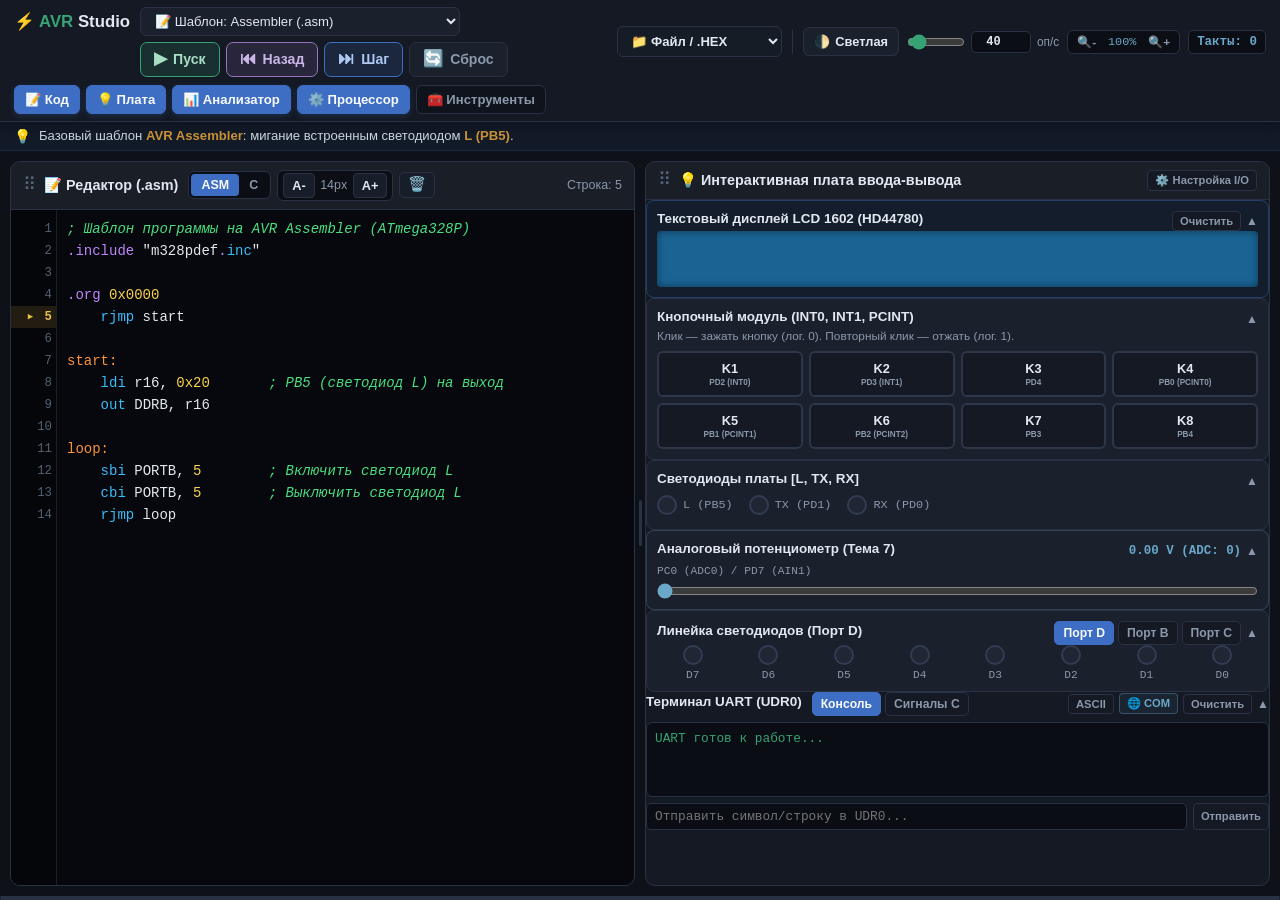
==== commit a68ad57f: "Update index.html" ====
--- a/index.html
+++ b/index.html
@@ -133,9 +133,7 @@
           <button type="button" class="btn-mini" onclick="openIoModal()">⚙️ Настройка I/O</button>
         </div>
 
-        <div class="board-scroll-area">
-
-          <div class="board-card lcd-card" id="cardLcd">
+      <div class="board-card lcd-card" id="cardLcd">
             <div class="card-collapsible-header" onclick="toggleCardCollapse('cardLcd')">
               <div class="card-title">Текстовый дисплей LCD 1602 (HD44780)</div>
               <div class="header-actions">
@@ -231,9 +229,7 @@
               </div>
             </div>
           </div>
-
-          <div class="board-card uart-card" id="cardUart">
-            <div class="card-collapsible-header" onclick="toggleCardCollapse('cardUart')">
+<div class="card-collapsible-header" onclick="toggleCardCollapse('cardUart')">
               <div class="uart-header-left">
                 <div class="card-title">Терминал UART (UDR0)</div>
                 <div class="port-selector-btns">
@@ -242,6 +238,7 @@
                 </div>
               </div>
               <div class="header-actions">
+                <button type="button" class="btn-mini" id="btnUartHexMode" onclick="event.stopPropagation(); toggleUartFormat()" title="Переключить вывод UART: ASCII / HEX">ASCII</button>
                 <button type="button" class="btn-mini btn-serial-connect" id="btnWebSerial" onclick="event.stopPropagation(); connectRealWebSerial()">🌐 COM</button>
                 <button type="button" class="btn-mini" onclick="event.stopPropagation(); clearUart()">Очистить</button>
                 <span class="collapse-icon" id="cardUart_icon">▲</span>
@@ -411,9 +408,8 @@
     </div>
   </div>
 </div>
-
 <!-- ================= МОДАЛЬНОЕ ОКНО I/O ================= -->
-<div class="modal-backdrop" id="ioModal" style="display:none">
+<div class="modal-backdrop" id="ioModal" style="display:none" onclick="if(event.target===this) closeIoModal()">
   <div class="modal-card">
     <div class="modal-header">
       <h3>⚙️ Конфигуратор компонентов платы</h3>
@@ -424,7 +420,7 @@
         <button type="button" class="btn-mini" onclick="resetIoToDefault()">Сброс к K1..K8</button>
         <button type="button" class="btn-mini" onclick="clearAllCustomIo()">Очистить все доп. элементы</button>
       </div>
-      <div class="add-io-form">
+      <div class="add-io-form" onkeydown="if(event.key==='Enter'){ event.preventDefault(); addCustomIoComponent(); }">
         <div class="form-title">➕ Добавить новый компонент</div>
         <div class="form-row">
           <label for="modalIoType">Тип элемента:</label>
@@ -466,10 +462,14 @@
         </div>
         <button type="button" class="btn btn-step" onclick="addCustomIoComponent()">Добавить на плату ➔</button>
       </div>
+      <div class="modal-added-section">
+        <div class="form-title">📋 Добавленные компоненты</div>
+        <div class="modal-added-list" id="modalCustomList"></div>
+      </div>
     </div>
   </div>
 </div>
 
 <script src="script.js"></script>
 </body>
-</html>+</html>
--- a/style.css
+++ b/style.css
@@ -506,7 +506,7 @@
 .line-gutter {
   width: 46px;
   height: 100%;
-  padding: 8px 0;
+  padding: 8px 0 48px 0;
   background: #040609;
   border-right: 1px solid #1a1e28;
   user-select: none;
@@ -560,13 +560,53 @@
 textarea#asmCode {
   background: transparent !important;
   color: transparent !important;
+  -webkit-text-fill-color: transparent !important;
   caret-color: #38bdf8 !important;
   resize: none;
   z-index: 3;
   overflow: auto !important;
 }
-pre#highlighting { background: transparent; color: #e2e8f0; pointer-events: none; z-index: 1; overflow: hidden; }
-#ghostOverlay { background: transparent; color: transparent; pointer-events: none; z-index: 2; overflow: hidden; }
+textarea#asmCode::selection {
+  background: rgba(62, 110, 196, 0.32) !important;
+  color: rgba(0, 0, 0, 0.01) !important;
+  -webkit-text-fill-color: transparent !important;
+}
+body.theme-light textarea#asmCode::selection {
+  background: rgba(52, 94, 168, 0.24) !important;
+  color: rgba(0, 0, 0, 0.01) !important;
+  -webkit-text-fill-color: transparent !important;
+}
+pre#highlighting {
+  background: transparent;
+  color: #e2e8f0;
+  pointer-events: none;
+  z-index: 1;
+  overflow: hidden !important;
+  padding: 8px 48px 48px 10px !important;
+}
+#ghostOverlay {
+  background: transparent;
+  color: transparent;
+  pointer-events: none;
+  z-index: 2;
+  overflow: hidden !important;
+  padding: 8px 48px 48px 10px !important;
+}
+
+pre#highlighting::-webkit-scrollbar,
+#ghostOverlay::-webkit-scrollbar {
+  width: 8px;
+  height: 8px;
+  background: transparent;
+}
+pre#highlighting::-webkit-scrollbar-thumb,
+#ghostOverlay::-webkit-scrollbar-thumb,
+pre#highlighting::-webkit-scrollbar-track,
+#ghostOverlay::-webkit-scrollbar-track,
+pre#highlighting::-webkit-scrollbar-corner,
+#ghostOverlay::-webkit-scrollbar-corner {
+  background: transparent;
+}
 .ghost-hint { color: rgba(148, 163, 184, 0.45) !important; font-style: italic; }
 .syn-op { color: var(--syn-op); }
 .syn-com { color: var(--syn-com); font-style: italic; }
@@ -1251,4 +1291,4 @@
   .editor-tools { flex-wrap: wrap; justify-content: flex-end; }
   .slide-header { flex-wrap: wrap; }
   .mem-toolbar-header { flex-direction: column; align-items: stretch; }
-}+}
